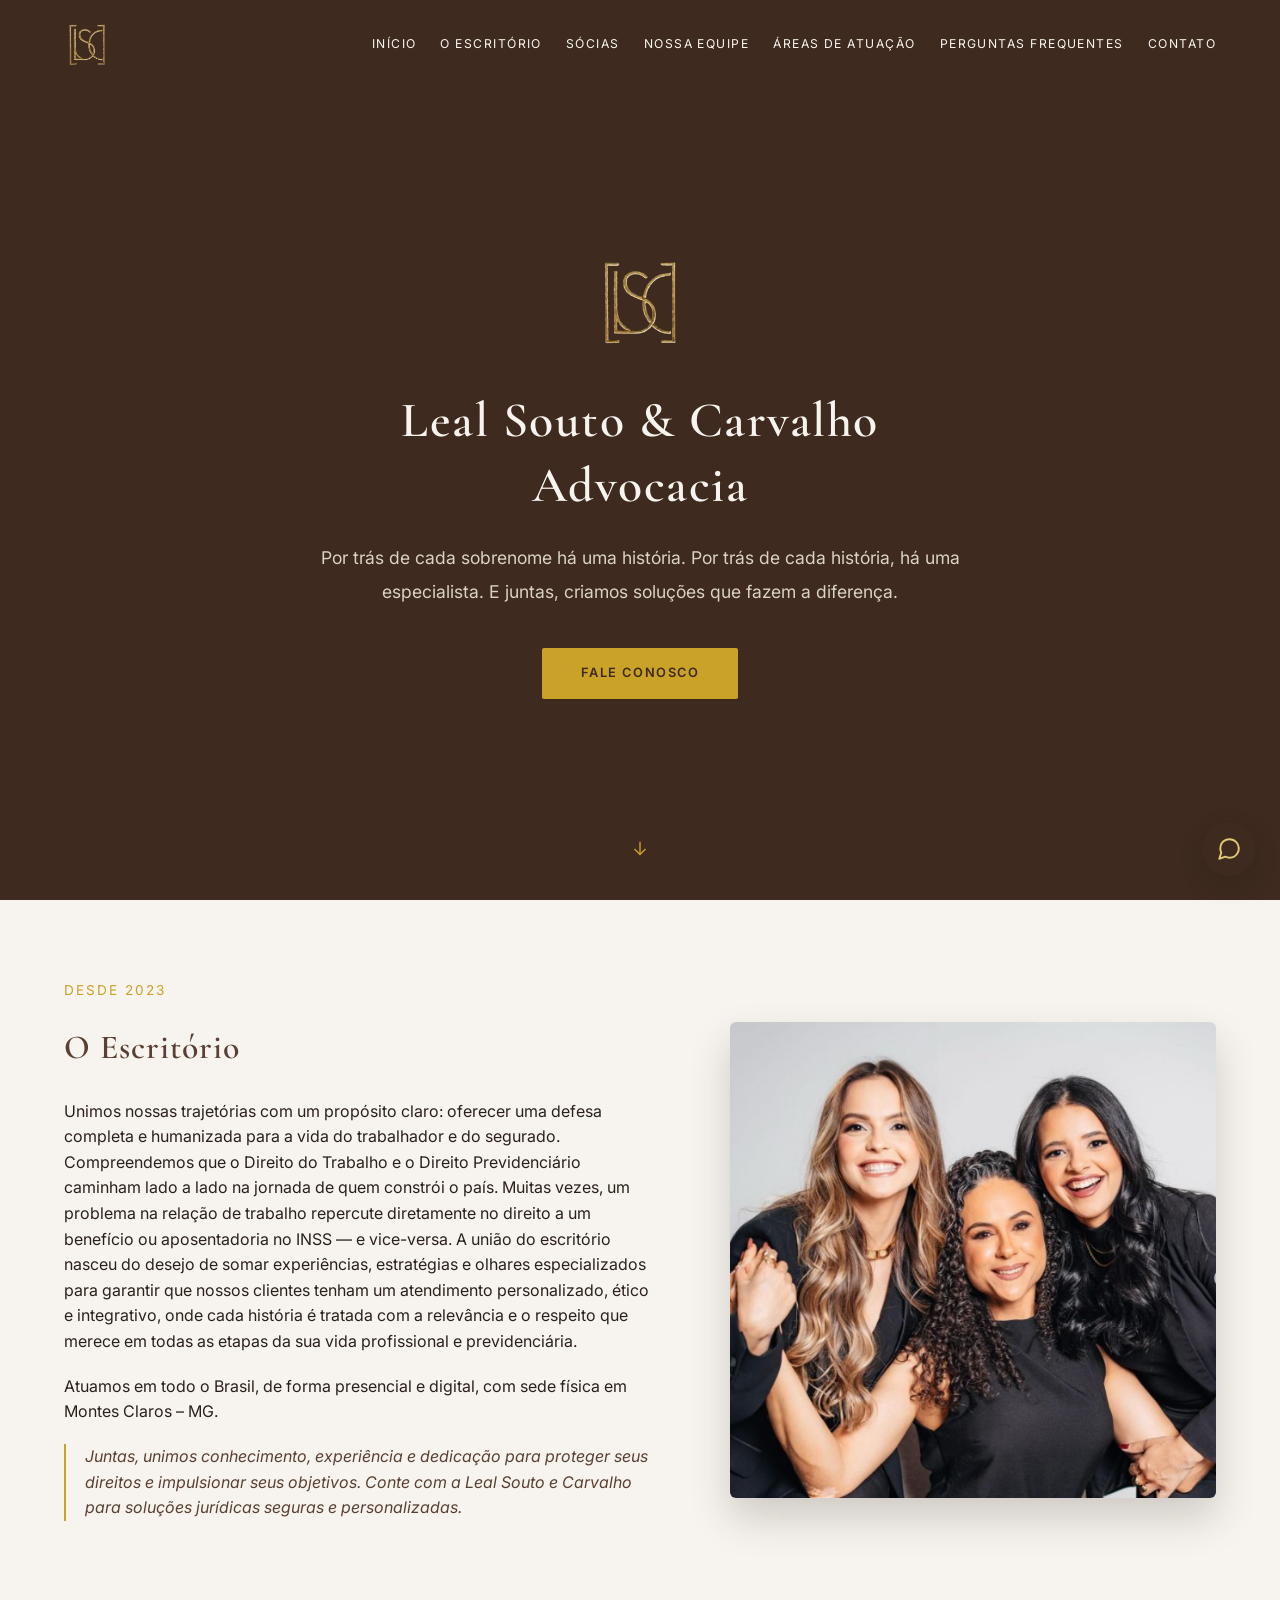
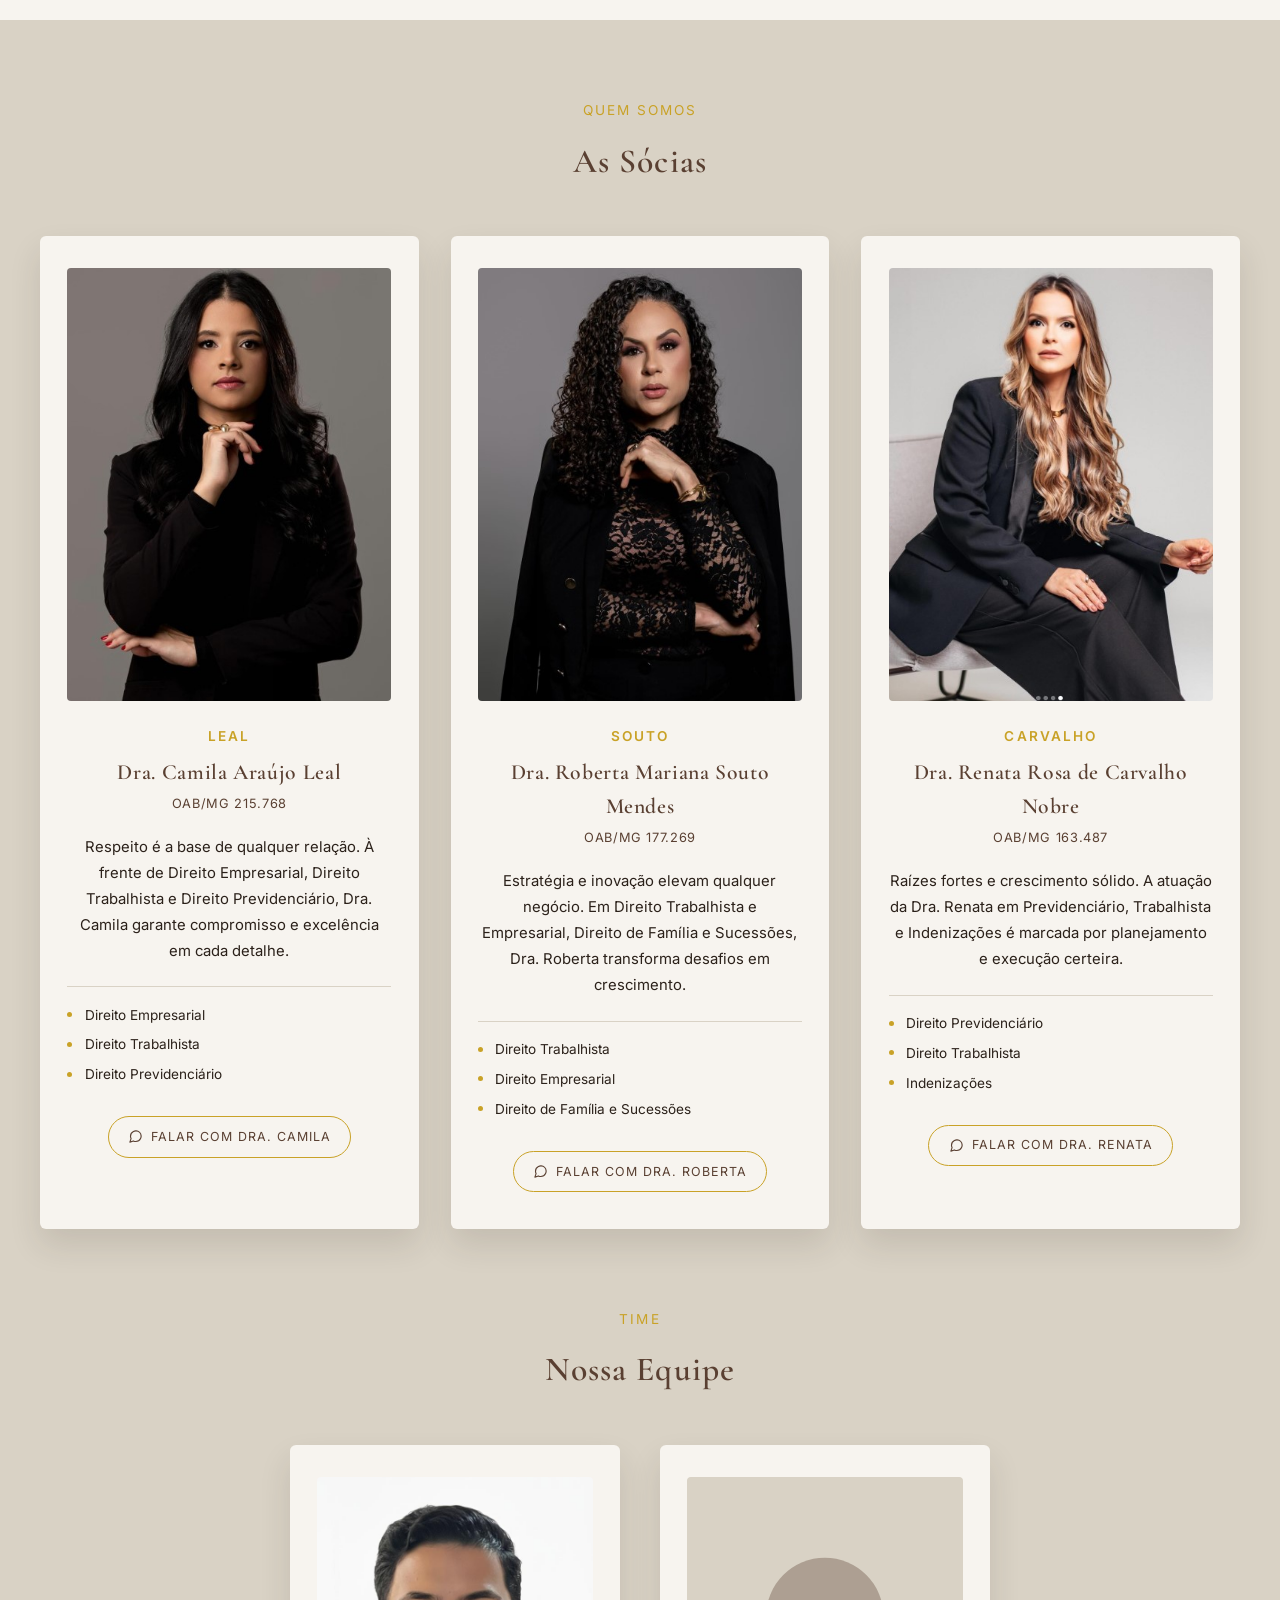
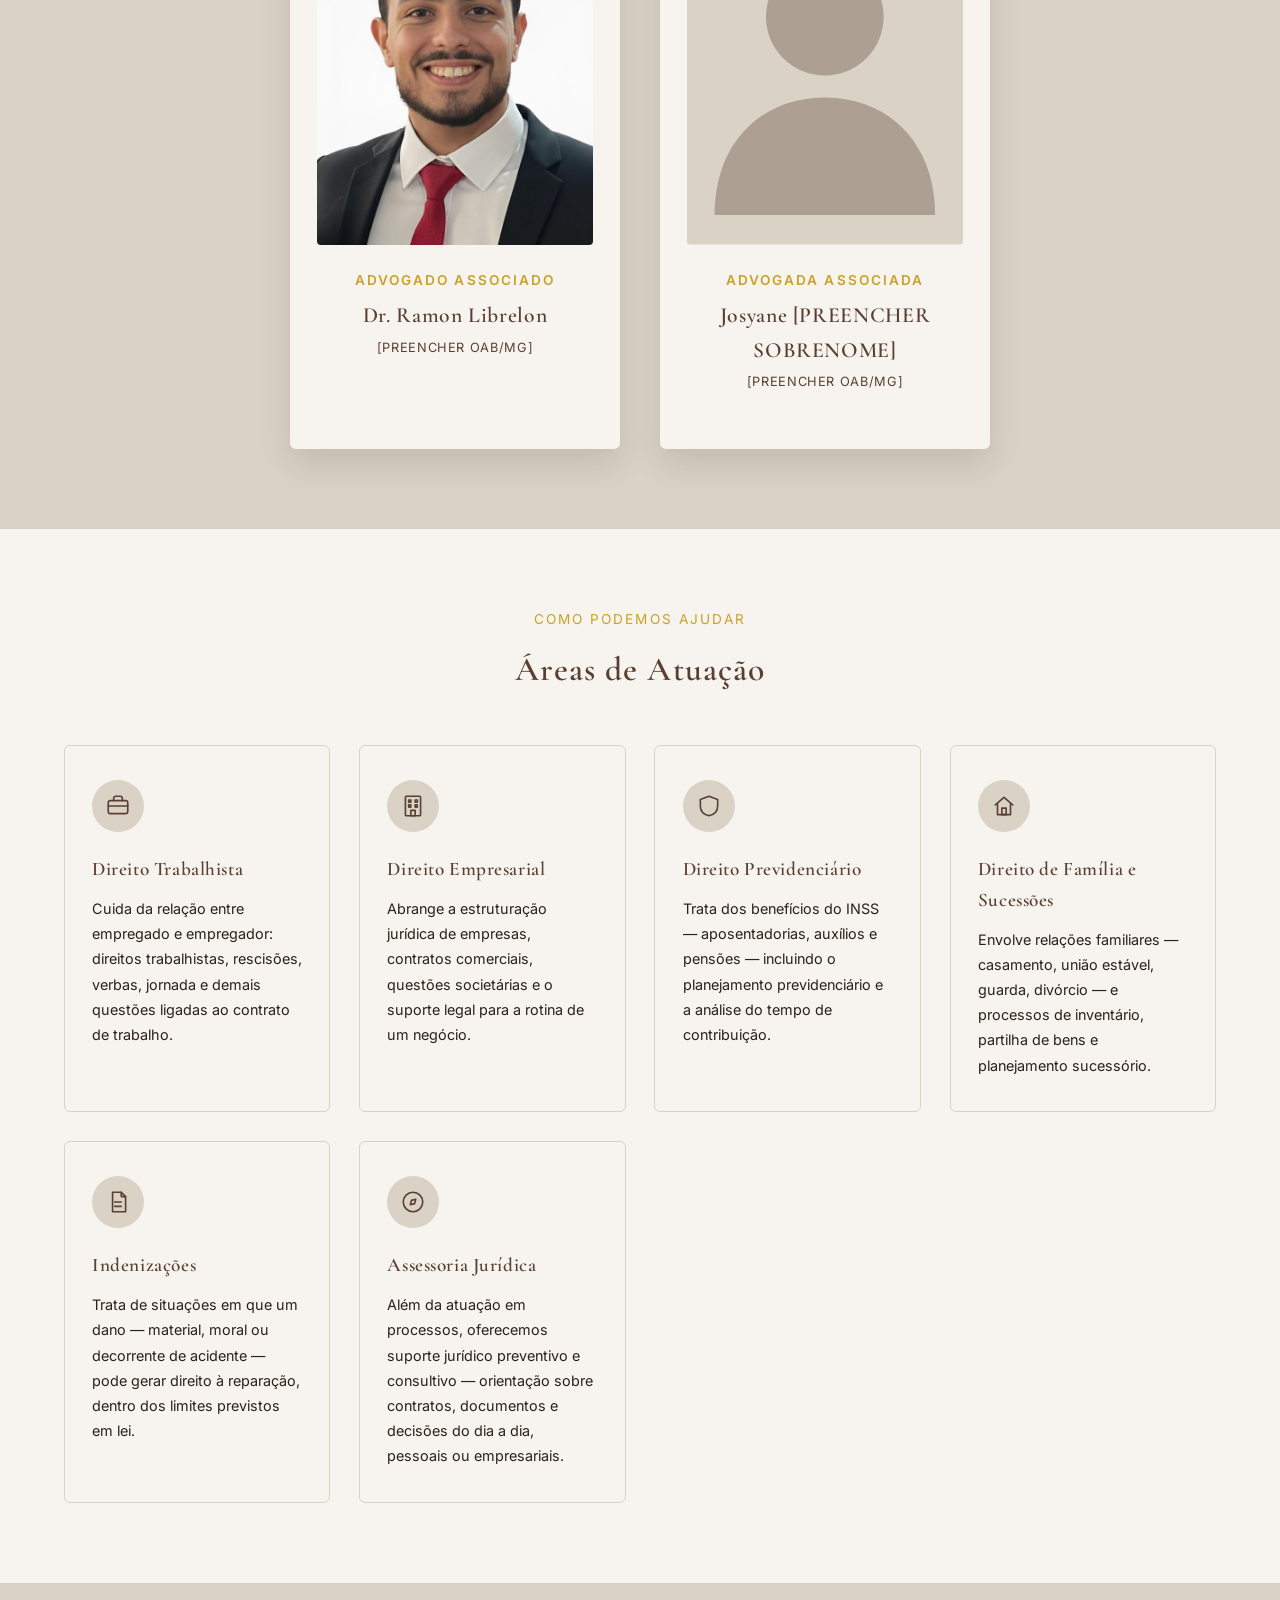
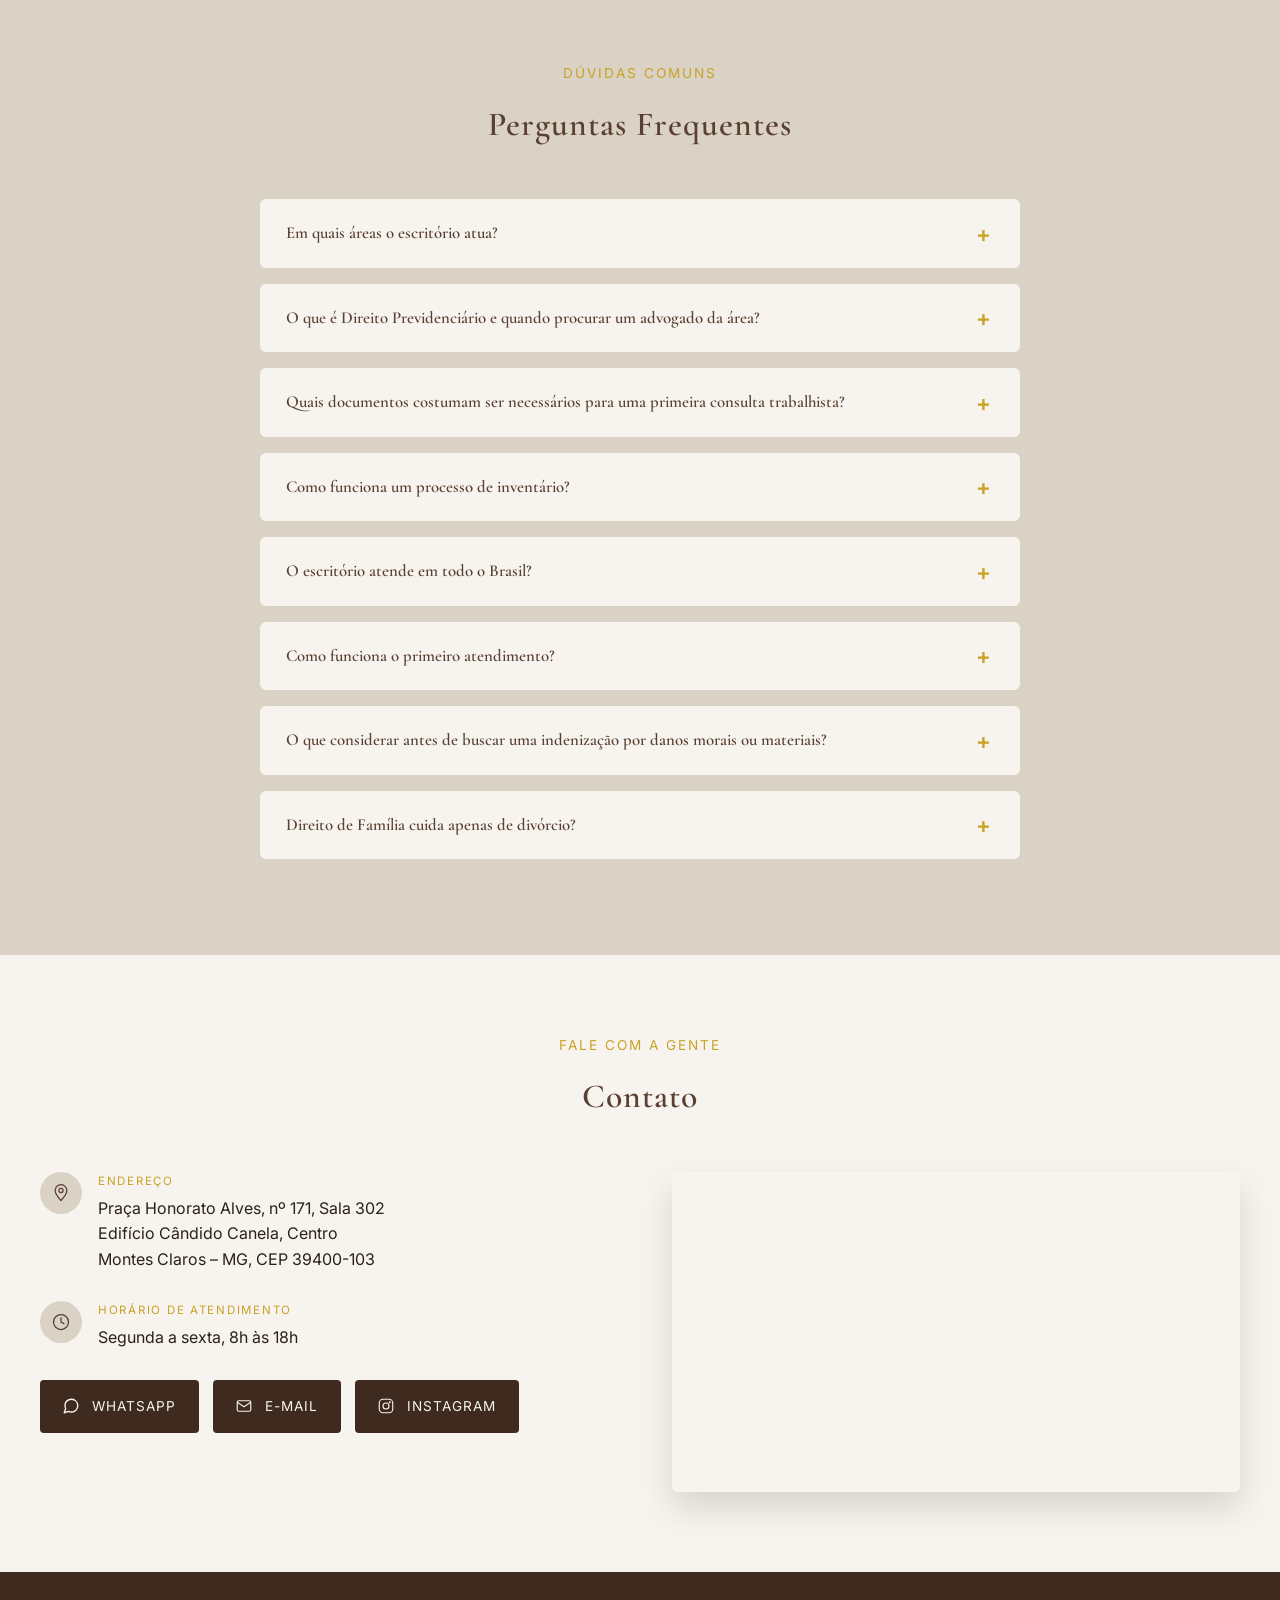
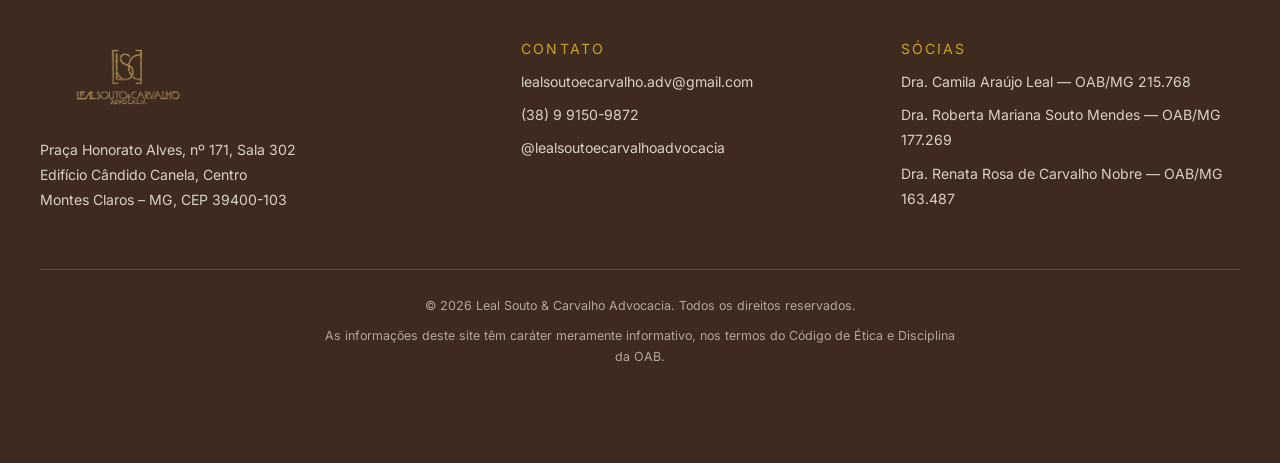
==== index.html @ b95ed962 "Primeira versão do site Primeira versão do site" ====
<!DOCTYPE html>
<html lang="pt-BR">
<head>
<meta charset="UTF-8">
<meta name="viewport" content="width=device-width, initial-scale=1.0">

<!-- ======= EDITÁVEL: título da aba do navegador e descrição para o Google ======= -->
<title>Leal Souto & Carvalho Advocacia | Montes Claros - MG</title>
<meta name="description" content="Leal Souto & Carvalho Advocacia. Escritório em Montes Claros - MG com atuação em Direito Empresarial, Trabalhista, Previdenciário, Família e Sucessões e Indenizações.">

<!-- ======= EDITÁVEL: como o link aparece quando compartilhado no WhatsApp/Instagram (Open Graph) =======
     "og:image" precisa ser um endereço completo (https://...) de uma imagem, não um caminho local.
     Quando o site estiver publicado no GitHub Pages, troque pela URL da imagem publicada (ex: logo ou foto das sócias). -->
<meta property="og:title" content="Leal Souto & Carvalho Advocacia">
<meta property="og:description" content="Por trás de cada sobrenome há uma história. Por trás de cada história, há uma especialista.">
<meta property="og:image" content="img/socias.jpg">
<meta property="og:type" content="website">
<meta property="og:locale" content="pt_BR">

<!-- ======= EDITÁVEL: ícone da aba do navegador (favicon) =======
     Usa o monograma dourado de verdade (img/logo-icone-dourado.png). Esse arquivo é um recorte
     que eu fiz a partir do seu "logo sem fundo.png", pegando só o símbolo entre colchetes, sem o
     nome por baixo (pra caber direitinho no quadradinho pequeno da aba do navegador).
     Se um dia vocês tiverem um ícone quadrado feito sob medida, é só trocar o caminho abaixo. -->
<link rel="icon" type="image/png" href="img/logo-icone-dourado.png">

<!-- Fontes do Google Fonts: Cormorant Garamond para títulos, Inter para textos -->
<link rel="preconnect" href="https://fonts.googleapis.com">
<link rel="preconnect" href="https://fonts.gstatic.com" crossorigin>
<link href="https://fonts.googleapis.com/css2?family=Cormorant+Garamond:wght@400;500;600&family=Inter:wght@400;500;600&display=swap" rel="stylesheet">

<style>
  /* ==========================================================================
     PALETA DE CORES DA MARCA
     "--nome" é uma variável CSS: um apelido para uma cor, que a gente define
     uma vez aqui e reaproveita no resto do arquivo (ex.: var(--dourado)).
     Se quiser mudar um tom no futuro, troca só aqui embaixo e o site inteiro
     é atualizado sozinho.
     ======= EDITÁVEL: cores da marca ======= */
  :root {
    --marrom-escuro: #3E2A1E; /* fundo de blocos, rodapé */
    --marrom:        #5A4032; /* textos de destaque, títulos */
    --dourado:       #C9A227; /* detalhes, linhas, hover */
    --dourado-claro: #E0C877; /* realces sobre fundo escuro */
    --bege:          #D9D2C5; /* fundos alternados */
    --off-white:     #F7F4EF; /* fundo principal */
    --texto:         #2B211A;

    /* Fontes: título (serifada) e corpo (sans-serif) */
    --fonte-titulo: 'Cormorant Garamond', serif;
    --fonte-corpo: 'Inter', sans-serif;
  }

  /* Reset básico: navegadores aplicam margens/paddings diferentes por padrão
     para cada elemento. Isso zera tudo para começarmos do mesmo ponto. */
  * {
    margin: 0;
    padding: 0;
    box-sizing: border-box;
  }

  html {
    scroll-behavior: smooth; /* faz os links do menu rolarem suavemente até a seção */
  }

  body {
    font-family: var(--fonte-corpo);
    color: var(--texto);
    background-color: var(--off-white);
    line-height: 1.6;
  }

  h1, h2, h3 {
    font-family: var(--fonte-titulo);
    font-weight: 600;
    color: var(--marrom);
    letter-spacing: 0.03em;
  }

  /* Textos de apoio em caixa alta com espaçamento generoso entre letras,
     como pedido para combinar com a estética do logotipo. */
  .caixa-alta {
    text-transform: uppercase;
    letter-spacing: 0.15em;
    font-size: 0.85rem;
  }

  a {
    color: inherit;
    text-decoration: none;
  }

  img {
    max-width: 100%;
    display: block;
  }

  /* Acessibilidade: quando alguém navega pelo teclado (tecla Tab), o item
     em foco precisa de um contorno visível — nunca remova isso. */
  a:focus-visible,
  button:focus-visible {
    outline: 2px solid var(--dourado);
    outline-offset: 3px;
  }

  /* ==========================================================================
     MENU (cabeçalho fixo)
     "position: fixed" faz o menu grudar no topo da tela e ficar ali mesmo
     quando a página rola. Começa transparente (para combinar com a capa
     escura) e vira sólido quando o JavaScript detecta que a página rolou
     (classe .rolado, adicionada lá embaixo no <script>).
     ======= EDITÁVEL: ajustes visuais do menu ======= */
  #cabecalho {
    position: fixed;
    top: 0;
    left: 0;
    width: 100%;
    z-index: 1000;
    background-color: transparent;
    transition: background-color 0.3s ease, box-shadow 0.3s ease;
  }

  #cabecalho.rolado {
    background-color: var(--marrom-escuro);
    box-shadow: 0 2px 12px rgba(0, 0, 0, 0.2);
  }

  .cabecalho-conteudo {
    max-width: 1200px;
    margin: 0 auto;
    display: flex;
    align-items: center;
    justify-content: space-between;
    padding: 1.1rem 1.5rem;
  }

  .logo-link {
    color: var(--dourado-claro);
    line-height: 0; /* evita espaço extra embaixo do SVG */
  }

  .logo-img {
    width: 46px;
    height: auto;
  }

  .nav-lista {
    display: flex;
    gap: 1.5rem;
    list-style: none;
  }

  .nav-lista a {
    display: inline-block;
    white-space: nowrap;
    color: var(--off-white);
    font-size: 0.76rem;
    text-transform: uppercase;
    letter-spacing: 0.12em;
    padding: 0.3rem 0;
    border-bottom: 1px solid transparent;
    transition: border-color 0.2s ease, color 0.2s ease;
  }

  .nav-lista a:hover,
  .nav-lista a:focus-visible {
    border-color: var(--dourado);
    color: var(--dourado-claro);
  }

  /* O botão hambúrguer fica escondido no desktop por padrão */
  #botao-menu {
    display: none;
    background: none;
    border: none;
    color: var(--off-white);
    cursor: pointer;
    padding: 0.3rem;
  }

  /* ======= Celular / telas médias: menu vira hambúrguer =======
     O menu agora tem 7 itens, então precisamos de uma tela mais larga (1100px)
     pra caber tudo numa linha só sem quebrar — por isso esse número é maior
     que os 860px usados como "corte" nas outras seções do site. */
  @media (max-width: 1100px) {
    #botao-menu {
      display: block;
      z-index: 1001;
    }

    .nav-lista {
      position: fixed;
      top: 0;
      right: 0;
      height: 100vh;
      width: min(75vw, 320px);
      flex-direction: column;
      justify-content: center;
      gap: 2.2rem;
      background-color: var(--marrom-escuro);
      padding: 2rem;
      transform: translateX(100%);
      transition: transform 0.35s ease;
      box-shadow: -4px 0 20px rgba(0, 0, 0, 0.25);
    }

    /* Classe adicionada pelo JavaScript quando o botão é clicado */
    .nav-lista.aberto {
      transform: translateX(0);
    }

    .nav-lista a {
      font-size: 0.95rem;
    }
  }

  /* ==========================================================================
     CAPA (seção "Início")
     100vh = 100% da altura da tela do visitante, ou seja, a capa preenche
     a tela toda ao abrir o site, antes de rolar.
     ======= EDITÁVEL: ajustes visuais da capa ======= */
  .secao-capa {
    min-height: 100vh;
    display: flex;
    align-items: center;
    justify-content: center;
    text-align: center;
    background-color: var(--marrom-escuro);
    color: var(--off-white);
    padding: 7rem 1.5rem 4rem;
    position: relative;
  }

  .capa-conteudo {
    max-width: 640px;
  }

  .capa-logo-img {
    width: 92px;
    margin: 0 auto 2rem;
  }

  .secao-capa h1 {
    color: var(--off-white);
    font-size: 2rem;
    line-height: 1.3;
    margin-bottom: 1.5rem;
  }

  .capa-frase {
    font-size: 1rem;
    color: var(--bege);
    line-height: 1.9;
    margin-bottom: 2.5rem;
  }

  .botao-cta {
    display: inline-block;
    background-color: var(--dourado);
    color: var(--marrom-escuro);
    font-weight: 600;
    font-size: 0.8rem;
    text-transform: uppercase;
    letter-spacing: 0.12em;
    padding: 0.95rem 2.4rem;
    border-radius: 2px;
    transition: background-color 0.25s ease, transform 0.25s ease;
  }

  .botao-cta:hover,
  .botao-cta:focus-visible {
    background-color: var(--dourado-claro);
    transform: translateY(-2px);
  }

  .indicador-rolagem {
    position: absolute;
    bottom: 2rem;
    left: 50%;
    transform: translateX(-50%);
    color: var(--dourado);
    animation: flutuar 2s ease-in-out infinite;
  }

  @keyframes flutuar {
    0%, 100% { transform: translate(-50%, 0); }
    50%      { transform: translate(-50%, 8px); }
  }

  /* A partir de telas maiores (tablet/desktop), aumenta o título da capa */
  @media (min-width: 700px) {
    .secao-capa h1 {
      font-size: 3.1rem;
    }
    .capa-frase {
      font-size: 1.1rem;
    }
  }

  /* ==========================================================================
     ANIMAÇÃO DE "FADE-IN" AO ROLAR A PÁGINA
     Qualquer elemento com a classe "reveal" começa invisível e levemente
     deslocado para baixo. Quando ele aparece na tela (o JavaScript detecta
     isso), ganha a classe "visivel" e some suavemente para o lugar certo.
     Vamos usar essa classe "reveal" nas próximas seções que criarmos. */
  .reveal {
    opacity: 0;
    transform: translateY(24px);
    transition: opacity 0.8s ease, transform 0.8s ease;
  }

  .reveal.visivel {
    opacity: 1;
    transform: translateY(0);
  }

  /* ==========================================================================
     SEÇÃO "O ESCRITÓRIO"
     "grid" é outro jeito de organizar elementos lado a lado (como o flex do
     menu, mas melhor pra layouts em colunas). No celular fica 1 coluna só
     (texto em cima, foto embaixo); a partir de 860px vira 2 colunas.
     ======= EDITÁVEL: ajustes visuais da seção ======= */
  .secao-escritorio {
    max-width: 1200px;
    margin: 0 auto;
    padding: 5rem 1.5rem;
  }

  .escritorio-grid {
    display: grid;
    grid-template-columns: 1fr;
    gap: 3rem;
    align-items: center;
  }

  .destaque-dourado {
    color: var(--dourado);
    margin-bottom: 0.8rem;
  }

  .secao-escritorio h2 {
    font-size: 2.1rem;
    margin-bottom: 1.5rem;
  }

  .escritorio-texto p {
    margin-bottom: 1.2rem;
  }

  .escritorio-fechamento {
    font-style: italic;
    color: var(--marrom);
    border-left: 2px solid var(--dourado);
    padding-left: 1.2rem;
  }

  .escritorio-imagem img {
    border-radius: 6px;
    box-shadow: 0 20px 40px rgba(43, 33, 26, 0.2);
  }

  @media (min-width: 860px) {
    .escritorio-grid {
      grid-template-columns: 1.1fr 0.9fr;
      gap: 4.5rem;
    }
  }

  /* ==========================================================================
     SEÇÃO "AS SÓCIAS"
     Fundo bege para alternar com o off-white das seções vizinhas, como
     pedido na identidade visual (fundos alternados dão ritmo à página).
     ======= EDITÁVEL: ajustes visuais da seção ======= */
  .secao-socias {
    background-color: var(--bege);
    padding: 5rem 1.5rem;
  }

  .socias-cabecalho {
    text-align: center;
    max-width: 640px;
    margin: 0 auto 3rem;
  }

  .socias-cabecalho h2 {
    font-size: 2.1rem;
  }

  .socias-grid {
    display: grid;
    grid-template-columns: 1fr;
    gap: 2.5rem;
    max-width: 1200px;
    margin: 0 auto;
  }

  .socia-card {
    background-color: var(--off-white);
    border-radius: 6px;
    padding: 2rem 1.7rem 2.3rem;
    text-align: center;
    box-shadow: 0 16px 32px rgba(43, 33, 26, 0.12);
  }

  /* aspect-ratio força a proporção 3:4 (retrato) mesmo antes da imagem carregar,
     evitando que o layout "pule" quando a foto aparece. */
  .socia-foto {
    width: 100%;
    aspect-ratio: 3 / 4;
    overflow: hidden;
    border-radius: 4px;
    margin-bottom: 1.6rem;
  }

  .socia-foto img {
    width: 100%;
    height: 100%;
    object-fit: cover;
  }

  .socia-sobrenome {
    color: var(--dourado);
    font-weight: 600;
    margin-bottom: 0.4rem;
  }

  .socia-card h3 {
    font-size: 1.35rem;
    margin-bottom: 0.3rem;
  }

  .socia-oab {
    font-size: 0.8rem;
    letter-spacing: 0.05em;
    color: var(--marrom);
    margin-bottom: 1.2rem;
  }

  .socia-frase {
    font-size: 0.93rem;
    line-height: 1.75;
    margin-bottom: 1.4rem;
  }

  .socia-areas {
    list-style: none;
    text-align: left;
    border-top: 1px solid var(--bege);
    padding-top: 1.1rem;
  }

  .socia-areas li {
    position: relative;
    font-size: 0.85rem;
    padding-left: 1.1rem;
    margin-bottom: 0.5rem;
  }

  /* Um pontinho dourado no lugar de marcador de lista padrão */
  .socia-areas li::before {
    content: '';
    position: absolute;
    left: 0;
    top: 0.55em;
    width: 5px;
    height: 5px;
    border-radius: 50%;
    background-color: var(--dourado);
  }

  @media (min-width: 860px) {
    .socias-grid {
      grid-template-columns: repeat(3, 1fr);
      gap: 2rem;
    }
  }

  /* ==========================================================================
     SEÇÃO "NOSSA EQUIPE"
     Mesmo fundo bege da seção "As Sócias" (dá a sensação de que as duas
     seções fazem parte do mesmo bloco "quem somos"), mas um grid menor,
     de só 2 colunas, porque tem menos pessoas aqui.
     ======= EDITÁVEL: ajustes visuais da seção ======= */
  .secao-equipe {
    background-color: var(--bege);
    padding: 0 1.5rem 5rem;
  }

  .equipe-grid {
    display: grid;
    grid-template-columns: 1fr;
    gap: 2.5rem;
    max-width: 700px;
    margin: 0 auto;
  }

  @media (min-width: 640px) {
    .equipe-grid {
      grid-template-columns: repeat(2, 1fr);
    }
  }

  /* Placeholder de foto (usado enquanto não temos a foto real de alguém):
     um ícone simples de pessoa, nas cores da marca, no lugar da imagem. */
  .socia-foto-placeholder svg {
    width: 100%;
    height: 100%;
  }

  /* Botão "Falar com Dra. X" dentro de cada card */
  .socia-whatsapp {
    display: inline-flex;
    align-items: center;
    gap: 0.5rem;
    margin-top: 1.4rem;
    padding: 0.6rem 1.2rem;
    border: 1px solid var(--dourado);
    border-radius: 30px;
    font-size: 0.78rem;
    text-transform: uppercase;
    letter-spacing: 0.08em;
    color: var(--marrom);
    transition: background-color 0.25s ease, color 0.25s ease;
  }

  .socia-whatsapp svg {
    width: 15px;
    height: 15px;
    flex-shrink: 0;
  }

  .socia-whatsapp:hover,
  .socia-whatsapp:focus-visible {
    background-color: var(--dourado);
    color: var(--off-white);
  }

  /* ==========================================================================
     SEÇÃO "ÁREAS DE ATUAÇÃO"
     "repeat(auto-fit, minmax(240px, 1fr))" é um truque do CSS Grid: ele
     calcula sozinho quantas colunas cabem lado a lado (cada uma com no
     mínimo 240px), sem precisarmos escrever uma media query pra cada
     tamanho de tela.
     ======= EDITÁVEL: ajustes visuais da seção ======= */
  .secao-areas {
    max-width: 1200px;
    margin: 0 auto;
    padding: 5rem 1.5rem;
  }

  .areas-cabecalho {
    text-align: center;
    max-width: 640px;
    margin: 0 auto 3rem;
  }

  .areas-cabecalho h2 {
    font-size: 2.1rem;
  }

  .areas-grid {
    display: grid;
    grid-template-columns: repeat(auto-fit, minmax(240px, 1fr));
    gap: 1.8rem;
  }

  .area-card {
    border: 1px solid var(--bege);
    border-radius: 6px;
    padding: 2.1rem 1.7rem;
    transition: border-color 0.25s ease, transform 0.25s ease;
  }

  .area-card:hover {
    border-color: var(--dourado);
    transform: translateY(-4px);
  }

  .area-icone {
    width: 52px;
    height: 52px;
    border-radius: 50%;
    background-color: var(--bege);
    color: var(--marrom);
    display: flex;
    align-items: center;
    justify-content: center;
    margin-bottom: 1.4rem;
  }

  .area-icone svg {
    width: 26px;
    height: 26px;
  }

  .area-card h3 {
    font-size: 1.2rem;
    margin-bottom: 0.7rem;
  }

  .area-card p {
    font-size: 0.9rem;
    line-height: 1.75;
  }

  /* ==========================================================================
     SEÇÃO "PERGUNTAS FREQUENTES"
     <details> já vem com uma setinha padrão do navegador. As duas regras
     abaixo escondem essa setinha (em navegadores diferentes) para
     colocarmos nosso próprio "+" / "–" dourado no lugar.
     ======= EDITÁVEL: ajustes visuais da seção ======= */
  .secao-faq {
    background-color: var(--bege);
    padding: 5rem 1.5rem;
  }

  .faq-cabecalho {
    text-align: center;
    max-width: 640px;
    margin: 0 auto 3rem;
  }

  .faq-cabecalho h2 {
    font-size: 2.1rem;
  }

  .faq-lista {
    max-width: 760px;
    margin: 0 auto;
  }

  .faq-item {
    background-color: var(--off-white);
    border-radius: 6px;
    margin-bottom: 1rem;
    padding: 0 1.6rem;
  }

  .faq-item summary {
    cursor: pointer;
    list-style: none; /* esconde a setinha padrão (Firefox) */
    padding: 1.3rem 2.2rem 1.3rem 0;
    position: relative;
    font-family: var(--fonte-titulo);
    font-size: 1.05rem;
    font-weight: 600;
    color: var(--marrom);
  }

  .faq-item summary::-webkit-details-marker {
    display: none; /* esconde a setinha padrão (Chrome/Safari) */
  }

  .faq-item summary::after {
    content: '+';
    position: absolute;
    right: 0.2rem;
    top: 50%;
    transform: translateY(-50%);
    font-family: var(--fonte-corpo);
    font-size: 1.4rem;
    color: var(--dourado);
  }

  .faq-item[open] summary::after {
    content: '–';
  }

  .faq-item summary:focus-visible {
    outline: 2px solid var(--dourado);
    outline-offset: 4px;
    border-radius: 4px;
  }

  .faq-item p {
    padding-bottom: 1.5rem;
    font-size: 0.93rem;
    line-height: 1.8;
  }

  /* ==========================================================================
     BOTÃO FLUTUANTE DE WHATSAPP
     ======= EDITÁVEL: ajustes visuais do botão ======= */
  .whatsapp-flutuante {
    position: fixed;
    right: 1.5rem;
    bottom: 1.5rem;
    width: 54px;
    height: 54px;
    display: flex;
    align-items: center;
    justify-content: center;
    background-color: var(--marrom-escuro);
    color: var(--dourado-claro);
    border-radius: 50%;
    box-shadow: 0 8px 20px rgba(43, 33, 26, 0.35);
    z-index: 900;
    transition: background-color 0.25s ease, transform 0.25s ease;
  }

  .whatsapp-flutuante:hover,
  .whatsapp-flutuante:focus-visible {
    background-color: var(--dourado);
    color: var(--marrom-escuro);
    transform: translateY(-3px);
  }

  /* ==========================================================================
     SEÇÃO "CONTATO"
     ======= EDITÁVEL: ajustes visuais da seção ======= */
  .secao-contato {
    background-color: var(--off-white);
    padding: 5rem 1.5rem;
  }

  .contato-cabecalho {
    text-align: center;
    max-width: 640px;
    margin: 0 auto 3rem;
  }

  .contato-cabecalho h2 {
    font-size: 2.1rem;
  }

  .contato-grid {
    display: grid;
    grid-template-columns: 1fr;
    gap: 3rem;
    max-width: 1200px;
    margin: 0 auto;
  }

  .contato-item {
    display: flex;
    align-items: flex-start;
    gap: 1rem;
    margin-bottom: 1.8rem;
  }

  .contato-icone {
    flex-shrink: 0;
    width: 42px;
    height: 42px;
    border-radius: 50%;
    background-color: var(--bege);
    color: var(--marrom);
    display: flex;
    align-items: center;
    justify-content: center;
  }

  .contato-icone svg {
    width: 20px;
    height: 20px;
  }

  .contato-rotulo {
    color: var(--dourado);
    font-size: 0.72rem;
    margin-bottom: 0.35rem;
  }

  /* Botões grandes o bastante pro dedo no celular (recomendação de acessibilidade
     é pelo menos ~44px de altura de toque). */
  .contato-botoes {
    display: flex;
    flex-direction: column;
    gap: 0.9rem;
    margin-top: 1.5rem;
  }

  .botao-contato {
    display: flex;
    align-items: center;
    justify-content: center;
    gap: 0.7rem;
    padding: 1rem 1.4rem;
    border-radius: 4px;
    background-color: var(--marrom-escuro);
    color: var(--off-white);
    font-size: 0.85rem;
    text-transform: uppercase;
    letter-spacing: 0.08em;
    white-space: nowrap;
    transition: background-color 0.25s ease;
  }

  .botao-contato:hover,
  .botao-contato:focus-visible {
    background-color: var(--dourado);
    color: var(--marrom-escuro);
  }

  .contato-mapa {
    min-height: 320px;
    border-radius: 6px;
    overflow: hidden;
    box-shadow: 0 16px 32px rgba(43, 33, 26, 0.15);
  }

  .contato-mapa iframe {
    width: 100%;
    height: 100%;
    min-height: 320px;
    display: block;
  }

  @media (min-width: 860px) {
    .contato-grid {
      grid-template-columns: 1fr 1fr;
      gap: 4rem;
      align-items: stretch;
    }

    .contato-botoes {
      flex-direction: row;
    }
  }

  /* ==========================================================================
     RODAPÉ
     ======= EDITÁVEL: ajustes visuais do rodapé ======= */
  .rodape {
    background-color: var(--marrom-escuro);
    color: var(--bege);
    padding: 4rem 1.5rem 0;
  }

  .rodape-conteudo {
    max-width: 1200px;
    margin: 0 auto;
    display: grid;
    grid-template-columns: 1fr;
    gap: 2.5rem;
    padding-bottom: 3rem;
  }

  .rodape-logo {
    width: 170px;
    margin-bottom: 1.2rem;
  }

  .rodape-coluna p {
    font-size: 0.88rem;
    line-height: 1.8;
    margin-bottom: 0.5rem;
  }

  .rodape-coluna a:hover,
  .rodape-coluna a:focus-visible {
    color: var(--dourado-claro);
  }

  .rodape-titulo {
    color: var(--dourado);
    margin-bottom: 1rem;
  }

  .rodape-base {
    max-width: 1200px;
    margin: 0 auto;
    border-top: 1px solid rgba(217, 210, 197, 0.2);
    /* O respiro extra embaixo (5.5rem) evita que o botão flutuante de
       WhatsApp, que fica sempre fixo no canto, tampe esse texto quando
       a página rolar até o fim — principalmente no celular. */
    padding: 1.6rem 0 5.5rem;
    text-align: center;
  }

  .rodape-base p {
    font-size: 0.78rem;
    line-height: 1.7;
    color: rgba(217, 210, 197, 0.75);
    margin-bottom: 0.5rem;
  }

  .rodape-aviso {
    max-width: 640px;
    margin: 0 auto;
  }

  @media (min-width: 700px) {
    .rodape-conteudo {
      grid-template-columns: 1.3fr 1fr 1fr;
    }
  }
</style>
</head>
<body>

<!-- ======= EDITÁVEL: MENU (cabeçalho fixo no topo) ======= -->
<header id="cabecalho">
  <div class="cabecalho-conteudo">

    <a href="#inicio" class="logo-link" aria-label="Leal Souto & Carvalho Advocacia - voltar ao início">
      <!-- ======= EDITÁVEL: LOGO (versão pequena, do menu) =======
           Logo real da marca (recorte só do símbolo, sem o nome por baixo).
           alt="" porque o link ao redor já tem aria-label explicando o que é
           (evita o leitor de tela falar o nome do escritório duas vezes seguidas). -->
      <img src="img/logo-icone-dourado.png" alt="" class="logo-img">
    </a>

    <nav id="nav-principal" aria-label="Menu principal">
      <ul class="nav-lista">
        <li><a href="#inicio">Início</a></li>
        <li><a href="#escritorio">O Escritório</a></li>
        <li><a href="#socias">Sócias</a></li>
        <li><a href="#equipe">Nossa Equipe</a></li>
        <li><a href="#areas">Áreas de Atuação</a></li>
        <li><a href="#faq">Perguntas Frequentes</a></li>
        <li><a href="#contato">Contato</a></li>
      </ul>
    </nav>

    <!-- Botão do menu hambúrguer: só aparece no celular (ver CSS e JS mais abaixo) -->
    <button id="botao-menu" aria-label="Abrir menu" aria-expanded="false" aria-controls="nav-principal">
      <svg viewBox="0 0 24 24" width="26" height="26" aria-hidden="true">
        <line x1="3" y1="6" x2="21" y2="6" stroke="currentColor" stroke-width="2" stroke-linecap="round"/>
        <line x1="3" y1="12" x2="21" y2="12" stroke="currentColor" stroke-width="2" stroke-linecap="round"/>
        <line x1="3" y1="18" x2="21" y2="18" stroke="currentColor" stroke-width="2" stroke-linecap="round"/>
      </svg>
    </button>

  </div>
</header>

<main>

  <!-- ======= EDITÁVEL: seção INÍCIO (capa) ======= -->
  <section id="inicio" class="secao-capa">
    <div class="capa-conteudo">

      <!-- ======= EDITÁVEL: monograma grande da capa (mesmo logo do menu, em tamanho maior) =======
           alt="" porque o <h1> logo abaixo já escreve o nome do escritório por extenso. -->
      <img src="img/logo-icone-dourado.png" alt="" class="capa-logo-img">

      <!-- ======= EDITÁVEL: nome do escritório (capa) ======= -->
      <h1>Leal Souto &amp; Carvalho<br>Advocacia</h1>

      <!-- ======= EDITÁVEL: frase-conceito da marca ======= -->
      <p class="capa-frase">Por trás de cada sobrenome há uma história. Por trás de cada história, há uma especialista. E juntas, criamos soluções que fazem a diferença.</p>

      <!-- ======= EDITÁVEL: botão de contato da capa (link direto do WhatsApp geral do escritório) ======= -->
      <a href="https://wa.me/5538991509872" target="_blank" rel="noopener" class="botao-cta">Fale conosco</a>

    </div>

    <!-- Indicador discreto de "role para baixo" -->
    <a href="#escritorio" class="indicador-rolagem" aria-label="Rolar para a próxima seção">
      <svg viewBox="0 0 24 24" width="22" height="22" aria-hidden="true">
        <line x1="12" y1="4" x2="12" y2="18" stroke="currentColor" stroke-width="1.5"/>
        <polyline points="6,12 12,18 18,12" fill="none" stroke="currentColor" stroke-width="1.5"/>
      </svg>
    </a>
  </section>

  <!-- ======= EDITÁVEL: seção O ESCRITÓRIO ======= -->
  <section id="escritorio" class="secao-escritorio">
    <div class="escritorio-grid">

      <div class="escritorio-texto reveal">
        <p class="caixa-alta destaque-dourado">Desde 2023</p>
        <h2>O Escritório</h2>

        <!-- ======= EDITÁVEL: texto institucional (história e missão) ======= -->
        <p>Unimos nossas trajetórias com um propósito claro: oferecer uma defesa completa e humanizada para a vida do trabalhador e do segurado. Compreendemos que o Direito do Trabalho e o Direito Previdenciário caminham lado a lado na jornada de quem constrói o país. Muitas vezes, um problema na relação de trabalho repercute diretamente no direito a um benefício ou aposentadoria no INSS — e vice-versa. A união do escritório nasceu do desejo de somar experiências, estratégias e olhares especializados para garantir que nossos clientes tenham um atendimento personalizado, ético e integrativo, onde cada história é tratada com a relevância e o respeito que merece em todas as etapas da sua vida profissional e previdenciária.</p>

        <p>Atuamos em todo o Brasil, de forma presencial e digital, com sede física em Montes Claros – MG.</p>

        <!-- ======= EDITÁVEL: frase de fechamento oficial ======= -->
        <p class="escritorio-fechamento">Juntas, unimos conhecimento, experiência e dedicação para proteger seus direitos e impulsionar seus objetivos. Conte com a Leal Souto e Carvalho para soluções jurídicas seguras e personalizadas.</p>
      </div>

      <div class="escritorio-imagem reveal">
        <!-- ======= EDITÁVEL: foto das três sócias =======
             Se um dia vocês tiverem uma foto de grupo mais nova, é só trocar o arquivo em img/socias.jpg
             (mantendo o mesmo nome) ou trocar o caminho abaixo. -->
        <img src="img/socias.jpg" alt="Dra. Camila Araújo Leal, Dra. Roberta Mariana Souto Mendes e Dra. Renata Rosa de Carvalho Nobre, sócias do escritório, sorrindo juntas">
      </div>

    </div>
  </section>

  <!-- ======= EDITÁVEL: seção AS SÓCIAS ======= -->
  <section id="socias" class="secao-socias">

    <div class="socias-cabecalho reveal">
      <p class="caixa-alta destaque-dourado">Quem somos</p>
      <h2>As Sócias</h2>
    </div>

    <div class="socias-grid">

      <!-- ======= EDITÁVEL: card da Dra. Camila ======= -->
      <div class="socia-card reveal">
        <div class="socia-foto">
          <!-- Para trocar a foto: substitua img/camila.jpg mantendo o mesmo nome de arquivo,
               ou troque o caminho aqui embaixo. -->
          <img src="img/camila.jpg" alt="Retrato de Dra. Camila Araújo Leal" loading="lazy">
        </div>
        <p class="socia-sobrenome caixa-alta">Leal</p>
        <h3>Dra. Camila Araújo Leal</h3>
        <p class="socia-oab">OAB/MG 215.768</p>
        <p class="socia-frase">Respeito é a base de qualquer relação. À frente de Direito Empresarial, Direito Trabalhista e Direito Previdenciário, Dra. Camila garante compromisso e excelência em cada detalhe.</p>
        <ul class="socia-areas">
          <li>Direito Empresarial</li>
          <li>Direito Trabalhista</li>
          <li>Direito Previdenciário</li>
        </ul>
        <!-- ======= EDITÁVEL: WhatsApp direto da Dra. Camila (contato geral do escritório) ======= -->
        <a href="https://wa.me/5538991509872" target="_blank" rel="noopener" class="socia-whatsapp">
          <svg viewBox="0 0 24 24" fill="none" stroke="currentColor" stroke-width="1.8" stroke-linecap="round" stroke-linejoin="round" aria-hidden="true"><path d="M21 11.5a8.38 8.38 0 0 1-.9 3.8 8.5 8.5 0 0 1-7.6 4.7 8.38 8.38 0 0 1-3.8-.9L3 21l1.9-5.7a8.38 8.38 0 0 1-.9-3.8 8.5 8.5 0 0 1 4.7-7.6 8.38 8.38 0 0 1 3.8-.9h.5a8.48 8.48 0 0 1 8 8v.5z"></path></svg>
          Falar com Dra. Camila
        </a>
        <!-- ======= EDITÁVEL: minicurrículo (formação, pós-graduação) =======
             Quando vocês tiverem esse texto, adicione um parágrafo aqui dentro do card, por exemplo:
             <p class="socia-formacao">Graduada em Direito pela ... | Pós-graduada em ...</p> -->
      </div>

      <!-- ======= EDITÁVEL: card da Dra. Roberta ======= -->
      <div class="socia-card reveal">
        <div class="socia-foto">
          <img src="img/roberta.jpg" alt="Retrato de Dra. Roberta Mariana Souto Mendes" loading="lazy">
        </div>
        <p class="socia-sobrenome caixa-alta">Souto</p>
        <h3>Dra. Roberta Mariana Souto Mendes</h3>
        <p class="socia-oab">OAB/MG 177.269</p>
        <p class="socia-frase">Estratégia e inovação elevam qualquer negócio. Em Direito Trabalhista e Empresarial, Direito de Família e Sucessões, Dra. Roberta transforma desafios em crescimento.</p>
        <ul class="socia-areas">
          <li>Direito Trabalhista</li>
          <li>Direito Empresarial</li>
          <li>Direito de Família e Sucessões</li>
        </ul>
        <!-- ======= EDITÁVEL: WhatsApp direto da Dra. Roberta ======= -->
        <a href="https://wa.me/5538998470265" target="_blank" rel="noopener" class="socia-whatsapp">
          <svg viewBox="0 0 24 24" fill="none" stroke="currentColor" stroke-width="1.8" stroke-linecap="round" stroke-linejoin="round" aria-hidden="true"><path d="M21 11.5a8.38 8.38 0 0 1-.9 3.8 8.5 8.5 0 0 1-7.6 4.7 8.38 8.38 0 0 1-3.8-.9L3 21l1.9-5.7a8.38 8.38 0 0 1-.9-3.8 8.5 8.5 0 0 1 4.7-7.6 8.38 8.38 0 0 1 3.8-.9h.5a8.48 8.48 0 0 1 8 8v.5z"></path></svg>
          Falar com Dra. Roberta
        </a>
        <!-- ======= EDITÁVEL: minicurrículo (formação, pós-graduação) ======= -->
      </div>

      <!-- ======= EDITÁVEL: card da Dra. Renata ======= -->
      <div class="socia-card reveal">
        <div class="socia-foto">
          <img src="img/renata.jpg" alt="Retrato de Dra. Renata Rosa de Carvalho Nobre" loading="lazy">
        </div>
        <p class="socia-sobrenome caixa-alta">Carvalho</p>
        <h3>Dra. Renata Rosa de Carvalho Nobre</h3>
        <p class="socia-oab">OAB/MG 163.487</p>
        <p class="socia-frase">Raízes fortes e crescimento sólido. A atuação da Dra. Renata em Previdenciário, Trabalhista e Indenizações é marcada por planejamento e execução certeira.</p>
        <ul class="socia-areas">
          <li>Direito Previdenciário</li>
          <li>Direito Trabalhista</li>
          <li>Indenizações</li>
        </ul>
        <!-- ======= EDITÁVEL: WhatsApp direto da Dra. Renata ======= -->
        <a href="https://wa.me/5538998019266" target="_blank" rel="noopener" class="socia-whatsapp">
          <svg viewBox="0 0 24 24" fill="none" stroke="currentColor" stroke-width="1.8" stroke-linecap="round" stroke-linejoin="round" aria-hidden="true"><path d="M21 11.5a8.38 8.38 0 0 1-.9 3.8 8.5 8.5 0 0 1-7.6 4.7 8.38 8.38 0 0 1-3.8-.9L3 21l1.9-5.7a8.38 8.38 0 0 1-.9-3.8 8.5 8.5 0 0 1 4.7-7.6 8.38 8.38 0 0 1 3.8-.9h.5a8.48 8.48 0 0 1 8 8v.5z"></path></svg>
          Falar com Dra. Renata
        </a>
        <!-- ======= EDITÁVEL: minicurrículo (formação, pós-graduação) ======= -->
      </div>

    </div>
  </section>

  <!-- ======= EDITÁVEL: seção NOSSA EQUIPE (advogados(as) associados(as), não sócios) =======
       Reaproveita o mesmo estilo de card das sócias (.socia-card, .socia-foto etc.),
       só que num grid menor (2 colunas), sem o "sobrenome de marca" e sem frase-conceito
       (esse conceito é só das três sócias, pelo nome do escritório).
       ATENÇÃO: os campos com [PREENCHER OAB/MG] precisam ser substituídos pelo número real
       assim que vocês tiverem — procure por essa marca pra encontrar rapidinho. -->
  <section id="equipe" class="secao-equipe">

    <div class="socias-cabecalho reveal">
      <p class="caixa-alta destaque-dourado">Time</p>
      <h2>Nossa Equipe</h2>
    </div>

    <div class="equipe-grid">

      <!-- ======= EDITÁVEL: card do Ramon Librelon ======= -->
      <div class="socia-card reveal">
        <div class="socia-foto">
          <img src="img/ramon2.jpeg" alt="Retrato de Dr. Ramon Librelon" loading="lazy">
        </div>
        <p class="socia-sobrenome caixa-alta">Advogado Associado</p>
        <h3>Dr. Ramon Librelon</h3>
        <!-- ======= PREENCHER: número da OAB/MG do Ramon ======= -->
        <p class="socia-oab">[PREENCHER OAB/MG]</p>
      </div>

      <!-- ======= EDITÁVEL: card da Josyane ======= -->
      <div class="socia-card reveal">
        <div class="socia-foto socia-foto-placeholder">
          <!-- ======= EDITÁVEL: foto da Josyane =======
               Quando tiver a foto, apague o <svg> abaixo e troque por:
               <img src="img/josyane.jpg" alt="Retrato de Josyane [SOBRENOME]" loading="lazy"> -->
          <svg viewBox="0 0 100 100" preserveAspectRatio="xMidYMid slice" aria-hidden="true">
            <rect width="100" height="100" fill="var(--bege)"></rect>
            <circle cx="50" cy="38" r="16" fill="var(--marrom)" opacity="0.35"></circle>
            <path d="M20 92c0-20 13-32 30-32s30 12 30 32" fill="var(--marrom)" opacity="0.35"></path>
          </svg>
        </div>
        <p class="socia-sobrenome caixa-alta">Advogada Associada</p>
        <!-- ======= PREENCHER: sobrenome completo da Josyane ======= -->
        <h3>Josyane [PREENCHER SOBRENOME]</h3>
        <!-- ======= PREENCHER: número da OAB/MG da Josyane ======= -->
        <p class="socia-oab">[PREENCHER OAB/MG]</p>
      </div>

    </div>
  </section>

  <!-- ======= EDITÁVEL: seção ÁREAS DE ATUAÇÃO =======
       Os textos abaixo são informativos (o que a área abrange), sem prometer resultado —
       assim seguimos o Código de Ética da OAB. Se quiser ajustar alguma descrição, pode
       editar o texto dentro de cada <p>, sem se preocupar com o <svg> do ícone. -->
  <section id="areas" class="secao-areas">

    <div class="areas-cabecalho reveal">
      <p class="caixa-alta destaque-dourado">Como podemos ajudar</p>
      <h2>Áreas de Atuação</h2>
    </div>

    <div class="areas-grid">

      <div class="area-card reveal">
        <div class="area-icone" aria-hidden="true">
          <svg viewBox="0 0 24 24" fill="none" stroke="currentColor" stroke-width="1.5" stroke-linecap="round" stroke-linejoin="round">
            <rect x="3" y="7" width="18" height="12" rx="2"></rect>
            <path d="M8 7V5a2 2 0 0 1 2-2h4a2 2 0 0 1 2 2v2"></path>
            <line x1="3" y1="12" x2="21" y2="12"></line>
          </svg>
        </div>
        <h3>Direito Trabalhista</h3>
        <p>Cuida da relação entre empregado e empregador: direitos trabalhistas, rescisões, verbas, jornada e demais questões ligadas ao contrato de trabalho.</p>
      </div>

      <div class="area-card reveal">
        <div class="area-icone" aria-hidden="true">
          <svg viewBox="0 0 24 24" fill="none" stroke="currentColor" stroke-width="1.5" stroke-linecap="round" stroke-linejoin="round">
            <rect x="5" y="3" width="14" height="18" rx="1"></rect>
            <rect x="8" y="6.5" width="2" height="2"></rect>
            <rect x="14" y="6.5" width="2" height="2"></rect>
            <rect x="8" y="11" width="2" height="2"></rect>
            <rect x="14" y="11" width="2" height="2"></rect>
            <rect x="10" y="16" width="4" height="5"></rect>
          </svg>
        </div>
        <h3>Direito Empresarial</h3>
        <p>Abrange a estruturação jurídica de empresas, contratos comerciais, questões societárias e o suporte legal para a rotina de um negócio.</p>
      </div>

      <div class="area-card reveal">
        <div class="area-icone" aria-hidden="true">
          <svg viewBox="0 0 24 24" fill="none" stroke="currentColor" stroke-width="1.5" stroke-linecap="round" stroke-linejoin="round">
            <path d="M12 3 4 6v6c0 5 3.5 8 8 9 4.5-1 8-4 8-9V6l-8-3z"></path>
          </svg>
        </div>
        <h3>Direito Previdenciário</h3>
        <p>Trata dos benefícios do INSS — aposentadorias, auxílios e pensões — incluindo o planejamento previdenciário e a análise do tempo de contribuição.</p>
      </div>

      <div class="area-card reveal">
        <div class="area-icone" aria-hidden="true">
          <svg viewBox="0 0 24 24" fill="none" stroke="currentColor" stroke-width="1.5" stroke-linecap="round" stroke-linejoin="round">
            <path d="M4 11 12 4l8 7"></path>
            <path d="M6 10v10h12V10"></path>
            <rect x="10" y="14" width="4" height="6"></rect>
          </svg>
        </div>
        <h3>Direito de Família e Sucessões</h3>
        <p>Envolve relações familiares — casamento, união estável, guarda, divórcio — e processos de inventário, partilha de bens e planejamento sucessório.</p>
      </div>

      <div class="area-card reveal">
        <div class="area-icone" aria-hidden="true">
          <svg viewBox="0 0 24 24" fill="none" stroke="currentColor" stroke-width="1.5" stroke-linecap="round" stroke-linejoin="round">
            <path d="M7 3h8l4 4v14H7z"></path>
            <path d="M15 3v4h4"></path>
            <line x1="9" y1="12" x2="15" y2="12"></line>
            <line x1="9" y1="16" x2="15" y2="16"></line>
          </svg>
        </div>
        <h3>Indenizações</h3>
        <p>Trata de situações em que um dano — material, moral ou decorrente de acidente — pode gerar direito à reparação, dentro dos limites previstos em lei.</p>
      </div>

      <div class="area-card reveal">
        <div class="area-icone" aria-hidden="true">
          <svg viewBox="0 0 24 24" fill="none" stroke="currentColor" stroke-width="1.5" stroke-linecap="round" stroke-linejoin="round">
            <circle cx="12" cy="12" r="9"></circle>
            <polygon points="14.5,9.5 10.5,10.5 9.5,14.5 13.5,13.5"></polygon>
          </svg>
        </div>
        <h3>Assessoria Jurídica</h3>
        <p>Além da atuação em processos, oferecemos suporte jurídico preventivo e consultivo — orientação sobre contratos, documentos e decisões do dia a dia, pessoais ou empresariais.</p>
      </div>

    </div>
  </section>

  <!-- ======= EDITÁVEL: seção PERGUNTAS FREQUENTES =======
       Cada pergunta usa a tag <details>, que já abre/fecha sozinha ao clicar
       (o navegador cuida disso, sem precisar de JavaScript). O texto dentro do
       <summary> é a pergunta (sempre visível); o <p> logo depois é a resposta
       (some/aparece). Pra adicionar uma pergunta nova, copie um bloco <details>
       inteiro e cole antes do </div> final. Este conteúdo já foi revisado e
       aprovado por você em 2026-07-25. -->
  <section id="faq" class="secao-faq">

    <div class="faq-cabecalho reveal">
      <p class="caixa-alta destaque-dourado">Dúvidas comuns</p>
      <h2>Perguntas Frequentes</h2>
    </div>

    <div class="faq-lista reveal">

      <details class="faq-item">
        <summary>Em quais áreas o escritório atua?</summary>
        <p>Atuamos principalmente em Direito Trabalhista, Direito Empresarial, Direito Previdenciário, Direito de Família e Sucessões e Indenizações, além de assessoria jurídica preventiva.</p>
      </details>

      <details class="faq-item">
        <summary>O que é Direito Previdenciário e quando procurar um advogado da área?</summary>
        <p>É o ramo do Direito que trata dos benefícios do INSS, como aposentadorias, auxílios e pensões. Vale buscar orientação sempre que houver dúvida sobre tempo de contribuição, negativa de benefício ou planejamento para a aposentadoria.</p>
      </details>

      <details class="faq-item">
        <summary>Quais documentos costumam ser necessários para uma primeira consulta trabalhista?</summary>
        <p>Em geral, carteira de trabalho (física ou digital), contracheques, eventual carta de demissão ou comunicados da empresa, e qualquer documento relacionado ao contrato de trabalho. A lista exata depende do caso.</p>
      </details>

      <details class="faq-item">
        <summary>Como funciona um processo de inventário?</summary>
        <p>O inventário organiza a partilha dos bens de uma pessoa falecida entre os herdeiros. Pode ser feito em cartório (extrajudicial) quando há consenso entre as partes, ou judicialmente quando há conflito ou outras particularidades.</p>
      </details>

      <details class="faq-item">
        <summary>O escritório atende em todo o Brasil?</summary>
        <p>Sim. Além do atendimento presencial em Montes Claros – MG, atendemos clientes de outras localidades de forma digital.</p>
      </details>

      <details class="faq-item">
        <summary>Como funciona o primeiro atendimento?</summary>
        <p>O primeiro contato pode ser feito pelo WhatsApp ou e-mail. A partir dele, entendemos o caso e explicamos os próximos passos.</p>
      </details>

      <details class="faq-item">
        <summary>O que considerar antes de buscar uma indenização por danos morais ou materiais?</summary>
        <p>É importante reunir provas do ocorrido (documentos, boletins, laudos, mensagens, testemunhas) e observar o prazo legal para buscar a reparação, que varia conforme o tipo de caso.</p>
      </details>

      <details class="faq-item">
        <summary>Direito de Família cuida apenas de divórcio?</summary>
        <p>Não. Além de divórcio e guarda, a área também trata de união estável, pensão alimentícia, reconhecimento de paternidade e planejamento sucessório, entre outros temas.</p>
      </details>

    </div>
  </section>

  <!-- ======= EDITÁVEL: seção CONTATO ======= -->
  <section id="contato" class="secao-contato">

    <div class="contato-cabecalho reveal">
      <p class="caixa-alta destaque-dourado">Fale com a gente</p>
      <h2>Contato</h2>
    </div>

    <div class="contato-grid">

      <div class="contato-info reveal">

        <div class="contato-item">
          <div class="contato-icone" aria-hidden="true">
            <svg viewBox="0 0 24 24" fill="none" stroke="currentColor" stroke-width="1.5" stroke-linecap="round" stroke-linejoin="round"><path d="M12 21s7-7.5 7-12a7 7 0 0 0-14 0c0 4.5 7 12 7 12z"></path><circle cx="12" cy="9" r="2.5"></circle></svg>
          </div>
          <div>
            <p class="contato-rotulo caixa-alta">Endereço</p>
            <!-- ======= EDITÁVEL: endereço ======= -->
            <p>Praça Honorato Alves, nº 171, Sala 302<br>Edifício Cândido Canela, Centro<br>Montes Claros – MG, CEP 39400-103</p>
          </div>
        </div>

        <div class="contato-item">
          <div class="contato-icone" aria-hidden="true">
            <svg viewBox="0 0 24 24" fill="none" stroke="currentColor" stroke-width="1.5" stroke-linecap="round" stroke-linejoin="round"><circle cx="12" cy="12" r="9"></circle><path d="M12 7v5l3.5 2"></path></svg>
          </div>
          <div>
            <p class="contato-rotulo caixa-alta">Horário de atendimento</p>
            <!-- ======= EDITÁVEL: horário ======= -->
            <p>Segunda a sexta, 8h às 18h</p>
          </div>
        </div>

        <!-- ======= EDITÁVEL: botões de contato (WhatsApp geral, e-mail, Instagram) ======= -->
        <div class="contato-botoes">
          <a href="https://wa.me/5538991509872" target="_blank" rel="noopener" class="botao-contato">
            <svg viewBox="0 0 24 24" width="18" height="18" fill="none" stroke="currentColor" stroke-width="1.8" stroke-linecap="round" stroke-linejoin="round" aria-hidden="true"><path d="M21 11.5a8.38 8.38 0 0 1-.9 3.8 8.5 8.5 0 0 1-7.6 4.7 8.38 8.38 0 0 1-3.8-.9L3 21l1.9-5.7a8.38 8.38 0 0 1-.9-3.8 8.5 8.5 0 0 1 4.7-7.6 8.38 8.38 0 0 1 3.8-.9h.5a8.48 8.48 0 0 1 8 8v.5z"></path></svg>
            WhatsApp
          </a>
          <a href="mailto:lealsoutoecarvalho.adv@gmail.com" class="botao-contato">
            <svg viewBox="0 0 24 24" width="18" height="18" fill="none" stroke="currentColor" stroke-width="1.5" stroke-linecap="round" stroke-linejoin="round" aria-hidden="true"><rect x="3" y="5" width="18" height="14" rx="2"></rect><path d="m3 7 9 6 9-6"></path></svg>
            E-mail
          </a>
          <a href="https://www.instagram.com/lealsoutoecarvalhoadvocacia/" target="_blank" rel="noopener" class="botao-contato">
            <svg viewBox="0 0 24 24" width="18" height="18" fill="none" stroke="currentColor" stroke-width="1.5" stroke-linecap="round" stroke-linejoin="round" aria-hidden="true"><rect x="3" y="3" width="18" height="18" rx="5"></rect><circle cx="12" cy="12" r="4"></circle><circle cx="17" cy="7" r="0.6" fill="currentColor"></circle></svg>
            Instagram
          </a>
        </div>

      </div>

      <!-- ======= EDITÁVEL: mapa do Google Maps =======
           Esse endereço já está preenchido a partir do endereço oficial. Se um dia o
           escritório mudar de endereço, é só trocar o texto depois de "q=" no link abaixo. -->
      <div class="contato-mapa reveal">
        <iframe
          src="https://www.google.com/maps?q=Pra%C3%A7a+Honorato+Alves%2C+171%2C+Centro%2C+Montes+Claros+-+MG%2C+39400-103&output=embed"
          width="100%"
          height="100%"
          style="border:0"
          loading="lazy"
          referrerpolicy="no-referrer-when-downgrade"
          title="Localização do escritório Leal Souto & Carvalho Advocacia">
        </iframe>
      </div>

    </div>
  </section>

</main>

<!-- ======= EDITÁVEL: RODAPÉ ======= -->
<footer class="rodape">
  <div class="rodape-conteudo">

    <div class="rodape-coluna rodape-marca reveal">
      <!-- ======= EDITÁVEL: logo do rodapé (versão completa, com o nome escrito) ======= -->
      <img src="img/logo-dourado-completo.png" alt="Leal Souto & Carvalho Advocacia" class="rodape-logo">
      <p>Praça Honorato Alves, nº 171, Sala 302<br>Edifício Cândido Canela, Centro<br>Montes Claros – MG, CEP 39400-103</p>
    </div>

    <div class="rodape-coluna reveal">
      <p class="caixa-alta rodape-titulo">Contato</p>
      <!-- ======= EDITÁVEL: contatos do rodapé ======= -->
      <p><a href="mailto:lealsoutoecarvalho.adv@gmail.com">lealsoutoecarvalho.adv@gmail.com</a></p>
      <p><a href="https://wa.me/5538991509872" target="_blank" rel="noopener">(38) 9 9150-9872</a></p>
      <p><a href="https://www.instagram.com/lealsoutoecarvalhoadvocacia/" target="_blank" rel="noopener">@lealsoutoecarvalhoadvocacia</a></p>
    </div>

    <div class="rodape-coluna reveal">
      <p class="caixa-alta rodape-titulo">Sócias</p>
      <!-- ======= EDITÁVEL: nomes e OABs das sócias no rodapé ======= -->
      <p>Dra. Camila Araújo Leal — OAB/MG 215.768</p>
      <p>Dra. Roberta Mariana Souto Mendes — OAB/MG 177.269</p>
      <p>Dra. Renata Rosa de Carvalho Nobre — OAB/MG 163.487</p>
    </div>

  </div>

  <div class="rodape-base">
    <!-- O <span id="ano-atual"> é preenchido sozinho pelo JavaScript lá embaixo,
         com o ano de hoje — assim vocês nunca precisam lembrar de atualizar isso à mão. -->
    <p>© <span id="ano-atual"></span> Leal Souto & Carvalho Advocacia. Todos os direitos reservados.</p>
    <!-- ======= EDITÁVEL: aviso obrigatório da OAB (não remover) ======= -->
    <p class="rodape-aviso">As informações deste site têm caráter meramente informativo, nos termos do Código de Ética e Disciplina da OAB.</p>
  </div>
</footer>

<!-- ======= EDITÁVEL: botão flutuante do WhatsApp =======
     Fica sempre visível no canto da tela, mesmo rolando a página, porque também usa
     "position: fixed" (o mesmo truque do cabeçalho). Usa o WhatsApp geral (Dra. Camila). -->
<a href="https://wa.me/5538991509872" target="_blank" rel="noopener" class="whatsapp-flutuante" aria-label="Fale conosco pelo WhatsApp">
  <svg viewBox="0 0 24 24" width="26" height="26" fill="none" stroke="currentColor" stroke-width="1.8" stroke-linecap="round" stroke-linejoin="round" aria-hidden="true"><path d="M21 11.5a8.38 8.38 0 0 1-.9 3.8 8.5 8.5 0 0 1-7.6 4.7 8.38 8.38 0 0 1-3.8-.9L3 21l1.9-5.7a8.38 8.38 0 0 1-.9-3.8 8.5 8.5 0 0 1 4.7-7.6 8.38 8.38 0 0 1 3.8-.9h.5a8.48 8.48 0 0 1 8 8v.5z"></path></svg>
</a>

<script>
  // O JavaScript (o "comportamento" do site: menu hambúrguer, accordion do FAQ etc.)
  // vai entrar aqui dentro conforme formos construindo cada seção.

  // ======= MENU HAMBÚRGUER (celular) =======
  // "getElementById" pega o elemento HTML pelo id definido lá em cima.
  const botaoMenu = document.getElementById('botao-menu');
  // É a lista <ul class="nav-lista"> que desliza na tela (é nela que o CSS
  // procura a classe "aberto"), não a tag <nav> que a envolve.
  const navLista = document.querySelector('.nav-lista');

  botaoMenu.addEventListener('click', () => {
    // "toggle" liga se estava desligado, e desliga se estava ligado.
    // Ele também devolve true/false, que usamos para atualizar o aria-expanded
    // (isso avisa leitores de tela se o menu está aberto ou fechado).
    const aberto = navLista.classList.toggle('aberto');
    botaoMenu.setAttribute('aria-expanded', aberto);
    botaoMenu.setAttribute('aria-label', aberto ? 'Fechar menu' : 'Abrir menu');
  });

  // Fecha o menu do celular automaticamente ao clicar em algum link dele
  document.querySelectorAll('.nav-lista a').forEach((link) => {
    link.addEventListener('click', () => {
      navLista.classList.remove('aberto');
      botaoMenu.setAttribute('aria-expanded', 'false');
      botaoMenu.setAttribute('aria-label', 'Abrir menu');
    });
  });

  // ======= CABEÇALHO FICA OPACO AO ROLAR =======
  const cabecalho = document.getElementById('cabecalho');
  window.addEventListener('scroll', () => {
    cabecalho.classList.toggle('rolado', window.scrollY > 40);
  });

  // ======= ANIMAÇÃO DE FADE-IN AO ROLAR =======
  // O IntersectionObserver "vigia" os elementos com classe .reveal e avisa
  // assim que cada um entra na tela, para adicionarmos a classe .visivel.
  const observadorDeRolagem = new IntersectionObserver(
    (elementosObservados) => {
      elementosObservados.forEach((item) => {
        if (item.isIntersecting) {
          item.target.classList.add('visivel');
          observadorDeRolagem.unobserve(item.target); // já apareceu, não precisa mais vigiar
        }
      });
    },
    { threshold: 0.15 }
  );

  document.querySelectorAll('.reveal').forEach((elemento) => {
    observadorDeRolagem.observe(elemento);
  });

  // ======= ANO ATUAL NO RODAPÉ =======
  // "new Date()" pega a data de hoje no computador de quem está vendo o site,
  // e ".getFullYear()" pega só o ano (ex: 2026). Assim o rodapé nunca fica desatualizado.
  document.getElementById('ano-atual').textContent = new Date().getFullYear();
</script>

</body>
</html>
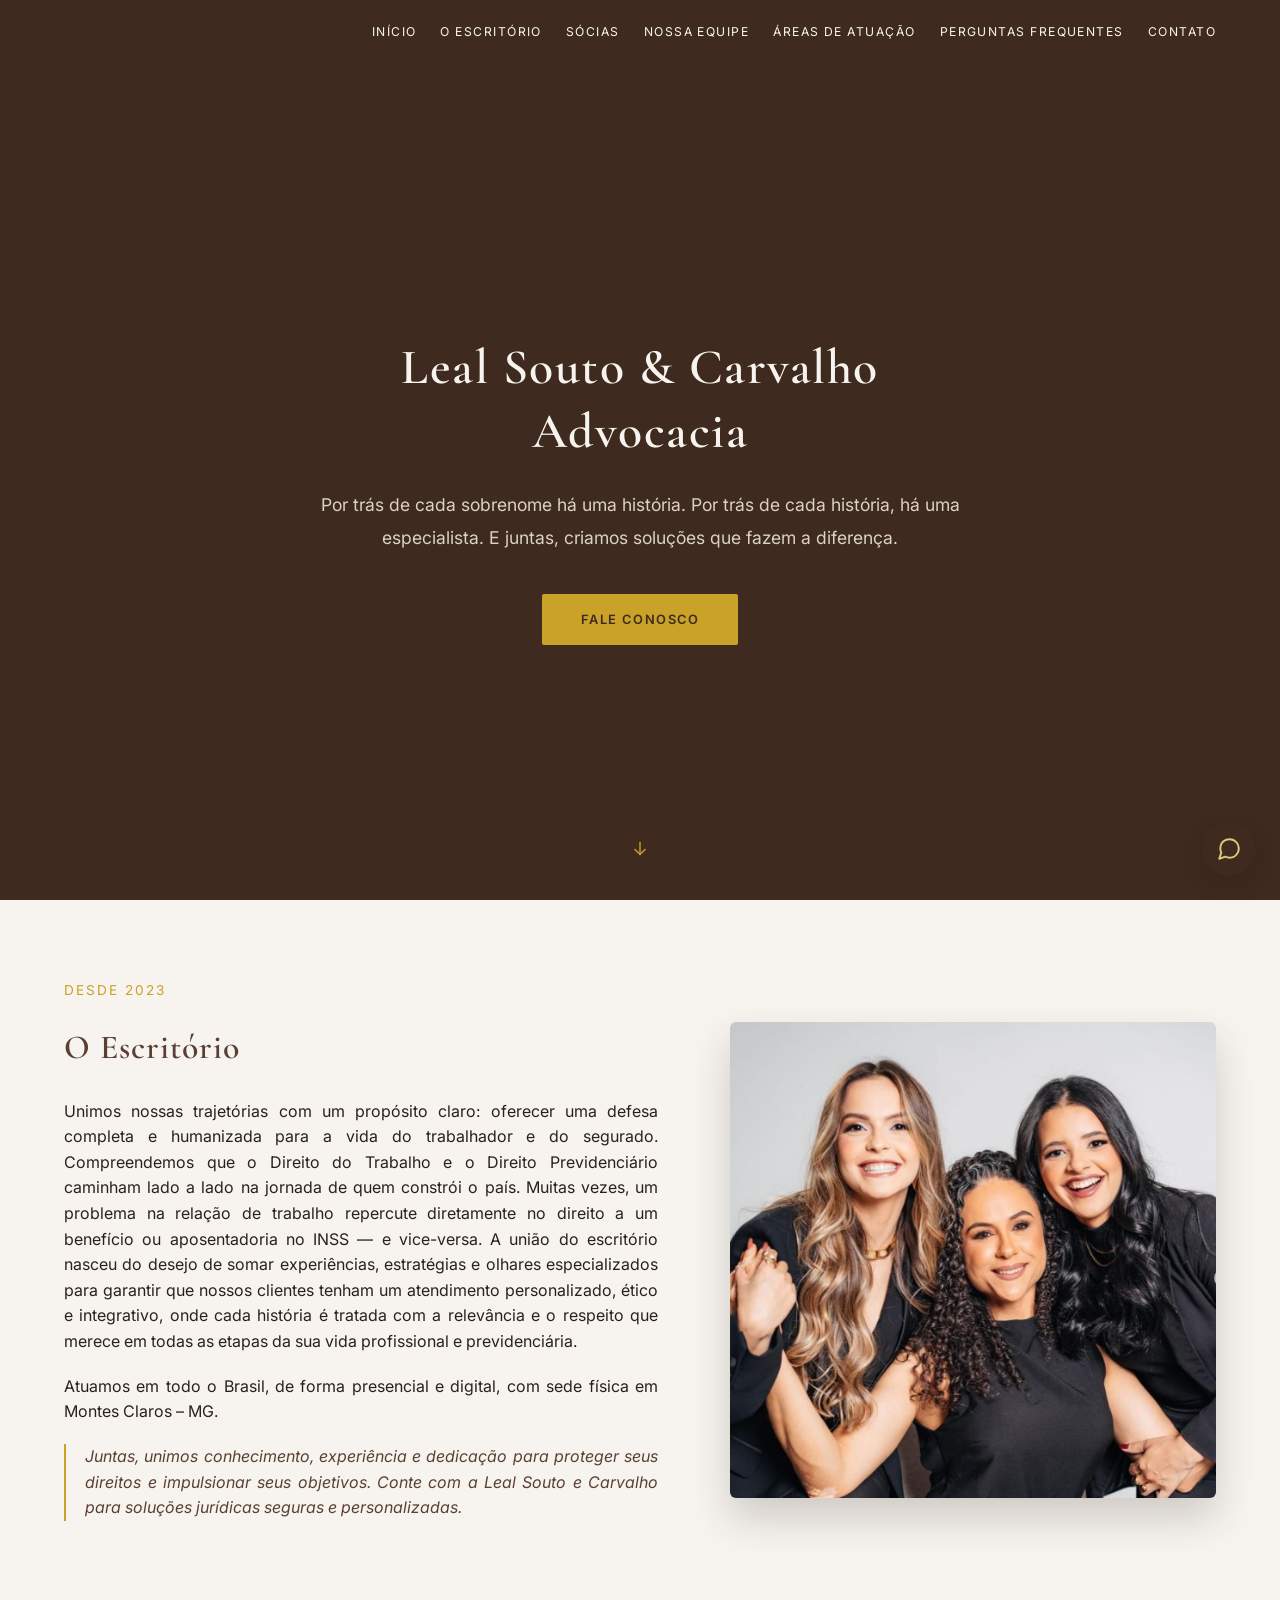
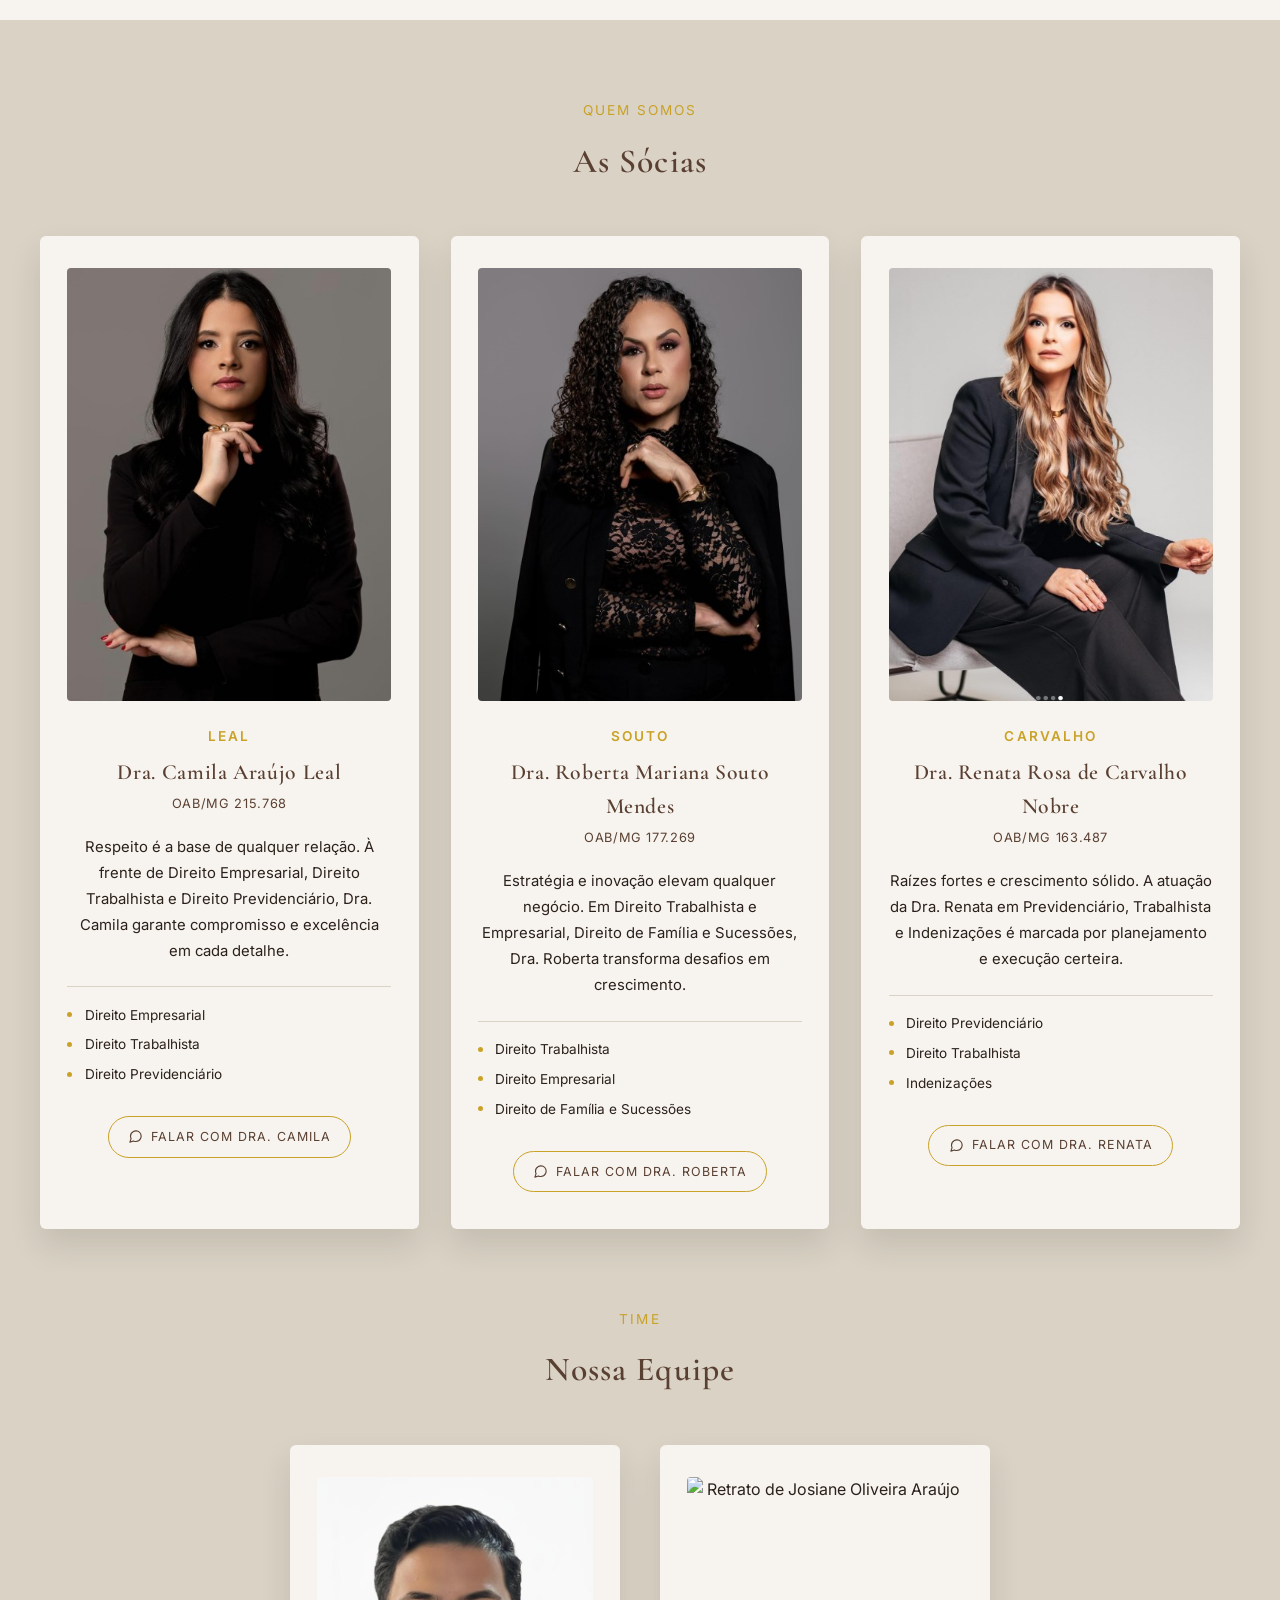
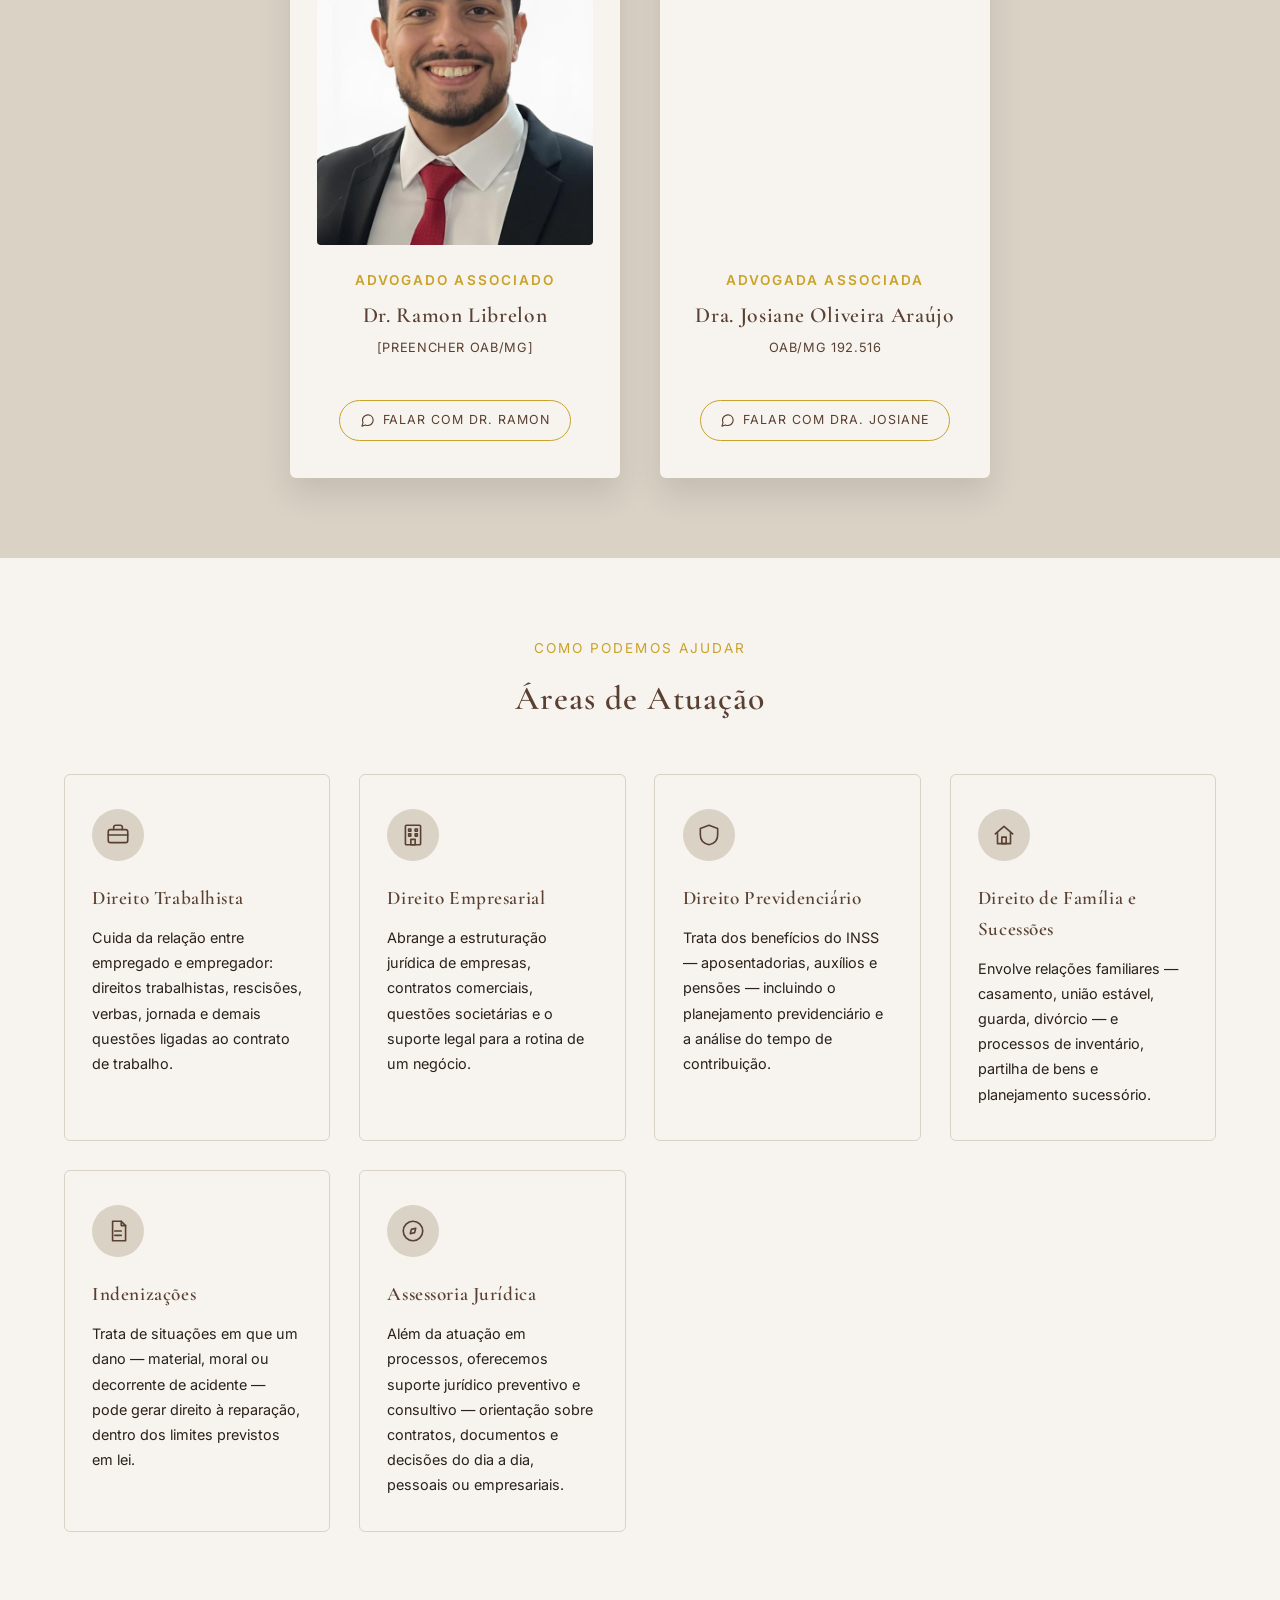
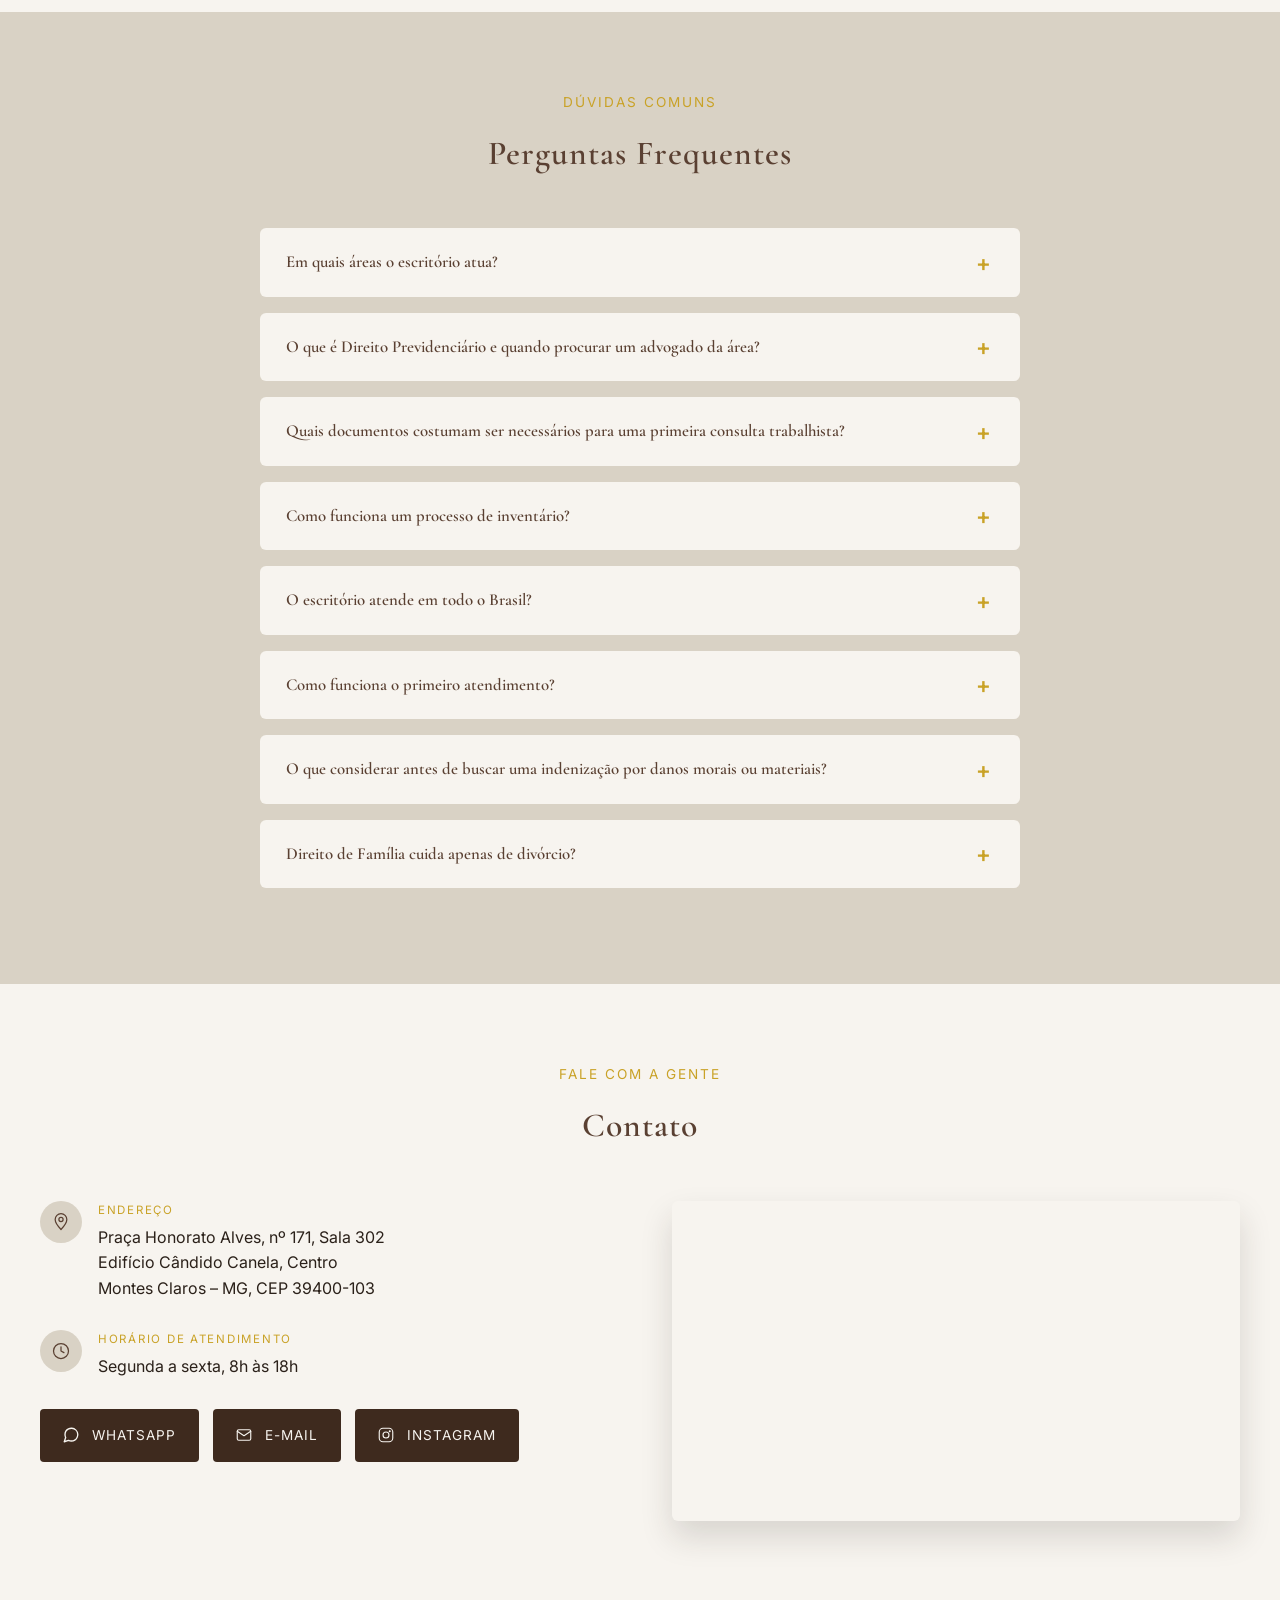
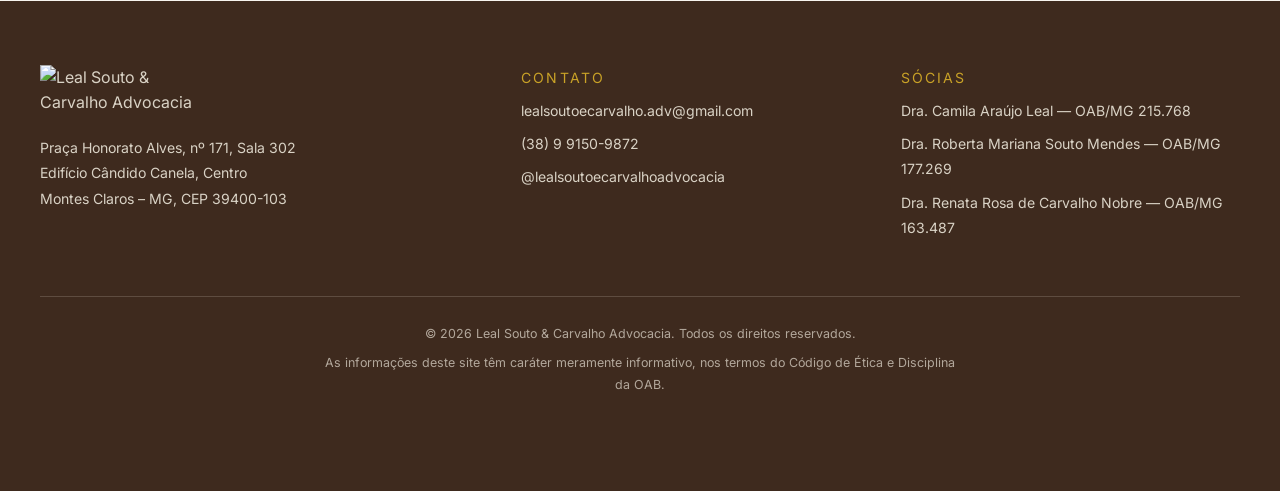
==== commit 91751b40: "Add files via upload" ====
--- a/index.html
+++ b/index.html
@@ -18,11 +18,11 @@
 <meta property="og:locale" content="pt_BR">
 
 <!-- ======= EDITÁVEL: ícone da aba do navegador (favicon) =======
-     Usa o monograma dourado de verdade (img/logo-icone-dourado.png). Esse arquivo é um recorte
-     que eu fiz a partir do seu "logo sem fundo.png", pegando só o símbolo entre colchetes, sem o
+     Usa o monograma de verdade (img/logo-icone-novo.png). Esse arquivo é um recorte
+     que eu fiz a partir do seu "logonova.png", pegando só o símbolo entre colchetes, sem o
      nome por baixo (pra caber direitinho no quadradinho pequeno da aba do navegador).
      Se um dia vocês tiverem um ícone quadrado feito sob medida, é só trocar o caminho abaixo. -->
-<link rel="icon" type="image/png" href="img/logo-icone-dourado.png">
+<link rel="icon" type="image/png" href="img/logo-icone-novo.png">
 
 <!-- Fontes do Google Fonts: Cormorant Garamond para títulos, Inter para textos -->
 <link rel="preconnect" href="https://fonts.googleapis.com">
@@ -236,7 +236,7 @@
   }
 
   .capa-logo-img {
-    width: 92px;
+    width: 140px;
     margin: 0 auto 2rem;
   }
 
@@ -345,6 +345,7 @@
 
   .escritorio-texto p {
     margin-bottom: 1.2rem;
+    text-align: justify;
   }
 
   .escritorio-fechamento {
@@ -498,13 +499,6 @@
     .equipe-grid {
       grid-template-columns: repeat(2, 1fr);
     }
-  }
-
-  /* Placeholder de foto (usado enquanto não temos a foto real de alguém):
-     um ícone simples de pessoa, nas cores da marca, no lugar da imagem. */
-  .socia-foto-placeholder svg {
-    width: 100%;
-    height: 100%;
   }
 
   /* Botão "Falar com Dra. X" dentro de cada card */
@@ -898,7 +892,7 @@
            Logo real da marca (recorte só do símbolo, sem o nome por baixo).
            alt="" porque o link ao redor já tem aria-label explicando o que é
            (evita o leitor de tela falar o nome do escritório duas vezes seguidas). -->
-      <img src="img/logo-icone-dourado.png" alt="" class="logo-img">
+      <img src="img/logo-icone-novo.png" alt="" class="logo-img">
     </a>
 
     <nav id="nav-principal" aria-label="Menu principal">
@@ -933,7 +927,7 @@
 
       <!-- ======= EDITÁVEL: monograma grande da capa (mesmo logo do menu, em tamanho maior) =======
            alt="" porque o <h1> logo abaixo já escreve o nome do escritório por extenso. -->
-      <img src="img/logo-icone-dourado.png" alt="" class="capa-logo-img">
+      <img src="img/logo-icone-novo.png" alt="" class="capa-logo-img">
 
       <!-- ======= EDITÁVEL: nome do escritório (capa) ======= -->
       <h1>Leal Souto &amp; Carvalho<br>Advocacia</h1>
@@ -1089,25 +1083,24 @@
         <h3>Dr. Ramon Librelon</h3>
         <!-- ======= PREENCHER: número da OAB/MG do Ramon ======= -->
         <p class="socia-oab">[PREENCHER OAB/MG]</p>
+        <a href="https://wa.me/5538988072039" target="_blank" rel="noopener" class="socia-whatsapp">
+          <svg viewBox="0 0 24 24" fill="none" stroke="currentColor" stroke-width="1.8" stroke-linecap="round" stroke-linejoin="round" aria-hidden="true"><path d="M21 11.5a8.38 8.38 0 0 1-.9 3.8 8.5 8.5 0 0 1-7.6 4.7 8.38 8.38 0 0 1-3.8-.9L3 21l1.9-5.7a8.38 8.38 0 0 1-.9-3.8 8.5 8.5 0 0 1 4.7-7.6 8.38 8.38 0 0 1 3.8-.9h.5a8.48 8.48 0 0 1 8 8v.5z"></path></svg>
+          Falar com Dr. Ramon
+        </a>
       </div>
 
       <!-- ======= EDITÁVEL: card da Josyane ======= -->
       <div class="socia-card reveal">
-        <div class="socia-foto socia-foto-placeholder">
-          <!-- ======= EDITÁVEL: foto da Josyane =======
-               Quando tiver a foto, apague o <svg> abaixo e troque por:
-               <img src="img/josyane.jpg" alt="Retrato de Josyane [SOBRENOME]" loading="lazy"> -->
-          <svg viewBox="0 0 100 100" preserveAspectRatio="xMidYMid slice" aria-hidden="true">
-            <rect width="100" height="100" fill="var(--bege)"></rect>
-            <circle cx="50" cy="38" r="16" fill="var(--marrom)" opacity="0.35"></circle>
-            <path d="M20 92c0-20 13-32 30-32s30 12 30 32" fill="var(--marrom)" opacity="0.35"></path>
-          </svg>
+        <div class="socia-foto">
+          <img src="img/josiane.png" alt="Retrato de Josiane Oliveira Araújo" loading="lazy">
         </div>
         <p class="socia-sobrenome caixa-alta">Advogada Associada</p>
-        <!-- ======= PREENCHER: sobrenome completo da Josyane ======= -->
-        <h3>Josyane [PREENCHER SOBRENOME]</h3>
-        <!-- ======= PREENCHER: número da OAB/MG da Josyane ======= -->
-        <p class="socia-oab">[PREENCHER OAB/MG]</p>
+        <h3>Dra. Josiane Oliveira Araújo</h3>
+        <p class="socia-oab">OAB/MG 192.516</p>
+        <a href="https://wa.me/5538992465592" target="_blank" rel="noopener" class="socia-whatsapp">
+          <svg viewBox="0 0 24 24" fill="none" stroke="currentColor" stroke-width="1.8" stroke-linecap="round" stroke-linejoin="round" aria-hidden="true"><path d="M21 11.5a8.38 8.38 0 0 1-.9 3.8 8.5 8.5 0 0 1-7.6 4.7 8.38 8.38 0 0 1-3.8-.9L3 21l1.9-5.7a8.38 8.38 0 0 1-.9-3.8 8.5 8.5 0 0 1 4.7-7.6 8.38 8.38 0 0 1 3.8-.9h.5a8.48 8.48 0 0 1 8 8v.5z"></path></svg>
+          Falar com Dra. Josiane
+        </a>
       </div>
 
     </div>
@@ -1339,7 +1332,7 @@
 
     <div class="rodape-coluna rodape-marca reveal">
       <!-- ======= EDITÁVEL: logo do rodapé (versão completa, com o nome escrito) ======= -->
-      <img src="img/logo-dourado-completo.png" alt="Leal Souto & Carvalho Advocacia" class="rodape-logo">
+      <img src="img/logonova.png" alt="Leal Souto & Carvalho Advocacia" class="rodape-logo">
       <p>Praça Honorato Alves, nº 171, Sala 302<br>Edifício Cândido Canela, Centro<br>Montes Claros – MG, CEP 39400-103</p>
     </div>
 
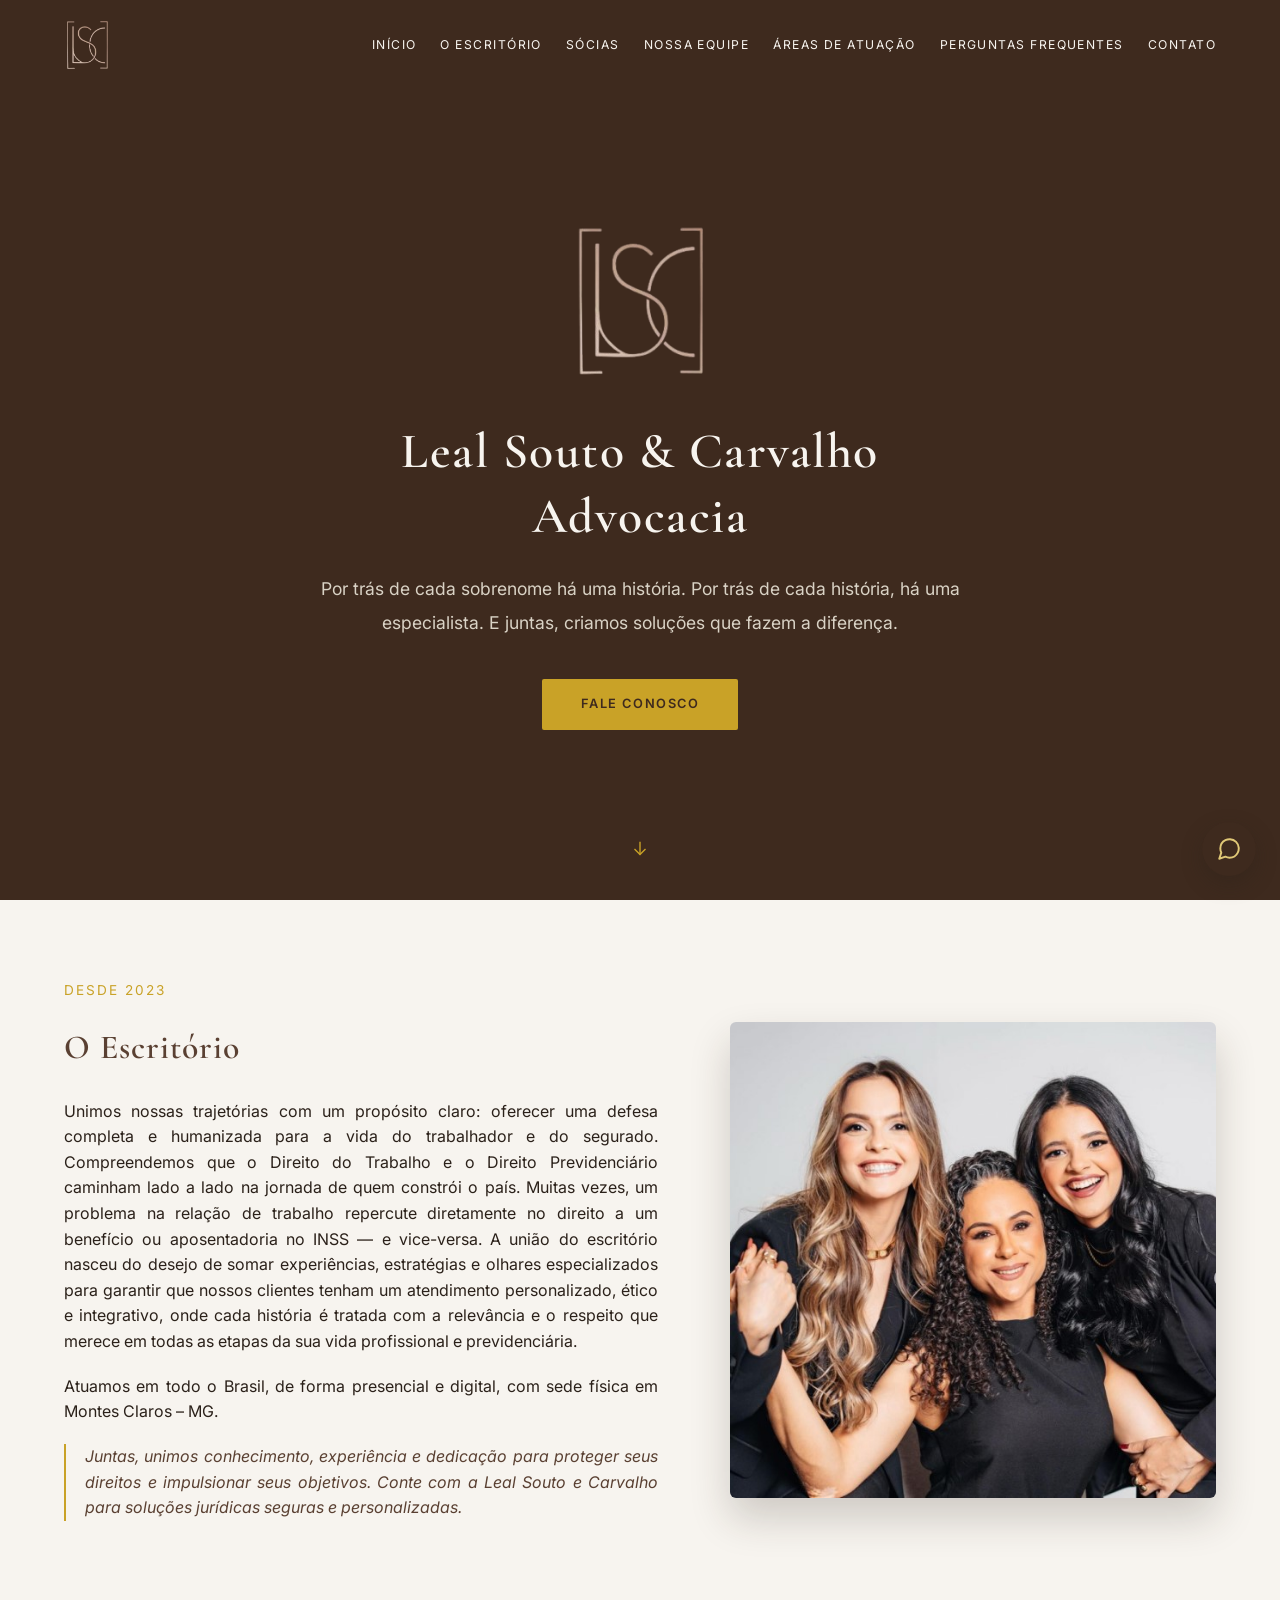
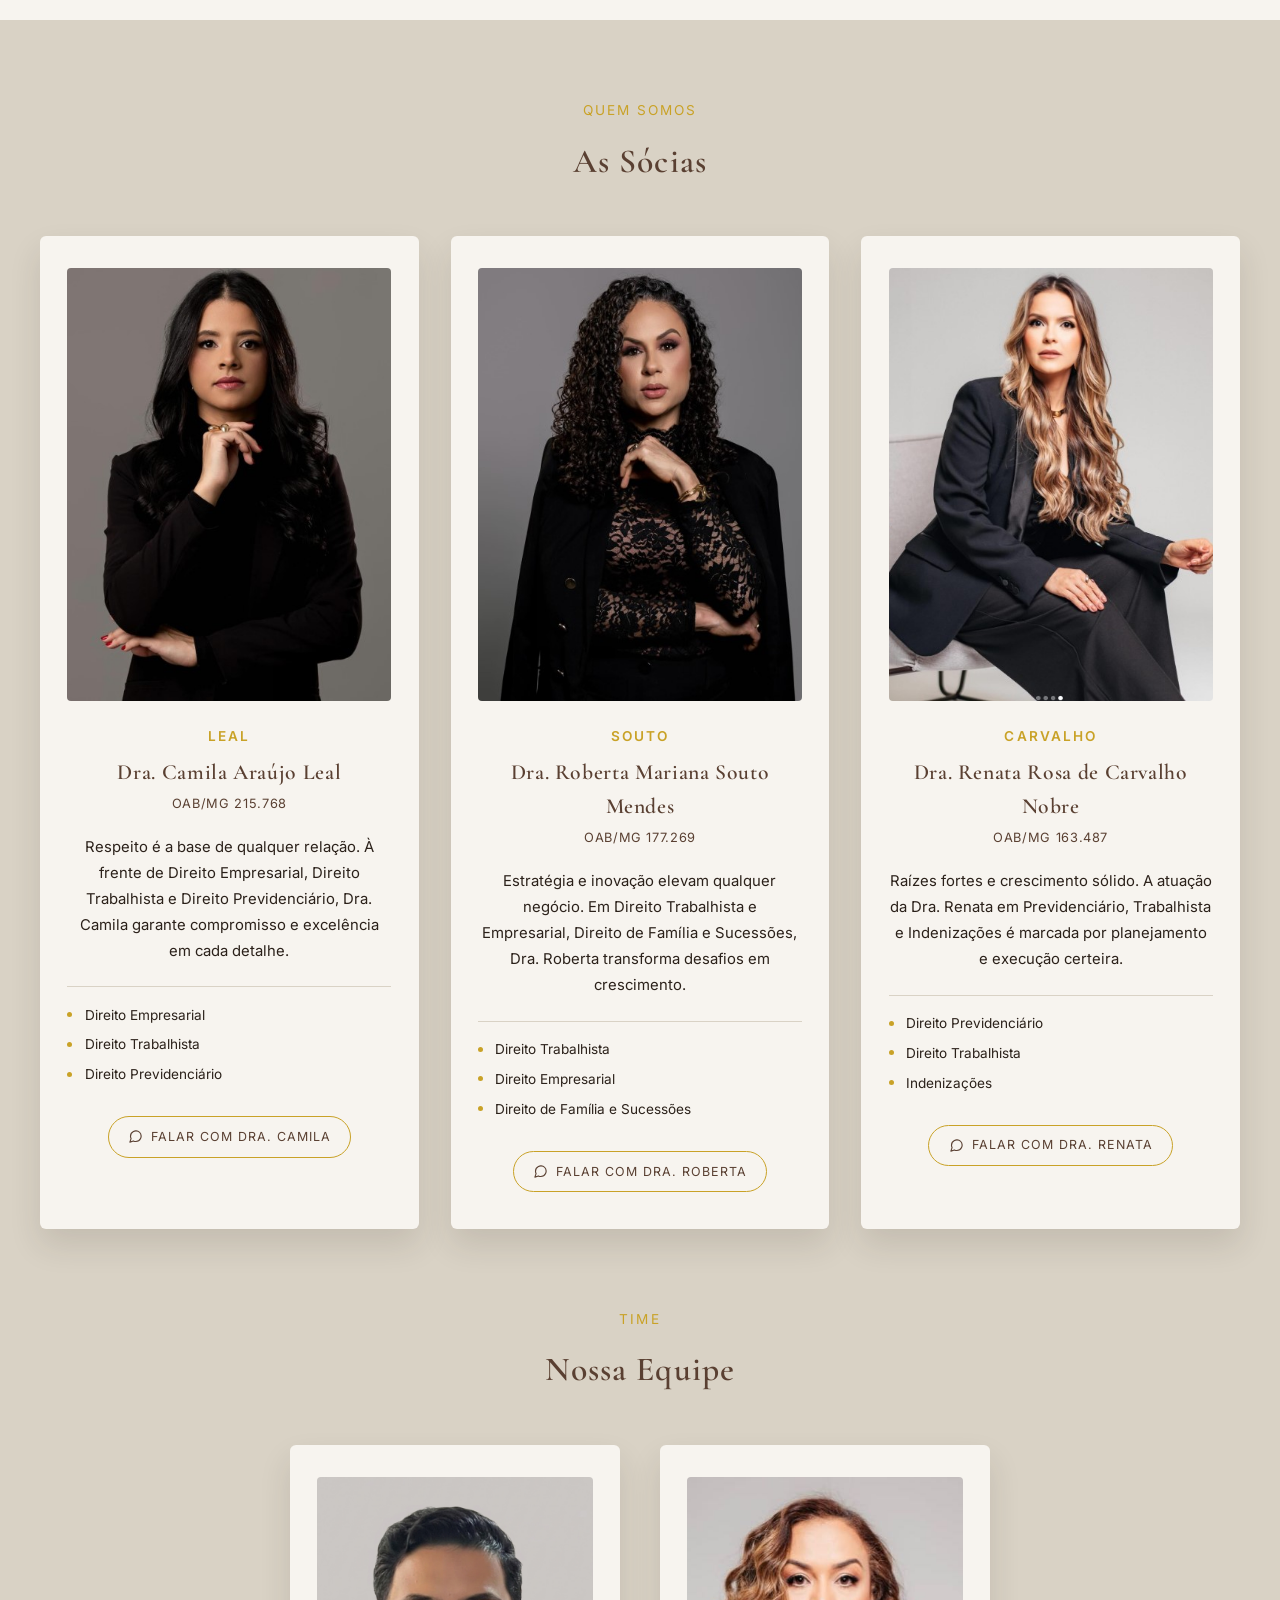
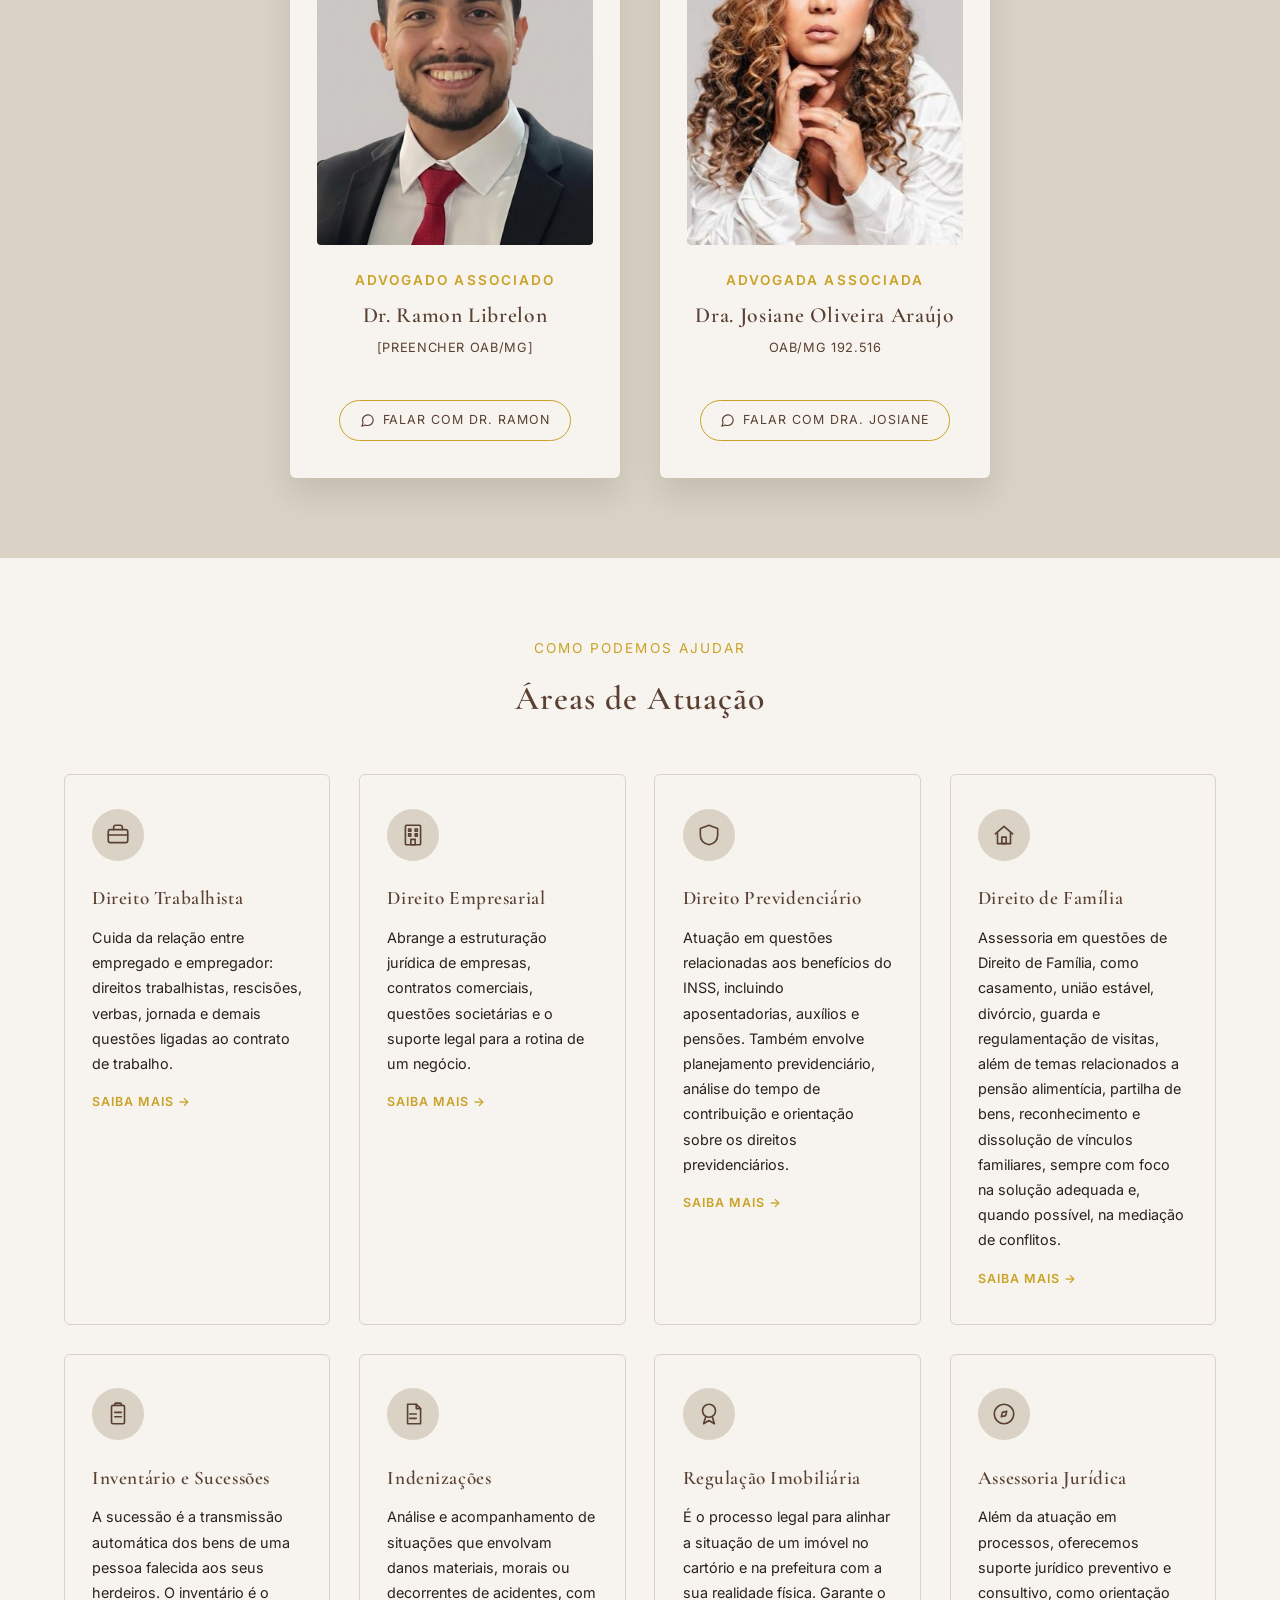
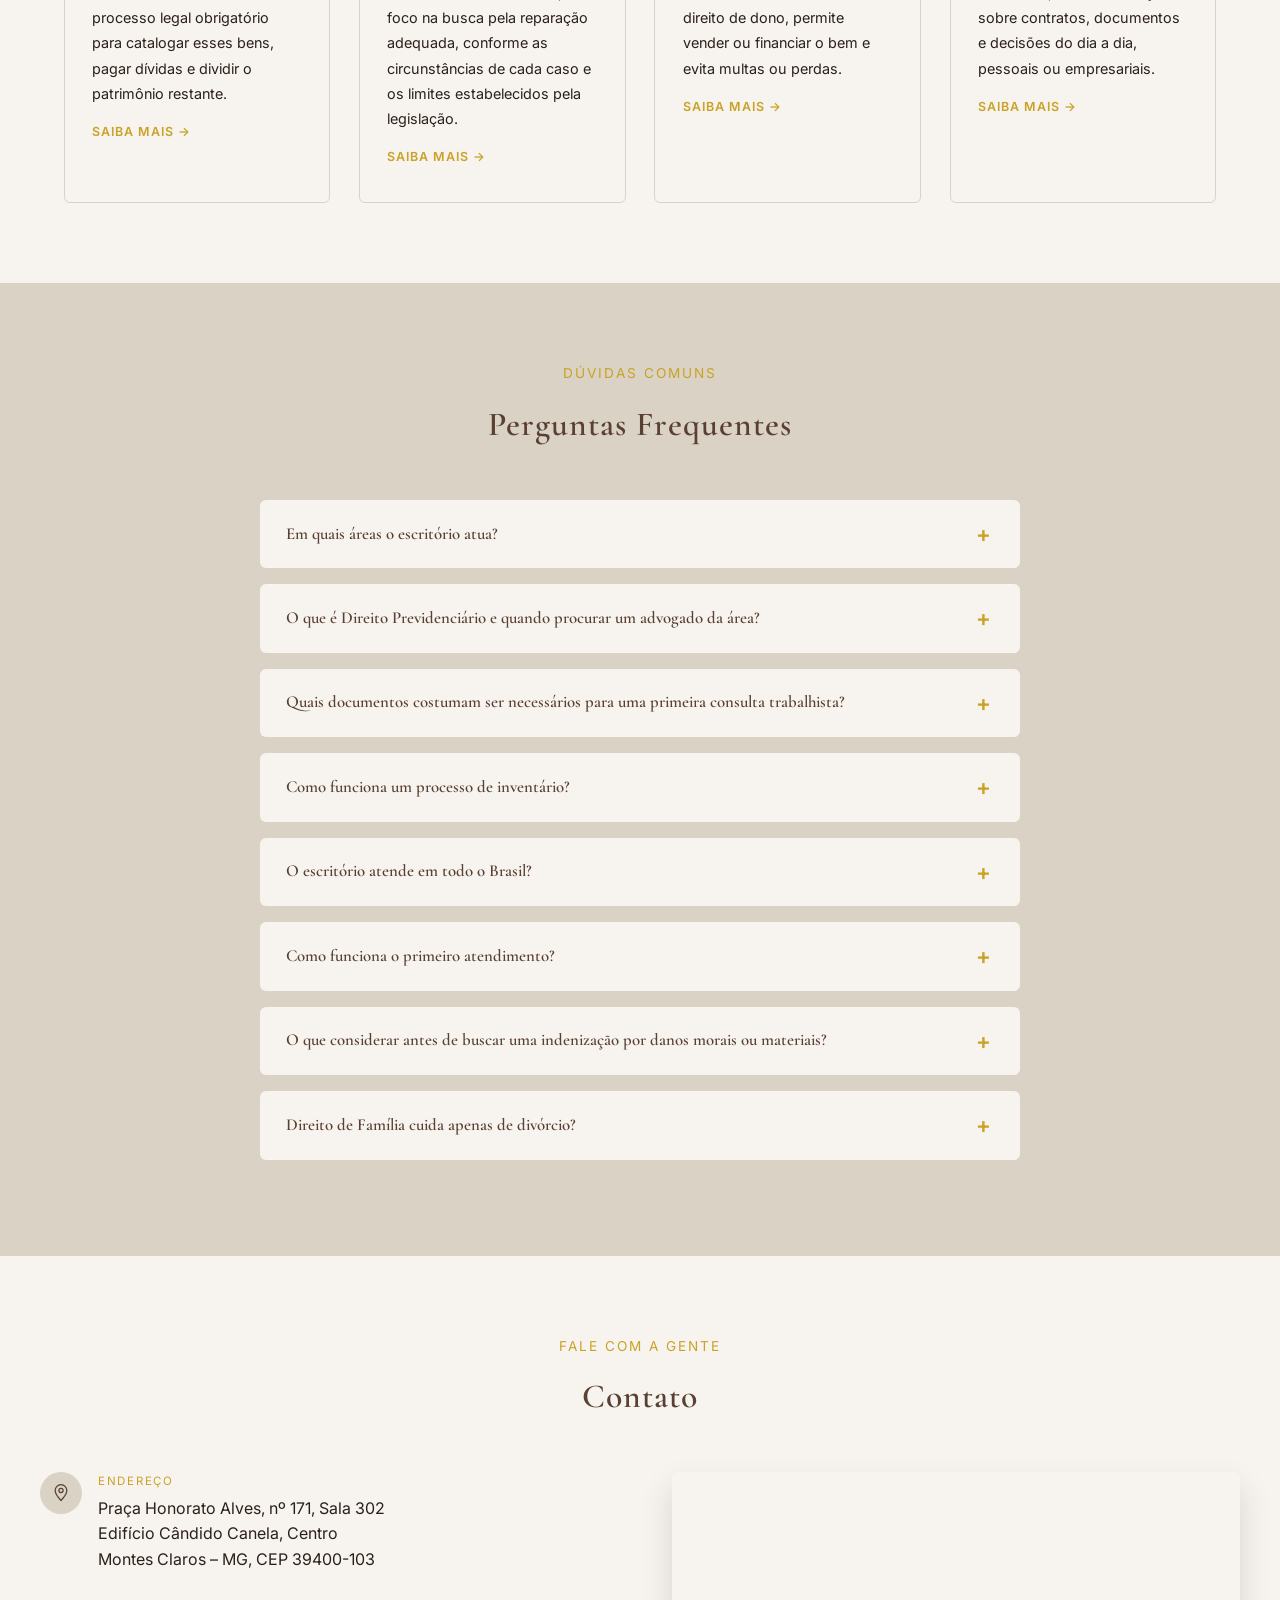
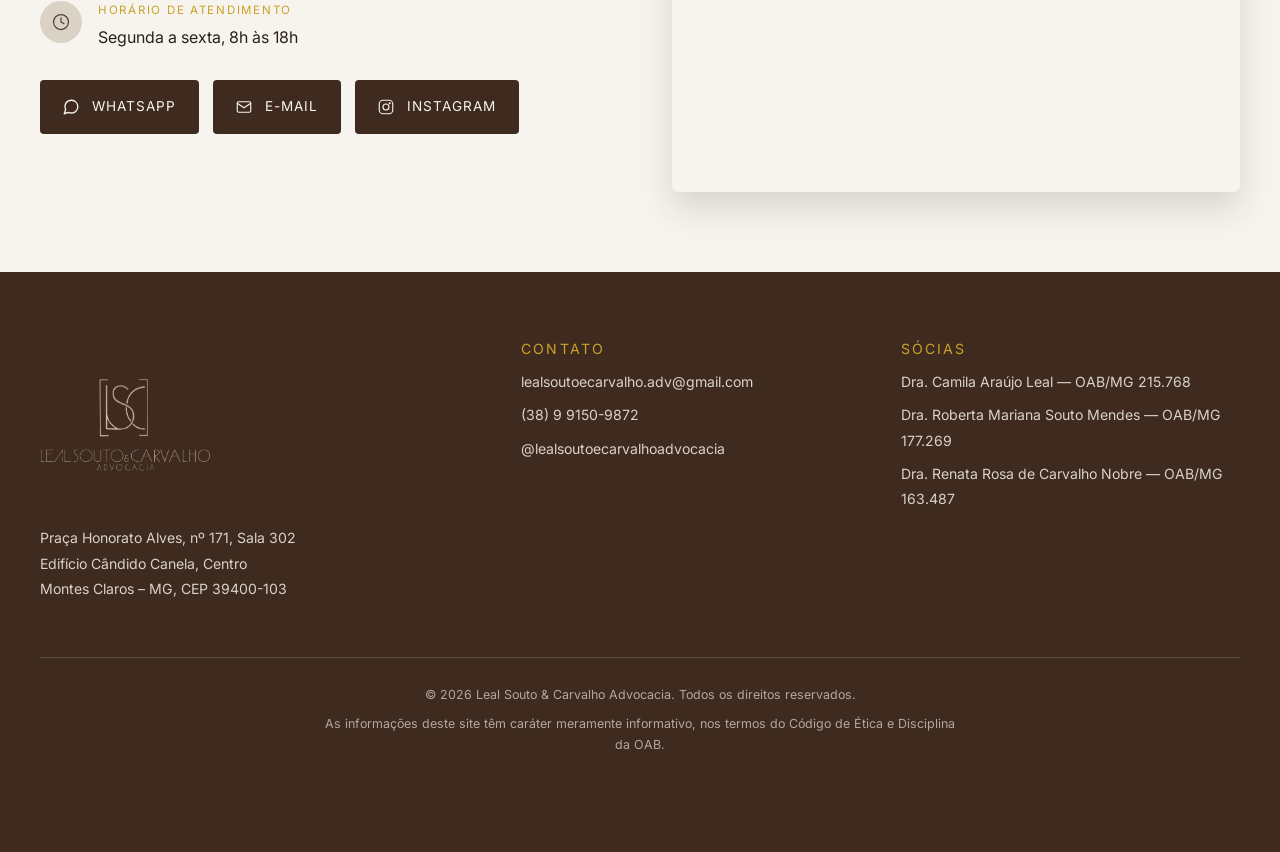
==== commit 7c30d76b: "Atualização 3 -  site com páginas de área" ====
--- a/index.html
+++ b/index.html
@@ -29,857 +29,7 @@
 <link rel="preconnect" href="https://fonts.gstatic.com" crossorigin>
 <link href="https://fonts.googleapis.com/css2?family=Cormorant+Garamond:wght@400;500;600&family=Inter:wght@400;500;600&display=swap" rel="stylesheet">
 
-<style>
-  /* ==========================================================================
-     PALETA DE CORES DA MARCA
-     "--nome" é uma variável CSS: um apelido para uma cor, que a gente define
-     uma vez aqui e reaproveita no resto do arquivo (ex.: var(--dourado)).
-     Se quiser mudar um tom no futuro, troca só aqui embaixo e o site inteiro
-     é atualizado sozinho.
-     ======= EDITÁVEL: cores da marca ======= */
-  :root {
-    --marrom-escuro: #3E2A1E; /* fundo de blocos, rodapé */
-    --marrom:        #5A4032; /* textos de destaque, títulos */
-    --dourado:       #C9A227; /* detalhes, linhas, hover */
-    --dourado-claro: #E0C877; /* realces sobre fundo escuro */
-    --bege:          #D9D2C5; /* fundos alternados */
-    --off-white:     #F7F4EF; /* fundo principal */
-    --texto:         #2B211A;
-
-    /* Fontes: título (serifada) e corpo (sans-serif) */
-    --fonte-titulo: 'Cormorant Garamond', serif;
-    --fonte-corpo: 'Inter', sans-serif;
-  }
-
-  /* Reset básico: navegadores aplicam margens/paddings diferentes por padrão
-     para cada elemento. Isso zera tudo para começarmos do mesmo ponto. */
-  * {
-    margin: 0;
-    padding: 0;
-    box-sizing: border-box;
-  }
-
-  html {
-    scroll-behavior: smooth; /* faz os links do menu rolarem suavemente até a seção */
-  }
-
-  body {
-    font-family: var(--fonte-corpo);
-    color: var(--texto);
-    background-color: var(--off-white);
-    line-height: 1.6;
-  }
-
-  h1, h2, h3 {
-    font-family: var(--fonte-titulo);
-    font-weight: 600;
-    color: var(--marrom);
-    letter-spacing: 0.03em;
-  }
-
-  /* Textos de apoio em caixa alta com espaçamento generoso entre letras,
-     como pedido para combinar com a estética do logotipo. */
-  .caixa-alta {
-    text-transform: uppercase;
-    letter-spacing: 0.15em;
-    font-size: 0.85rem;
-  }
-
-  a {
-    color: inherit;
-    text-decoration: none;
-  }
-
-  img {
-    max-width: 100%;
-    display: block;
-  }
-
-  /* Acessibilidade: quando alguém navega pelo teclado (tecla Tab), o item
-     em foco precisa de um contorno visível — nunca remova isso. */
-  a:focus-visible,
-  button:focus-visible {
-    outline: 2px solid var(--dourado);
-    outline-offset: 3px;
-  }
-
-  /* ==========================================================================
-     MENU (cabeçalho fixo)
-     "position: fixed" faz o menu grudar no topo da tela e ficar ali mesmo
-     quando a página rola. Começa transparente (para combinar com a capa
-     escura) e vira sólido quando o JavaScript detecta que a página rolou
-     (classe .rolado, adicionada lá embaixo no <script>).
-     ======= EDITÁVEL: ajustes visuais do menu ======= */
-  #cabecalho {
-    position: fixed;
-    top: 0;
-    left: 0;
-    width: 100%;
-    z-index: 1000;
-    background-color: transparent;
-    transition: background-color 0.3s ease, box-shadow 0.3s ease;
-  }
-
-  #cabecalho.rolado {
-    background-color: var(--marrom-escuro);
-    box-shadow: 0 2px 12px rgba(0, 0, 0, 0.2);
-  }
-
-  .cabecalho-conteudo {
-    max-width: 1200px;
-    margin: 0 auto;
-    display: flex;
-    align-items: center;
-    justify-content: space-between;
-    padding: 1.1rem 1.5rem;
-  }
-
-  .logo-link {
-    color: var(--dourado-claro);
-    line-height: 0; /* evita espaço extra embaixo do SVG */
-  }
-
-  .logo-img {
-    width: 46px;
-    height: auto;
-  }
-
-  .nav-lista {
-    display: flex;
-    gap: 1.5rem;
-    list-style: none;
-  }
-
-  .nav-lista a {
-    display: inline-block;
-    white-space: nowrap;
-    color: var(--off-white);
-    font-size: 0.76rem;
-    text-transform: uppercase;
-    letter-spacing: 0.12em;
-    padding: 0.3rem 0;
-    border-bottom: 1px solid transparent;
-    transition: border-color 0.2s ease, color 0.2s ease;
-  }
-
-  .nav-lista a:hover,
-  .nav-lista a:focus-visible {
-    border-color: var(--dourado);
-    color: var(--dourado-claro);
-  }
-
-  /* O botão hambúrguer fica escondido no desktop por padrão */
-  #botao-menu {
-    display: none;
-    background: none;
-    border: none;
-    color: var(--off-white);
-    cursor: pointer;
-    padding: 0.3rem;
-  }
-
-  /* ======= Celular / telas médias: menu vira hambúrguer =======
-     O menu agora tem 7 itens, então precisamos de uma tela mais larga (1100px)
-     pra caber tudo numa linha só sem quebrar — por isso esse número é maior
-     que os 860px usados como "corte" nas outras seções do site. */
-  @media (max-width: 1100px) {
-    #botao-menu {
-      display: block;
-      z-index: 1001;
-    }
-
-    .nav-lista {
-      position: fixed;
-      top: 0;
-      right: 0;
-      height: 100vh;
-      width: min(75vw, 320px);
-      flex-direction: column;
-      justify-content: center;
-      gap: 2.2rem;
-      background-color: var(--marrom-escuro);
-      padding: 2rem;
-      transform: translateX(100%);
-      transition: transform 0.35s ease;
-      box-shadow: -4px 0 20px rgba(0, 0, 0, 0.25);
-    }
-
-    /* Classe adicionada pelo JavaScript quando o botão é clicado */
-    .nav-lista.aberto {
-      transform: translateX(0);
-    }
-
-    .nav-lista a {
-      font-size: 0.95rem;
-    }
-  }
-
-  /* ==========================================================================
-     CAPA (seção "Início")
-     100vh = 100% da altura da tela do visitante, ou seja, a capa preenche
-     a tela toda ao abrir o site, antes de rolar.
-     ======= EDITÁVEL: ajustes visuais da capa ======= */
-  .secao-capa {
-    min-height: 100vh;
-    display: flex;
-    align-items: center;
-    justify-content: center;
-    text-align: center;
-    background-color: var(--marrom-escuro);
-    color: var(--off-white);
-    padding: 7rem 1.5rem 4rem;
-    position: relative;
-  }
-
-  .capa-conteudo {
-    max-width: 640px;
-  }
-
-  .capa-logo-img {
-    width: 140px;
-    margin: 0 auto 2rem;
-  }
-
-  .secao-capa h1 {
-    color: var(--off-white);
-    font-size: 2rem;
-    line-height: 1.3;
-    margin-bottom: 1.5rem;
-  }
-
-  .capa-frase {
-    font-size: 1rem;
-    color: var(--bege);
-    line-height: 1.9;
-    margin-bottom: 2.5rem;
-  }
-
-  .botao-cta {
-    display: inline-block;
-    background-color: var(--dourado);
-    color: var(--marrom-escuro);
-    font-weight: 600;
-    font-size: 0.8rem;
-    text-transform: uppercase;
-    letter-spacing: 0.12em;
-    padding: 0.95rem 2.4rem;
-    border-radius: 2px;
-    transition: background-color 0.25s ease, transform 0.25s ease;
-  }
-
-  .botao-cta:hover,
-  .botao-cta:focus-visible {
-    background-color: var(--dourado-claro);
-    transform: translateY(-2px);
-  }
-
-  .indicador-rolagem {
-    position: absolute;
-    bottom: 2rem;
-    left: 50%;
-    transform: translateX(-50%);
-    color: var(--dourado);
-    animation: flutuar 2s ease-in-out infinite;
-  }
-
-  @keyframes flutuar {
-    0%, 100% { transform: translate(-50%, 0); }
-    50%      { transform: translate(-50%, 8px); }
-  }
-
-  /* A partir de telas maiores (tablet/desktop), aumenta o título da capa */
-  @media (min-width: 700px) {
-    .secao-capa h1 {
-      font-size: 3.1rem;
-    }
-    .capa-frase {
-      font-size: 1.1rem;
-    }
-  }
-
-  /* ==========================================================================
-     ANIMAÇÃO DE "FADE-IN" AO ROLAR A PÁGINA
-     Qualquer elemento com a classe "reveal" começa invisível e levemente
-     deslocado para baixo. Quando ele aparece na tela (o JavaScript detecta
-     isso), ganha a classe "visivel" e some suavemente para o lugar certo.
-     Vamos usar essa classe "reveal" nas próximas seções que criarmos. */
-  .reveal {
-    opacity: 0;
-    transform: translateY(24px);
-    transition: opacity 0.8s ease, transform 0.8s ease;
-  }
-
-  .reveal.visivel {
-    opacity: 1;
-    transform: translateY(0);
-  }
-
-  /* ==========================================================================
-     SEÇÃO "O ESCRITÓRIO"
-     "grid" é outro jeito de organizar elementos lado a lado (como o flex do
-     menu, mas melhor pra layouts em colunas). No celular fica 1 coluna só
-     (texto em cima, foto embaixo); a partir de 860px vira 2 colunas.
-     ======= EDITÁVEL: ajustes visuais da seção ======= */
-  .secao-escritorio {
-    max-width: 1200px;
-    margin: 0 auto;
-    padding: 5rem 1.5rem;
-  }
-
-  .escritorio-grid {
-    display: grid;
-    grid-template-columns: 1fr;
-    gap: 3rem;
-    align-items: center;
-  }
-
-  .destaque-dourado {
-    color: var(--dourado);
-    margin-bottom: 0.8rem;
-  }
-
-  .secao-escritorio h2 {
-    font-size: 2.1rem;
-    margin-bottom: 1.5rem;
-  }
-
-  .escritorio-texto p {
-    margin-bottom: 1.2rem;
-    text-align: justify;
-  }
-
-  .escritorio-fechamento {
-    font-style: italic;
-    color: var(--marrom);
-    border-left: 2px solid var(--dourado);
-    padding-left: 1.2rem;
-  }
-
-  .escritorio-imagem img {
-    border-radius: 6px;
-    box-shadow: 0 20px 40px rgba(43, 33, 26, 0.2);
-  }
-
-  @media (min-width: 860px) {
-    .escritorio-grid {
-      grid-template-columns: 1.1fr 0.9fr;
-      gap: 4.5rem;
-    }
-  }
-
-  /* ==========================================================================
-     SEÇÃO "AS SÓCIAS"
-     Fundo bege para alternar com o off-white das seções vizinhas, como
-     pedido na identidade visual (fundos alternados dão ritmo à página).
-     ======= EDITÁVEL: ajustes visuais da seção ======= */
-  .secao-socias {
-    background-color: var(--bege);
-    padding: 5rem 1.5rem;
-  }
-
-  .socias-cabecalho {
-    text-align: center;
-    max-width: 640px;
-    margin: 0 auto 3rem;
-  }
-
-  .socias-cabecalho h2 {
-    font-size: 2.1rem;
-  }
-
-  .socias-grid {
-    display: grid;
-    grid-template-columns: 1fr;
-    gap: 2.5rem;
-    max-width: 1200px;
-    margin: 0 auto;
-  }
-
-  .socia-card {
-    background-color: var(--off-white);
-    border-radius: 6px;
-    padding: 2rem 1.7rem 2.3rem;
-    text-align: center;
-    box-shadow: 0 16px 32px rgba(43, 33, 26, 0.12);
-  }
-
-  /* aspect-ratio força a proporção 3:4 (retrato) mesmo antes da imagem carregar,
-     evitando que o layout "pule" quando a foto aparece. */
-  .socia-foto {
-    width: 100%;
-    aspect-ratio: 3 / 4;
-    overflow: hidden;
-    border-radius: 4px;
-    margin-bottom: 1.6rem;
-  }
-
-  .socia-foto img {
-    width: 100%;
-    height: 100%;
-    object-fit: cover;
-  }
-
-  .socia-sobrenome {
-    color: var(--dourado);
-    font-weight: 600;
-    margin-bottom: 0.4rem;
-  }
-
-  .socia-card h3 {
-    font-size: 1.35rem;
-    margin-bottom: 0.3rem;
-  }
-
-  .socia-oab {
-    font-size: 0.8rem;
-    letter-spacing: 0.05em;
-    color: var(--marrom);
-    margin-bottom: 1.2rem;
-  }
-
-  .socia-frase {
-    font-size: 0.93rem;
-    line-height: 1.75;
-    margin-bottom: 1.4rem;
-  }
-
-  .socia-areas {
-    list-style: none;
-    text-align: left;
-    border-top: 1px solid var(--bege);
-    padding-top: 1.1rem;
-  }
-
-  .socia-areas li {
-    position: relative;
-    font-size: 0.85rem;
-    padding-left: 1.1rem;
-    margin-bottom: 0.5rem;
-  }
-
-  /* Um pontinho dourado no lugar de marcador de lista padrão */
-  .socia-areas li::before {
-    content: '';
-    position: absolute;
-    left: 0;
-    top: 0.55em;
-    width: 5px;
-    height: 5px;
-    border-radius: 50%;
-    background-color: var(--dourado);
-  }
-
-  @media (min-width: 860px) {
-    .socias-grid {
-      grid-template-columns: repeat(3, 1fr);
-      gap: 2rem;
-    }
-  }
-
-  /* ==========================================================================
-     SEÇÃO "NOSSA EQUIPE"
-     Mesmo fundo bege da seção "As Sócias" (dá a sensação de que as duas
-     seções fazem parte do mesmo bloco "quem somos"), mas um grid menor,
-     de só 2 colunas, porque tem menos pessoas aqui.
-     ======= EDITÁVEL: ajustes visuais da seção ======= */
-  .secao-equipe {
-    background-color: var(--bege);
-    padding: 0 1.5rem 5rem;
-  }
-
-  .equipe-grid {
-    display: grid;
-    grid-template-columns: 1fr;
-    gap: 2.5rem;
-    max-width: 700px;
-    margin: 0 auto;
-  }
-
-  @media (min-width: 640px) {
-    .equipe-grid {
-      grid-template-columns: repeat(2, 1fr);
-    }
-  }
-
-  /* Botão "Falar com Dra. X" dentro de cada card */
-  .socia-whatsapp {
-    display: inline-flex;
-    align-items: center;
-    gap: 0.5rem;
-    margin-top: 1.4rem;
-    padding: 0.6rem 1.2rem;
-    border: 1px solid var(--dourado);
-    border-radius: 30px;
-    font-size: 0.78rem;
-    text-transform: uppercase;
-    letter-spacing: 0.08em;
-    color: var(--marrom);
-    transition: background-color 0.25s ease, color 0.25s ease;
-  }
-
-  .socia-whatsapp svg {
-    width: 15px;
-    height: 15px;
-    flex-shrink: 0;
-  }
-
-  .socia-whatsapp:hover,
-  .socia-whatsapp:focus-visible {
-    background-color: var(--dourado);
-    color: var(--off-white);
-  }
-
-  /* ==========================================================================
-     SEÇÃO "ÁREAS DE ATUAÇÃO"
-     "repeat(auto-fit, minmax(240px, 1fr))" é um truque do CSS Grid: ele
-     calcula sozinho quantas colunas cabem lado a lado (cada uma com no
-     mínimo 240px), sem precisarmos escrever uma media query pra cada
-     tamanho de tela.
-     ======= EDITÁVEL: ajustes visuais da seção ======= */
-  .secao-areas {
-    max-width: 1200px;
-    margin: 0 auto;
-    padding: 5rem 1.5rem;
-  }
-
-  .areas-cabecalho {
-    text-align: center;
-    max-width: 640px;
-    margin: 0 auto 3rem;
-  }
-
-  .areas-cabecalho h2 {
-    font-size: 2.1rem;
-  }
-
-  .areas-grid {
-    display: grid;
-    grid-template-columns: repeat(auto-fit, minmax(240px, 1fr));
-    gap: 1.8rem;
-  }
-
-  .area-card {
-    border: 1px solid var(--bege);
-    border-radius: 6px;
-    padding: 2.1rem 1.7rem;
-    transition: border-color 0.25s ease, transform 0.25s ease;
-  }
-
-  .area-card:hover {
-    border-color: var(--dourado);
-    transform: translateY(-4px);
-  }
-
-  .area-icone {
-    width: 52px;
-    height: 52px;
-    border-radius: 50%;
-    background-color: var(--bege);
-    color: var(--marrom);
-    display: flex;
-    align-items: center;
-    justify-content: center;
-    margin-bottom: 1.4rem;
-  }
-
-  .area-icone svg {
-    width: 26px;
-    height: 26px;
-  }
-
-  .area-card h3 {
-    font-size: 1.2rem;
-    margin-bottom: 0.7rem;
-  }
-
-  .area-card p {
-    font-size: 0.9rem;
-    line-height: 1.75;
-  }
-
-  /* ==========================================================================
-     SEÇÃO "PERGUNTAS FREQUENTES"
-     <details> já vem com uma setinha padrão do navegador. As duas regras
-     abaixo escondem essa setinha (em navegadores diferentes) para
-     colocarmos nosso próprio "+" / "–" dourado no lugar.
-     ======= EDITÁVEL: ajustes visuais da seção ======= */
-  .secao-faq {
-    background-color: var(--bege);
-    padding: 5rem 1.5rem;
-  }
-
-  .faq-cabecalho {
-    text-align: center;
-    max-width: 640px;
-    margin: 0 auto 3rem;
-  }
-
-  .faq-cabecalho h2 {
-    font-size: 2.1rem;
-  }
-
-  .faq-lista {
-    max-width: 760px;
-    margin: 0 auto;
-  }
-
-  .faq-item {
-    background-color: var(--off-white);
-    border-radius: 6px;
-    margin-bottom: 1rem;
-    padding: 0 1.6rem;
-  }
-
-  .faq-item summary {
-    cursor: pointer;
-    list-style: none; /* esconde a setinha padrão (Firefox) */
-    padding: 1.3rem 2.2rem 1.3rem 0;
-    position: relative;
-    font-family: var(--fonte-titulo);
-    font-size: 1.05rem;
-    font-weight: 600;
-    color: var(--marrom);
-  }
-
-  .faq-item summary::-webkit-details-marker {
-    display: none; /* esconde a setinha padrão (Chrome/Safari) */
-  }
-
-  .faq-item summary::after {
-    content: '+';
-    position: absolute;
-    right: 0.2rem;
-    top: 50%;
-    transform: translateY(-50%);
-    font-family: var(--fonte-corpo);
-    font-size: 1.4rem;
-    color: var(--dourado);
-  }
-
-  .faq-item[open] summary::after {
-    content: '–';
-  }
-
-  .faq-item summary:focus-visible {
-    outline: 2px solid var(--dourado);
-    outline-offset: 4px;
-    border-radius: 4px;
-  }
-
-  .faq-item p {
-    padding-bottom: 1.5rem;
-    font-size: 0.93rem;
-    line-height: 1.8;
-  }
-
-  /* ==========================================================================
-     BOTÃO FLUTUANTE DE WHATSAPP
-     ======= EDITÁVEL: ajustes visuais do botão ======= */
-  .whatsapp-flutuante {
-    position: fixed;
-    right: 1.5rem;
-    bottom: 1.5rem;
-    width: 54px;
-    height: 54px;
-    display: flex;
-    align-items: center;
-    justify-content: center;
-    background-color: var(--marrom-escuro);
-    color: var(--dourado-claro);
-    border-radius: 50%;
-    box-shadow: 0 8px 20px rgba(43, 33, 26, 0.35);
-    z-index: 900;
-    transition: background-color 0.25s ease, transform 0.25s ease;
-  }
-
-  .whatsapp-flutuante:hover,
-  .whatsapp-flutuante:focus-visible {
-    background-color: var(--dourado);
-    color: var(--marrom-escuro);
-    transform: translateY(-3px);
-  }
-
-  /* ==========================================================================
-     SEÇÃO "CONTATO"
-     ======= EDITÁVEL: ajustes visuais da seção ======= */
-  .secao-contato {
-    background-color: var(--off-white);
-    padding: 5rem 1.5rem;
-  }
-
-  .contato-cabecalho {
-    text-align: center;
-    max-width: 640px;
-    margin: 0 auto 3rem;
-  }
-
-  .contato-cabecalho h2 {
-    font-size: 2.1rem;
-  }
-
-  .contato-grid {
-    display: grid;
-    grid-template-columns: 1fr;
-    gap: 3rem;
-    max-width: 1200px;
-    margin: 0 auto;
-  }
-
-  .contato-item {
-    display: flex;
-    align-items: flex-start;
-    gap: 1rem;
-    margin-bottom: 1.8rem;
-  }
-
-  .contato-icone {
-    flex-shrink: 0;
-    width: 42px;
-    height: 42px;
-    border-radius: 50%;
-    background-color: var(--bege);
-    color: var(--marrom);
-    display: flex;
-    align-items: center;
-    justify-content: center;
-  }
-
-  .contato-icone svg {
-    width: 20px;
-    height: 20px;
-  }
-
-  .contato-rotulo {
-    color: var(--dourado);
-    font-size: 0.72rem;
-    margin-bottom: 0.35rem;
-  }
-
-  /* Botões grandes o bastante pro dedo no celular (recomendação de acessibilidade
-     é pelo menos ~44px de altura de toque). */
-  .contato-botoes {
-    display: flex;
-    flex-direction: column;
-    gap: 0.9rem;
-    margin-top: 1.5rem;
-  }
-
-  .botao-contato {
-    display: flex;
-    align-items: center;
-    justify-content: center;
-    gap: 0.7rem;
-    padding: 1rem 1.4rem;
-    border-radius: 4px;
-    background-color: var(--marrom-escuro);
-    color: var(--off-white);
-    font-size: 0.85rem;
-    text-transform: uppercase;
-    letter-spacing: 0.08em;
-    white-space: nowrap;
-    transition: background-color 0.25s ease;
-  }
-
-  .botao-contato:hover,
-  .botao-contato:focus-visible {
-    background-color: var(--dourado);
-    color: var(--marrom-escuro);
-  }
-
-  .contato-mapa {
-    min-height: 320px;
-    border-radius: 6px;
-    overflow: hidden;
-    box-shadow: 0 16px 32px rgba(43, 33, 26, 0.15);
-  }
-
-  .contato-mapa iframe {
-    width: 100%;
-    height: 100%;
-    min-height: 320px;
-    display: block;
-  }
-
-  @media (min-width: 860px) {
-    .contato-grid {
-      grid-template-columns: 1fr 1fr;
-      gap: 4rem;
-      align-items: stretch;
-    }
-
-    .contato-botoes {
-      flex-direction: row;
-    }
-  }
-
-  /* ==========================================================================
-     RODAPÉ
-     ======= EDITÁVEL: ajustes visuais do rodapé ======= */
-  .rodape {
-    background-color: var(--marrom-escuro);
-    color: var(--bege);
-    padding: 4rem 1.5rem 0;
-  }
-
-  .rodape-conteudo {
-    max-width: 1200px;
-    margin: 0 auto;
-    display: grid;
-    grid-template-columns: 1fr;
-    gap: 2.5rem;
-    padding-bottom: 3rem;
-  }
-
-  .rodape-logo {
-    width: 170px;
-    margin-bottom: 1.2rem;
-  }
-
-  .rodape-coluna p {
-    font-size: 0.88rem;
-    line-height: 1.8;
-    margin-bottom: 0.5rem;
-  }
-
-  .rodape-coluna a:hover,
-  .rodape-coluna a:focus-visible {
-    color: var(--dourado-claro);
-  }
-
-  .rodape-titulo {
-    color: var(--dourado);
-    margin-bottom: 1rem;
-  }
-
-  .rodape-base {
-    max-width: 1200px;
-    margin: 0 auto;
-    border-top: 1px solid rgba(217, 210, 197, 0.2);
-    /* O respiro extra embaixo (5.5rem) evita que o botão flutuante de
-       WhatsApp, que fica sempre fixo no canto, tampe esse texto quando
-       a página rolar até o fim — principalmente no celular. */
-    padding: 1.6rem 0 5.5rem;
-    text-align: center;
-  }
-
-  .rodape-base p {
-    font-size: 0.78rem;
-    line-height: 1.7;
-    color: rgba(217, 210, 197, 0.75);
-    margin-bottom: 0.5rem;
-  }
-
-  .rodape-aviso {
-    max-width: 640px;
-    margin: 0 auto;
-  }
-
-  @media (min-width: 700px) {
-    .rodape-conteudo {
-      grid-template-columns: 1.3fr 1fr 1fr;
-    }
-  }
-</style>
+<link rel="stylesheet" href="estilo.css">
 </head>
 <body>
 
@@ -1077,7 +227,7 @@
       <!-- ======= EDITÁVEL: card do Ramon Librelon ======= -->
       <div class="socia-card reveal">
         <div class="socia-foto">
-          <img src="img/ramon2.jpeg" alt="Retrato de Dr. Ramon Librelon" loading="lazy">
+          <img src="img/RamonFundoCinza.png" alt="Retrato de Dr. Ramon Librelon" loading="lazy">
         </div>
         <p class="socia-sobrenome caixa-alta">Advogado Associado</p>
         <h3>Dr. Ramon Librelon</h3>
@@ -1119,7 +269,10 @@
 
     <div class="areas-grid">
 
-      <div class="area-card reveal">
+      <!-- ======= EDITÁVEL: este card é clicável (é um link <a>) e leva até
+           direito-trabalhista.html, uma página própria com mais detalhes
+           sobre essa área — no mesmo estilo visual do restante do site. ======= -->
+      <a href="direito-trabalhista.html" class="area-card reveal">
         <div class="area-icone" aria-hidden="true">
           <svg viewBox="0 0 24 24" fill="none" stroke="currentColor" stroke-width="1.5" stroke-linecap="round" stroke-linejoin="round">
             <rect x="3" y="7" width="18" height="12" rx="2"></rect>
@@ -1129,9 +282,10 @@
         </div>
         <h3>Direito Trabalhista</h3>
         <p>Cuida da relação entre empregado e empregador: direitos trabalhistas, rescisões, verbas, jornada e demais questões ligadas ao contrato de trabalho.</p>
-      </div>
-
-      <div class="area-card reveal">
+        <span class="area-saiba-mais">Saiba mais →</span>
+      </a>
+
+      <a href="direito-empresarial.html" class="area-card reveal">
         <div class="area-icone" aria-hidden="true">
           <svg viewBox="0 0 24 24" fill="none" stroke="currentColor" stroke-width="1.5" stroke-linecap="round" stroke-linejoin="round">
             <rect x="5" y="3" width="14" height="18" rx="1"></rect>
@@ -1144,19 +298,21 @@
         </div>
         <h3>Direito Empresarial</h3>
         <p>Abrange a estruturação jurídica de empresas, contratos comerciais, questões societárias e o suporte legal para a rotina de um negócio.</p>
-      </div>
-
-      <div class="area-card reveal">
+        <span class="area-saiba-mais">Saiba mais →</span>
+      </a>
+
+      <a href="direito-previdenciario.html" class="area-card reveal">
         <div class="area-icone" aria-hidden="true">
           <svg viewBox="0 0 24 24" fill="none" stroke="currentColor" stroke-width="1.5" stroke-linecap="round" stroke-linejoin="round">
             <path d="M12 3 4 6v6c0 5 3.5 8 8 9 4.5-1 8-4 8-9V6l-8-3z"></path>
           </svg>
         </div>
         <h3>Direito Previdenciário</h3>
-        <p>Trata dos benefícios do INSS — aposentadorias, auxílios e pensões — incluindo o planejamento previdenciário e a análise do tempo de contribuição.</p>
-      </div>
-
-      <div class="area-card reveal">
+        <p>Atuação em questões relacionadas aos benefícios do INSS, incluindo aposentadorias, auxílios e pensões. Também envolve planejamento previdenciário, análise do tempo de contribuição e orientação sobre os direitos previdenciários.</p>
+        <span class="area-saiba-mais">Saiba mais →</span>
+      </a>
+
+      <a href="direito-familia.html" class="area-card reveal">
         <div class="area-icone" aria-hidden="true">
           <svg viewBox="0 0 24 24" fill="none" stroke="currentColor" stroke-width="1.5" stroke-linecap="round" stroke-linejoin="round">
             <path d="M4 11 12 4l8 7"></path>
@@ -1164,11 +320,26 @@
             <rect x="10" y="14" width="4" height="6"></rect>
           </svg>
         </div>
-        <h3>Direito de Família e Sucessões</h3>
-        <p>Envolve relações familiares — casamento, união estável, guarda, divórcio — e processos de inventário, partilha de bens e planejamento sucessório.</p>
-      </div>
-
-      <div class="area-card reveal">
+        <h3>Direito de Família</h3>
+        <p>Assessoria em questões de Direito de Família, como casamento, união estável, divórcio, guarda e regulamentação de visitas, além de temas relacionados a pensão alimentícia, partilha de bens, reconhecimento e dissolução de vínculos familiares, sempre com foco na solução adequada e, quando possível, na mediação de conflitos.</p>
+        <span class="area-saiba-mais">Saiba mais →</span>
+      </a>
+
+      <a href="inventario-e-sucessoes.html" class="area-card reveal">
+        <div class="area-icone" aria-hidden="true">
+          <svg viewBox="0 0 24 24" fill="none" stroke="currentColor" stroke-width="1.5" stroke-linecap="round" stroke-linejoin="round">
+            <rect x="6" y="4" width="12" height="17" rx="1.5"></rect>
+            <path d="M9 4V3a1 1 0 0 1 1-1h4a1 1 0 0 1 1 1v1"></path>
+            <line x1="9" y1="10.5" x2="15" y2="10.5"></line>
+            <line x1="9" y1="14.5" x2="15" y2="14.5"></line>
+          </svg>
+        </div>
+        <h3>Inventário e Sucessões</h3>
+        <p>A sucessão é a transmissão automática dos bens de uma pessoa falecida aos seus herdeiros. O inventário é o processo legal obrigatório para catalogar esses bens, pagar dívidas e dividir o patrimônio restante.</p>
+        <span class="area-saiba-mais">Saiba mais →</span>
+      </a>
+
+      <a href="indenizacoes.html" class="area-card reveal">
         <div class="area-icone" aria-hidden="true">
           <svg viewBox="0 0 24 24" fill="none" stroke="currentColor" stroke-width="1.5" stroke-linecap="round" stroke-linejoin="round">
             <path d="M7 3h8l4 4v14H7z"></path>
@@ -1178,10 +349,23 @@
           </svg>
         </div>
         <h3>Indenizações</h3>
-        <p>Trata de situações em que um dano — material, moral ou decorrente de acidente — pode gerar direito à reparação, dentro dos limites previstos em lei.</p>
-      </div>
-
-      <div class="area-card reveal">
+        <p>Análise e acompanhamento de situações que envolvam danos materiais, morais ou decorrentes de acidentes, com foco na busca pela reparação adequada, conforme as circunstâncias de cada caso e os limites estabelecidos pela legislação.</p>
+        <span class="area-saiba-mais">Saiba mais →</span>
+      </a>
+
+      <a href="regulacao-imobiliaria.html" class="area-card reveal">
+        <div class="area-icone" aria-hidden="true">
+          <svg viewBox="0 0 24 24" fill="none" stroke="currentColor" stroke-width="1.5" stroke-linecap="round" stroke-linejoin="round">
+            <circle cx="12" cy="9" r="6"></circle>
+            <path d="M9 14.5 7 21l5-3 5 3-2-6.5"></path>
+          </svg>
+        </div>
+        <h3>Regulação Imobiliária</h3>
+        <p>É o processo legal para alinhar a situação de um imóvel no cartório e na prefeitura com a sua realidade física. Garante o direito de dono, permite vender ou financiar o bem e evita multas ou perdas.</p>
+        <span class="area-saiba-mais">Saiba mais →</span>
+      </a>
+
+      <a href="assessoria-juridica.html" class="area-card reveal">
         <div class="area-icone" aria-hidden="true">
           <svg viewBox="0 0 24 24" fill="none" stroke="currentColor" stroke-width="1.5" stroke-linecap="round" stroke-linejoin="round">
             <circle cx="12" cy="12" r="9"></circle>
@@ -1189,8 +373,9 @@
           </svg>
         </div>
         <h3>Assessoria Jurídica</h3>
-        <p>Além da atuação em processos, oferecemos suporte jurídico preventivo e consultivo — orientação sobre contratos, documentos e decisões do dia a dia, pessoais ou empresariais.</p>
-      </div>
+        <p>Além da atuação em processos, oferecemos suporte jurídico preventivo e consultivo, como orientação sobre contratos, documentos e decisões do dia a dia, pessoais ou empresariais.</p>
+        <span class="area-saiba-mais">Saiba mais →</span>
+      </a>
 
     </div>
   </section>
@@ -1213,7 +398,7 @@
 
       <details class="faq-item">
         <summary>Em quais áreas o escritório atua?</summary>
-        <p>Atuamos principalmente em Direito Trabalhista, Direito Empresarial, Direito Previdenciário, Direito de Família e Sucessões e Indenizações, além de assessoria jurídica preventiva.</p>
+        <p>Atuamos principalmente em Direito Trabalhista, Direito Empresarial, Direito Previdenciário, Direito de Família, Inventário e Sucessões, Indenizações e Regulação Imobiliária, além de assessoria jurídica preventiva.</p>
       </details>
 
       <details class="faq-item">
@@ -1370,65 +555,7 @@
   <svg viewBox="0 0 24 24" width="26" height="26" fill="none" stroke="currentColor" stroke-width="1.8" stroke-linecap="round" stroke-linejoin="round" aria-hidden="true"><path d="M21 11.5a8.38 8.38 0 0 1-.9 3.8 8.5 8.5 0 0 1-7.6 4.7 8.38 8.38 0 0 1-3.8-.9L3 21l1.9-5.7a8.38 8.38 0 0 1-.9-3.8 8.5 8.5 0 0 1 4.7-7.6 8.38 8.38 0 0 1 3.8-.9h.5a8.48 8.48 0 0 1 8 8v.5z"></path></svg>
 </a>
 
-<script>
-  // O JavaScript (o "comportamento" do site: menu hambúrguer, accordion do FAQ etc.)
-  // vai entrar aqui dentro conforme formos construindo cada seção.
-
-  // ======= MENU HAMBÚRGUER (celular) =======
-  // "getElementById" pega o elemento HTML pelo id definido lá em cima.
-  const botaoMenu = document.getElementById('botao-menu');
-  // É a lista <ul class="nav-lista"> que desliza na tela (é nela que o CSS
-  // procura a classe "aberto"), não a tag <nav> que a envolve.
-  const navLista = document.querySelector('.nav-lista');
-
-  botaoMenu.addEventListener('click', () => {
-    // "toggle" liga se estava desligado, e desliga se estava ligado.
-    // Ele também devolve true/false, que usamos para atualizar o aria-expanded
-    // (isso avisa leitores de tela se o menu está aberto ou fechado).
-    const aberto = navLista.classList.toggle('aberto');
-    botaoMenu.setAttribute('aria-expanded', aberto);
-    botaoMenu.setAttribute('aria-label', aberto ? 'Fechar menu' : 'Abrir menu');
-  });
-
-  // Fecha o menu do celular automaticamente ao clicar em algum link dele
-  document.querySelectorAll('.nav-lista a').forEach((link) => {
-    link.addEventListener('click', () => {
-      navLista.classList.remove('aberto');
-      botaoMenu.setAttribute('aria-expanded', 'false');
-      botaoMenu.setAttribute('aria-label', 'Abrir menu');
-    });
-  });
-
-  // ======= CABEÇALHO FICA OPACO AO ROLAR =======
-  const cabecalho = document.getElementById('cabecalho');
-  window.addEventListener('scroll', () => {
-    cabecalho.classList.toggle('rolado', window.scrollY > 40);
-  });
-
-  // ======= ANIMAÇÃO DE FADE-IN AO ROLAR =======
-  // O IntersectionObserver "vigia" os elementos com classe .reveal e avisa
-  // assim que cada um entra na tela, para adicionarmos a classe .visivel.
-  const observadorDeRolagem = new IntersectionObserver(
-    (elementosObservados) => {
-      elementosObservados.forEach((item) => {
-        if (item.isIntersecting) {
-          item.target.classList.add('visivel');
-          observadorDeRolagem.unobserve(item.target); // já apareceu, não precisa mais vigiar
-        }
-      });
-    },
-    { threshold: 0.15 }
-  );
-
-  document.querySelectorAll('.reveal').forEach((elemento) => {
-    observadorDeRolagem.observe(elemento);
-  });
-
-  // ======= ANO ATUAL NO RODAPÉ =======
-  // "new Date()" pega a data de hoje no computador de quem está vendo o site,
-  // e ".getFullYear()" pega só o ano (ex: 2026). Assim o rodapé nunca fica desatualizado.
-  document.getElementById('ano-atual').textContent = new Date().getFullYear();
-</script>
+<script src="script.js"></script>
 
 </body>
 </html>
--- a/estilo.css
+++ b/estilo.css
@@ -0,0 +1,1070 @@
+/* ==========================================================================
+   ESTILO.CSS — visual compartilhado por TODAS as páginas do site
+   (index.html e as páginas de cada área de atuação).
+   Se você mudar uma cor ou espaçamento aqui, o site inteiro atualiza
+   sozinho — não precisa editar página por página.
+   ========================================================================== */
+
+/* ==========================================================================
+   PALETA DE CORES DA MARCA
+   "--nome" é uma variável CSS: um apelido para uma cor, que a gente define
+   uma vez aqui e reaproveita no resto do arquivo (ex.: var(--dourado)).
+   Se quiser mudar um tom no futuro, troca só aqui embaixo e o site inteiro
+   é atualizado sozinho.
+   ======= EDITÁVEL: cores da marca ======= */
+:root {
+  --marrom-escuro: #3E2A1E; /* fundo de blocos, rodapé */
+  --marrom:        #5A4032; /* textos de destaque, títulos */
+  --dourado:       #C9A227; /* detalhes, linhas, hover */
+  --dourado-claro: #E0C877; /* realces sobre fundo escuro */
+  --bege:          #D9D2C5; /* fundos alternados */
+  --off-white:     #F7F4EF; /* fundo principal */
+  --texto:         #2B211A;
+
+  /* Fontes: título (serifada) e corpo (sans-serif) */
+  --fonte-titulo: 'Cormorant Garamond', serif;
+  --fonte-corpo: 'Inter', sans-serif;
+}
+
+/* Reset básico: navegadores aplicam margens/paddings diferentes por padrão
+   para cada elemento. Isso zera tudo para começarmos do mesmo ponto. */
+* {
+  margin: 0;
+  padding: 0;
+  box-sizing: border-box;
+}
+
+html {
+  scroll-behavior: smooth; /* faz os links do menu rolarem suavemente até a seção */
+}
+
+body {
+  font-family: var(--fonte-corpo);
+  color: var(--texto);
+  background-color: var(--off-white);
+  line-height: 1.6;
+}
+
+h1, h2, h3 {
+  font-family: var(--fonte-titulo);
+  font-weight: 600;
+  color: var(--marrom);
+  letter-spacing: 0.03em;
+}
+
+/* Textos de apoio em caixa alta com espaçamento generoso entre letras,
+   como pedido para combinar com a estética do logotipo. */
+.caixa-alta {
+  text-transform: uppercase;
+  letter-spacing: 0.15em;
+  font-size: 0.85rem;
+}
+
+a {
+  color: inherit;
+  text-decoration: none;
+}
+
+img {
+  max-width: 100%;
+  display: block;
+}
+
+/* Acessibilidade: quando alguém navega pelo teclado (tecla Tab), o item
+   em foco precisa de um contorno visível — nunca remova isso. */
+a:focus-visible,
+button:focus-visible {
+  outline: 2px solid var(--dourado);
+  outline-offset: 3px;
+}
+
+/* ==========================================================================
+   MENU (cabeçalho fixo)
+   "position: fixed" faz o menu grudar no topo da tela e ficar ali mesmo
+   quando a página rola. Começa transparente (para combinar com a capa
+   escura) e vira sólido quando o JavaScript detecta que a página rolou
+   (classe .rolado, adicionada no script.js).
+   ======= EDITÁVEL: ajustes visuais do menu ======= */
+#cabecalho {
+  position: fixed;
+  top: 0;
+  left: 0;
+  width: 100%;
+  z-index: 1000;
+  background-color: transparent;
+  transition: background-color 0.3s ease, box-shadow 0.3s ease;
+}
+
+#cabecalho.rolado {
+  background-color: var(--marrom-escuro);
+  box-shadow: 0 2px 12px rgba(0, 0, 0, 0.2);
+}
+
+/* Páginas internas (como as páginas de cada área) não têm a capa escura da home
+   por trás do cabeçalho — por isso ele fica sempre sólido nelas, em vez de
+   começar transparente. Isso é ligado colocando class="pagina-interna" no <body>. */
+body.pagina-interna #cabecalho {
+  background-color: var(--marrom-escuro);
+  box-shadow: 0 2px 12px rgba(0, 0, 0, 0.2);
+}
+
+.cabecalho-conteudo {
+  max-width: 1200px;
+  margin: 0 auto;
+  display: flex;
+  align-items: center;
+  justify-content: space-between;
+  padding: 1.1rem 1.5rem;
+}
+
+.logo-link {
+  color: var(--dourado-claro);
+  line-height: 0; /* evita espaço extra embaixo do SVG */
+}
+
+.logo-img {
+  width: 46px;
+  height: auto;
+}
+
+.nav-lista {
+  display: flex;
+  gap: 1.5rem;
+  list-style: none;
+}
+
+.nav-lista a {
+  display: inline-block;
+  white-space: nowrap;
+  color: var(--off-white);
+  font-size: 0.76rem;
+  text-transform: uppercase;
+  letter-spacing: 0.12em;
+  padding: 0.3rem 0;
+  border-bottom: 1px solid transparent;
+  transition: border-color 0.2s ease, color 0.2s ease;
+}
+
+.nav-lista a:hover,
+.nav-lista a:focus-visible {
+  border-color: var(--dourado);
+  color: var(--dourado-claro);
+}
+
+/* O botão hambúrguer fica escondido no desktop por padrão */
+#botao-menu {
+  display: none;
+  background: none;
+  border: none;
+  color: var(--off-white);
+  cursor: pointer;
+  padding: 0.3rem;
+}
+
+/* ======= Celular / telas médias: menu vira hambúrguer =======
+   O menu tem 7 itens, então precisamos de uma tela mais larga (1100px)
+   pra caber tudo numa linha só sem quebrar — por isso esse número é maior
+   que os 860px usados como "corte" nas outras seções do site. */
+@media (max-width: 1100px) {
+  #botao-menu {
+    display: block;
+    z-index: 1001;
+  }
+
+  .nav-lista {
+    position: fixed;
+    top: 0;
+    right: 0;
+    height: 100vh;
+    width: min(75vw, 320px);
+    flex-direction: column;
+    justify-content: center;
+    gap: 2.2rem;
+    background-color: var(--marrom-escuro);
+    padding: 2rem;
+    transform: translateX(100%);
+    transition: transform 0.35s ease;
+    box-shadow: -4px 0 20px rgba(0, 0, 0, 0.25);
+  }
+
+  /* Classe adicionada pelo JavaScript quando o botão é clicado */
+  .nav-lista.aberto {
+    transform: translateX(0);
+  }
+
+  .nav-lista a {
+    font-size: 0.95rem;
+  }
+}
+
+/* ==========================================================================
+   CAPA (seção "Início")
+   100vh = 100% da altura da tela do visitante, ou seja, a capa preenche
+   a tela toda ao abrir o site, antes de rolar.
+   ======= EDITÁVEL: ajustes visuais da capa ======= */
+.secao-capa {
+  min-height: 100vh;
+  display: flex;
+  align-items: center;
+  justify-content: center;
+  text-align: center;
+  background-color: var(--marrom-escuro);
+  color: var(--off-white);
+  padding: 7rem 1.5rem 4rem;
+  position: relative;
+}
+
+.capa-conteudo {
+  max-width: 640px;
+}
+
+.capa-logo-img {
+  width: 140px;
+  margin: 0 auto 2rem;
+}
+
+.secao-capa h1 {
+  color: var(--off-white);
+  font-size: 2rem;
+  line-height: 1.3;
+  margin-bottom: 1.5rem;
+}
+
+.capa-frase {
+  font-size: 1rem;
+  color: var(--bege);
+  line-height: 1.9;
+  margin-bottom: 2.5rem;
+}
+
+.botao-cta {
+  display: inline-block;
+  background-color: var(--dourado);
+  color: var(--marrom-escuro);
+  font-weight: 600;
+  font-size: 0.8rem;
+  text-transform: uppercase;
+  letter-spacing: 0.12em;
+  padding: 0.95rem 2.4rem;
+  border-radius: 2px;
+  transition: background-color 0.25s ease, transform 0.25s ease;
+}
+
+.botao-cta:hover,
+.botao-cta:focus-visible {
+  background-color: var(--dourado-claro);
+  transform: translateY(-2px);
+}
+
+.indicador-rolagem {
+  position: absolute;
+  bottom: 2rem;
+  left: 50%;
+  transform: translateX(-50%);
+  color: var(--dourado);
+  animation: flutuar 2s ease-in-out infinite;
+}
+
+@keyframes flutuar {
+  0%, 100% { transform: translate(-50%, 0); }
+  50%      { transform: translate(-50%, 8px); }
+}
+
+/* A partir de telas maiores (tablet/desktop), aumenta o título da capa */
+@media (min-width: 700px) {
+  .secao-capa h1 {
+    font-size: 3.1rem;
+  }
+  .capa-frase {
+    font-size: 1.1rem;
+  }
+}
+
+/* ==========================================================================
+   ANIMAÇÃO DE "FADE-IN" AO ROLAR A PÁGINA
+   Qualquer elemento com a classe "reveal" começa invisível e levemente
+   deslocado para baixo. Quando ele aparece na tela (o JavaScript detecta
+   isso), ganha a classe "visivel" e some suavemente para o lugar certo. */
+.reveal {
+  opacity: 0;
+  transform: translateY(24px);
+  transition: opacity 0.8s ease, transform 0.8s ease;
+}
+
+.reveal.visivel {
+  opacity: 1;
+  transform: translateY(0);
+}
+
+/* ==========================================================================
+   SEÇÃO "O ESCRITÓRIO"
+   "grid" é outro jeito de organizar elementos lado a lado (como o flex do
+   menu, mas melhor pra layouts em colunas). No celular fica 1 coluna só
+   (texto em cima, foto embaixo); a partir de 860px vira 2 colunas.
+   ======= EDITÁVEL: ajustes visuais da seção ======= */
+.secao-escritorio {
+  max-width: 1200px;
+  margin: 0 auto;
+  padding: 5rem 1.5rem;
+}
+
+.escritorio-grid {
+  display: grid;
+  grid-template-columns: 1fr;
+  gap: 3rem;
+  align-items: center;
+}
+
+.destaque-dourado {
+  color: var(--dourado);
+  margin-bottom: 0.8rem;
+}
+
+.secao-escritorio h2 {
+  font-size: 2.1rem;
+  margin-bottom: 1.5rem;
+}
+
+.escritorio-texto p {
+  margin-bottom: 1.2rem;
+  text-align: justify;
+}
+
+.escritorio-fechamento {
+  font-style: italic;
+  color: var(--marrom);
+  border-left: 2px solid var(--dourado);
+  padding-left: 1.2rem;
+}
+
+.escritorio-imagem img {
+  border-radius: 6px;
+  box-shadow: 0 20px 40px rgba(43, 33, 26, 0.2);
+}
+
+@media (min-width: 860px) {
+  .escritorio-grid {
+    grid-template-columns: 1.1fr 0.9fr;
+    gap: 4.5rem;
+  }
+}
+
+/* ==========================================================================
+   SEÇÃO "AS SÓCIAS"
+   Fundo bege para alternar com o off-white das seções vizinhas, como
+   pedido na identidade visual (fundos alternados dão ritmo à página).
+   ======= EDITÁVEL: ajustes visuais da seção ======= */
+.secao-socias {
+  background-color: var(--bege);
+  padding: 5rem 1.5rem;
+}
+
+.socias-cabecalho {
+  text-align: center;
+  max-width: 640px;
+  margin: 0 auto 3rem;
+}
+
+.socias-cabecalho h2 {
+  font-size: 2.1rem;
+}
+
+.socias-grid {
+  display: grid;
+  grid-template-columns: 1fr;
+  gap: 2.5rem;
+  max-width: 1200px;
+  margin: 0 auto;
+}
+
+.socia-card {
+  background-color: var(--off-white);
+  border-radius: 6px;
+  padding: 2rem 1.7rem 2.3rem;
+  text-align: center;
+  box-shadow: 0 16px 32px rgba(43, 33, 26, 0.12);
+}
+
+/* aspect-ratio força a proporção 3:4 (retrato) mesmo antes da imagem carregar,
+   evitando que o layout "pule" quando a foto aparece. */
+.socia-foto {
+  width: 100%;
+  aspect-ratio: 3 / 4;
+  overflow: hidden;
+  border-radius: 4px;
+  margin-bottom: 1.6rem;
+}
+
+.socia-foto img {
+  width: 100%;
+  height: 100%;
+  object-fit: cover;
+}
+
+.socia-sobrenome {
+  color: var(--dourado);
+  font-weight: 600;
+  margin-bottom: 0.4rem;
+}
+
+.socia-card h3 {
+  font-size: 1.35rem;
+  margin-bottom: 0.3rem;
+}
+
+.socia-oab {
+  font-size: 0.8rem;
+  letter-spacing: 0.05em;
+  color: var(--marrom);
+  margin-bottom: 1.2rem;
+}
+
+.socia-frase {
+  font-size: 0.93rem;
+  line-height: 1.75;
+  margin-bottom: 1.4rem;
+}
+
+.socia-areas {
+  list-style: none;
+  text-align: left;
+  border-top: 1px solid var(--bege);
+  padding-top: 1.1rem;
+}
+
+.socia-areas li {
+  position: relative;
+  font-size: 0.85rem;
+  padding-left: 1.1rem;
+  margin-bottom: 0.5rem;
+}
+
+/* Um pontinho dourado no lugar de marcador de lista padrão */
+.socia-areas li::before {
+  content: '';
+  position: absolute;
+  left: 0;
+  top: 0.55em;
+  width: 5px;
+  height: 5px;
+  border-radius: 50%;
+  background-color: var(--dourado);
+}
+
+@media (min-width: 860px) {
+  .socias-grid {
+    grid-template-columns: repeat(3, 1fr);
+    gap: 2rem;
+  }
+}
+
+/* ==========================================================================
+   SEÇÃO "NOSSA EQUIPE"
+   Mesmo fundo bege da seção "As Sócias" (dá a sensação de que as duas
+   seções fazem parte do mesmo bloco "quem somos"), mas um grid menor,
+   de só 2 colunas, porque tem menos pessoas aqui.
+   ======= EDITÁVEL: ajustes visuais da seção ======= */
+.secao-equipe {
+  background-color: var(--bege);
+  padding: 0 1.5rem 5rem;
+}
+
+.equipe-grid {
+  display: grid;
+  grid-template-columns: 1fr;
+  gap: 2.5rem;
+  max-width: 700px;
+  margin: 0 auto;
+}
+
+@media (min-width: 640px) {
+  .equipe-grid {
+    grid-template-columns: repeat(2, 1fr);
+  }
+}
+
+/* Botão "Falar com Dra. X" dentro de cada card */
+.socia-whatsapp {
+  display: inline-flex;
+  align-items: center;
+  gap: 0.5rem;
+  margin-top: 1.4rem;
+  padding: 0.6rem 1.2rem;
+  border: 1px solid var(--dourado);
+  border-radius: 30px;
+  font-size: 0.78rem;
+  text-transform: uppercase;
+  letter-spacing: 0.08em;
+  color: var(--marrom);
+  transition: background-color 0.25s ease, color 0.25s ease;
+}
+
+.socia-whatsapp svg {
+  width: 15px;
+  height: 15px;
+  flex-shrink: 0;
+}
+
+.socia-whatsapp:hover,
+.socia-whatsapp:focus-visible {
+  background-color: var(--dourado);
+  color: var(--off-white);
+}
+
+/* ==========================================================================
+   SEÇÃO "ÁREAS DE ATUAÇÃO"
+   "repeat(auto-fit, minmax(240px, 1fr))" é um truque do CSS Grid: ele
+   calcula sozinho quantas colunas cabem lado a lado (cada uma com no
+   mínimo 240px), sem precisarmos escrever uma media query pra cada
+   tamanho de tela.
+   ======= EDITÁVEL: ajustes visuais da seção ======= */
+.secao-areas {
+  max-width: 1200px;
+  margin: 0 auto;
+  padding: 5rem 1.5rem;
+}
+
+.areas-cabecalho {
+  text-align: center;
+  max-width: 640px;
+  margin: 0 auto 3rem;
+}
+
+.areas-cabecalho h2 {
+  font-size: 2.1rem;
+}
+
+.areas-grid {
+  display: grid;
+  grid-template-columns: repeat(auto-fit, minmax(240px, 1fr));
+  gap: 1.8rem;
+}
+
+.area-card {
+  border: 1px solid var(--bege);
+  border-radius: 6px;
+  padding: 2.1rem 1.7rem;
+  transition: border-color 0.25s ease, transform 0.25s ease;
+}
+
+.area-card:hover {
+  border-color: var(--dourado);
+  transform: translateY(-4px);
+}
+
+/* O card inteiro é clicável quando envolvido por um <a> (ver página de cada área) */
+a.area-card {
+  display: block;
+  color: inherit;
+}
+
+.area-icone {
+  width: 52px;
+  height: 52px;
+  border-radius: 50%;
+  background-color: var(--bege);
+  color: var(--marrom);
+  display: flex;
+  align-items: center;
+  justify-content: center;
+  margin-bottom: 1.4rem;
+}
+
+.area-icone svg {
+  width: 26px;
+  height: 26px;
+}
+
+.area-card h3 {
+  font-size: 1.2rem;
+  margin-bottom: 0.7rem;
+}
+
+.area-card p {
+  font-size: 0.9rem;
+  line-height: 1.75;
+}
+
+/* Link "Saiba mais" dentro do card, quando a área tem página própria */
+.area-saiba-mais {
+  display: inline-block;
+  margin-top: 1rem;
+  font-size: 0.78rem;
+  text-transform: uppercase;
+  letter-spacing: 0.08em;
+  color: var(--dourado);
+  font-weight: 600;
+}
+
+/* ==========================================================================
+   SEÇÃO "PERGUNTAS FREQUENTES"
+   <details> já vem com uma setinha padrão do navegador. As duas regras
+   abaixo escondem essa setinha (em navegadores diferentes) para
+   colocarmos nosso próprio "+" / "–" dourado no lugar.
+   ======= EDITÁVEL: ajustes visuais da seção ======= */
+.secao-faq {
+  background-color: var(--bege);
+  padding: 5rem 1.5rem;
+}
+
+.faq-cabecalho {
+  text-align: center;
+  max-width: 640px;
+  margin: 0 auto 3rem;
+}
+
+.faq-cabecalho h2 {
+  font-size: 2.1rem;
+}
+
+.faq-lista {
+  max-width: 760px;
+  margin: 0 auto;
+}
+
+.faq-item {
+  background-color: var(--off-white);
+  border-radius: 6px;
+  margin-bottom: 1rem;
+  padding: 0 1.6rem;
+}
+
+.faq-item summary {
+  cursor: pointer;
+  list-style: none; /* esconde a setinha padrão (Firefox) */
+  padding: 1.3rem 2.2rem 1.3rem 0;
+  position: relative;
+  font-family: var(--fonte-titulo);
+  font-size: 1.05rem;
+  font-weight: 600;
+  color: var(--marrom);
+}
+
+.faq-item summary::-webkit-details-marker {
+  display: none; /* esconde a setinha padrão (Chrome/Safari) */
+}
+
+.faq-item summary::after {
+  content: '+';
+  position: absolute;
+  right: 0.2rem;
+  top: 50%;
+  transform: translateY(-50%);
+  font-family: var(--fonte-corpo);
+  font-size: 1.4rem;
+  color: var(--dourado);
+}
+
+.faq-item[open] summary::after {
+  content: '–';
+}
+
+.faq-item summary:focus-visible {
+  outline: 2px solid var(--dourado);
+  outline-offset: 4px;
+  border-radius: 4px;
+}
+
+.faq-item p {
+  padding-bottom: 1.5rem;
+  font-size: 0.93rem;
+  line-height: 1.8;
+}
+
+/* ==========================================================================
+   ACCORDION "FRENTES DE ATUAÇÃO" (páginas de área)
+   Parecido com o accordion do FAQ, mas com estilo PRÓPRIO — de propósito
+   separado do .faq-item, pra não afetar a seção de Perguntas Frequentes
+   se um dia você quiser ajustar só um dos dois.
+   Título em fonte normal (igual ao resto do texto da página) e número
+   dentro de um círculo, reaproveitando o mesmo visual dos ícones redondos
+   que já aparecem nesta página. */
+.topicos-lista {
+  margin: 0 0 2.5rem;
+}
+
+.topico-item {
+  background-color: var(--off-white);
+  border: 1px solid var(--bege);
+  border-radius: 6px;
+  margin-bottom: 0.9rem;
+  padding: 0 1.5rem;
+}
+
+.topico-item summary {
+  cursor: pointer;
+  list-style: none;
+  display: flex;
+  align-items: center;
+  gap: 1rem;
+  padding: 1.1rem 2.2rem 1.1rem 0;
+  position: relative;
+  font-family: var(--fonte-corpo);
+  font-size: 0.98rem;
+  font-weight: 600;
+  color: var(--marrom);
+}
+
+.topico-item summary::-webkit-details-marker {
+  display: none;
+}
+
+.topico-item summary::after {
+  content: '+';
+  position: absolute;
+  right: 0.2rem;
+  top: 50%;
+  transform: translateY(-50%);
+  font-size: 1.4rem;
+  color: var(--dourado);
+}
+
+.topico-item[open] summary::after {
+  content: '–';
+}
+
+.topico-item summary:focus-visible {
+  outline: 2px solid var(--dourado);
+  outline-offset: 4px;
+  border-radius: 4px;
+}
+
+.topico-item p {
+  padding-bottom: 1.4rem;
+  font-size: 0.92rem;
+  line-height: 1.8;
+}
+
+.topico-numero {
+  flex-shrink: 0;
+  width: 32px;
+  height: 32px;
+  border-radius: 50%;
+  background-color: var(--bege);
+  color: var(--marrom);
+  display: flex;
+  align-items: center;
+  justify-content: center;
+  font-size: 0.8rem;
+  font-weight: 700;
+}
+
+/* ==========================================================================
+   BOTÃO FLUTUANTE DE WHATSAPP
+   ======= EDITÁVEL: ajustes visuais do botão ======= */
+.whatsapp-flutuante {
+  position: fixed;
+  right: 1.5rem;
+  bottom: 1.5rem;
+  width: 54px;
+  height: 54px;
+  display: flex;
+  align-items: center;
+  justify-content: center;
+  background-color: var(--marrom-escuro);
+  color: var(--dourado-claro);
+  border-radius: 50%;
+  box-shadow: 0 8px 20px rgba(43, 33, 26, 0.35);
+  z-index: 900;
+  transition: background-color 0.25s ease, transform 0.25s ease;
+}
+
+.whatsapp-flutuante:hover,
+.whatsapp-flutuante:focus-visible {
+  background-color: var(--dourado);
+  color: var(--marrom-escuro);
+  transform: translateY(-3px);
+}
+
+/* ==========================================================================
+   SEÇÃO "CONTATO"
+   ======= EDITÁVEL: ajustes visuais da seção ======= */
+.secao-contato {
+  background-color: var(--off-white);
+  padding: 5rem 1.5rem;
+}
+
+.contato-cabecalho {
+  text-align: center;
+  max-width: 640px;
+  margin: 0 auto 3rem;
+}
+
+.contato-cabecalho h2 {
+  font-size: 2.1rem;
+}
+
+.contato-grid {
+  display: grid;
+  grid-template-columns: 1fr;
+  gap: 3rem;
+  max-width: 1200px;
+  margin: 0 auto;
+}
+
+.contato-item {
+  display: flex;
+  align-items: flex-start;
+  gap: 1rem;
+  margin-bottom: 1.8rem;
+}
+
+.contato-icone {
+  flex-shrink: 0;
+  width: 42px;
+  height: 42px;
+  border-radius: 50%;
+  background-color: var(--bege);
+  color: var(--marrom);
+  display: flex;
+  align-items: center;
+  justify-content: center;
+}
+
+.contato-icone svg {
+  width: 20px;
+  height: 20px;
+}
+
+.contato-rotulo {
+  color: var(--dourado);
+  font-size: 0.72rem;
+  margin-bottom: 0.35rem;
+}
+
+/* Botões grandes o bastante pro dedo no celular (recomendação de acessibilidade
+   é pelo menos ~44px de altura de toque). */
+.contato-botoes {
+  display: flex;
+  flex-direction: column;
+  gap: 0.9rem;
+  margin-top: 1.5rem;
+}
+
+.botao-contato {
+  display: flex;
+  align-items: center;
+  justify-content: center;
+  gap: 0.7rem;
+  padding: 1rem 1.4rem;
+  border-radius: 4px;
+  background-color: var(--marrom-escuro);
+  color: var(--off-white);
+  font-size: 0.85rem;
+  text-transform: uppercase;
+  letter-spacing: 0.08em;
+  white-space: nowrap;
+  transition: background-color 0.25s ease;
+}
+
+.botao-contato:hover,
+.botao-contato:focus-visible {
+  background-color: var(--dourado);
+  color: var(--marrom-escuro);
+}
+
+.contato-mapa {
+  min-height: 320px;
+  border-radius: 6px;
+  overflow: hidden;
+  box-shadow: 0 16px 32px rgba(43, 33, 26, 0.15);
+}
+
+.contato-mapa iframe {
+  width: 100%;
+  height: 100%;
+  min-height: 320px;
+  display: block;
+}
+
+@media (min-width: 860px) {
+  .contato-grid {
+    grid-template-columns: 1fr 1fr;
+    gap: 4rem;
+    align-items: stretch;
+  }
+
+  .contato-botoes {
+    flex-direction: row;
+  }
+}
+
+/* ==========================================================================
+   RODAPÉ
+   ======= EDITÁVEL: ajustes visuais do rodapé ======= */
+.rodape {
+  background-color: var(--marrom-escuro);
+  color: var(--bege);
+  padding: 4rem 1.5rem 0;
+}
+
+.rodape-conteudo {
+  max-width: 1200px;
+  margin: 0 auto;
+  display: grid;
+  grid-template-columns: 1fr;
+  gap: 2.5rem;
+  padding-bottom: 3rem;
+}
+
+.rodape-logo {
+  width: 170px;
+  margin-bottom: 1.2rem;
+}
+
+.rodape-coluna p {
+  font-size: 0.88rem;
+  line-height: 1.8;
+  margin-bottom: 0.5rem;
+}
+
+.rodape-coluna a:hover,
+.rodape-coluna a:focus-visible {
+  color: var(--dourado-claro);
+}
+
+.rodape-titulo {
+  color: var(--dourado);
+  margin-bottom: 1rem;
+}
+
+.rodape-base {
+  max-width: 1200px;
+  margin: 0 auto;
+  border-top: 1px solid rgba(217, 210, 197, 0.2);
+  /* O respiro extra embaixo (5.5rem) evita que o botão flutuante de
+     WhatsApp, que fica sempre fixo no canto, tampe esse texto quando
+     a página rolar até o fim — principalmente no celular. */
+  padding: 1.6rem 0 5.5rem;
+  text-align: center;
+}
+
+.rodape-base p {
+  font-size: 0.78rem;
+  line-height: 1.7;
+  color: rgba(217, 210, 197, 0.75);
+  margin-bottom: 0.5rem;
+}
+
+.rodape-aviso {
+  max-width: 640px;
+  margin: 0 auto;
+}
+
+@media (min-width: 700px) {
+  .rodape-conteudo {
+    grid-template-columns: 1.3fr 1fr 1fr;
+  }
+}
+
+/* ==========================================================================
+   PÁGINA DE DETALHE DE ÁREA (ex.: direito-trabalhista.html)
+   Usada nas páginas individuais de cada área de atuação.
+   ======= EDITÁVEL: ajustes visuais da página de área ======= */
+.trilha {
+  max-width: 900px;
+  margin: 0 auto 2rem;
+  padding: 0 1.5rem;
+  font-size: 0.82rem;
+  color: var(--marrom);
+}
+
+.trilha a:hover,
+.trilha a:focus-visible {
+  color: var(--dourado);
+  text-decoration: underline;
+}
+
+.secao-area-detalhe {
+  max-width: 900px;
+  margin: 0 auto;
+  padding: 7rem 1.5rem 5rem;
+}
+
+.area-detalhe-cabecalho {
+  text-align: center;
+  margin-bottom: 3rem;
+}
+
+.area-detalhe-icone {
+  width: 68px;
+  height: 68px;
+  border-radius: 50%;
+  background-color: var(--bege);
+  color: var(--marrom);
+  display: flex;
+  align-items: center;
+  justify-content: center;
+  margin: 0 auto 1.5rem;
+}
+
+.area-detalhe-icone svg {
+  width: 34px;
+  height: 34px;
+}
+
+.area-detalhe-cabecalho h1 {
+  font-size: 2.3rem;
+  margin-bottom: 1rem;
+}
+
+.area-detalhe-cabecalho .capa-frase {
+  color: var(--texto);
+  max-width: 640px;
+  margin: 0 auto;
+}
+
+.area-detalhe-corpo h2 {
+  font-size: 1.5rem;
+  margin: 2.5rem 0 1rem;
+}
+
+.area-detalhe-corpo h2:first-child {
+  margin-top: 0;
+}
+
+.area-detalhe-corpo p {
+  margin-bottom: 1.2rem;
+  text-align: justify;
+}
+
+.area-detalhe-lista {
+  list-style: none;
+  margin: 0 0 1.5rem;
+}
+
+.area-detalhe-lista li {
+  position: relative;
+  padding-left: 1.3rem;
+  margin-bottom: 0.7rem;
+}
+
+.area-detalhe-lista li::before {
+  content: '';
+  position: absolute;
+  left: 0;
+  top: 0.55em;
+  width: 6px;
+  height: 6px;
+  border-radius: 50%;
+  background-color: var(--dourado);
+}
+
+.area-detalhe-cta {
+  margin-top: 3rem;
+  padding: 2.2rem;
+  border-radius: 6px;
+  background-color: var(--bege);
+  text-align: center;
+}
+
+.area-detalhe-cta p {
+  margin-bottom: 1.2rem;
+  text-align: center;
+}
+
+@media (min-width: 700px) {
+  .area-detalhe-cabecalho h1 {
+    font-size: 2.8rem;
+  }
+}
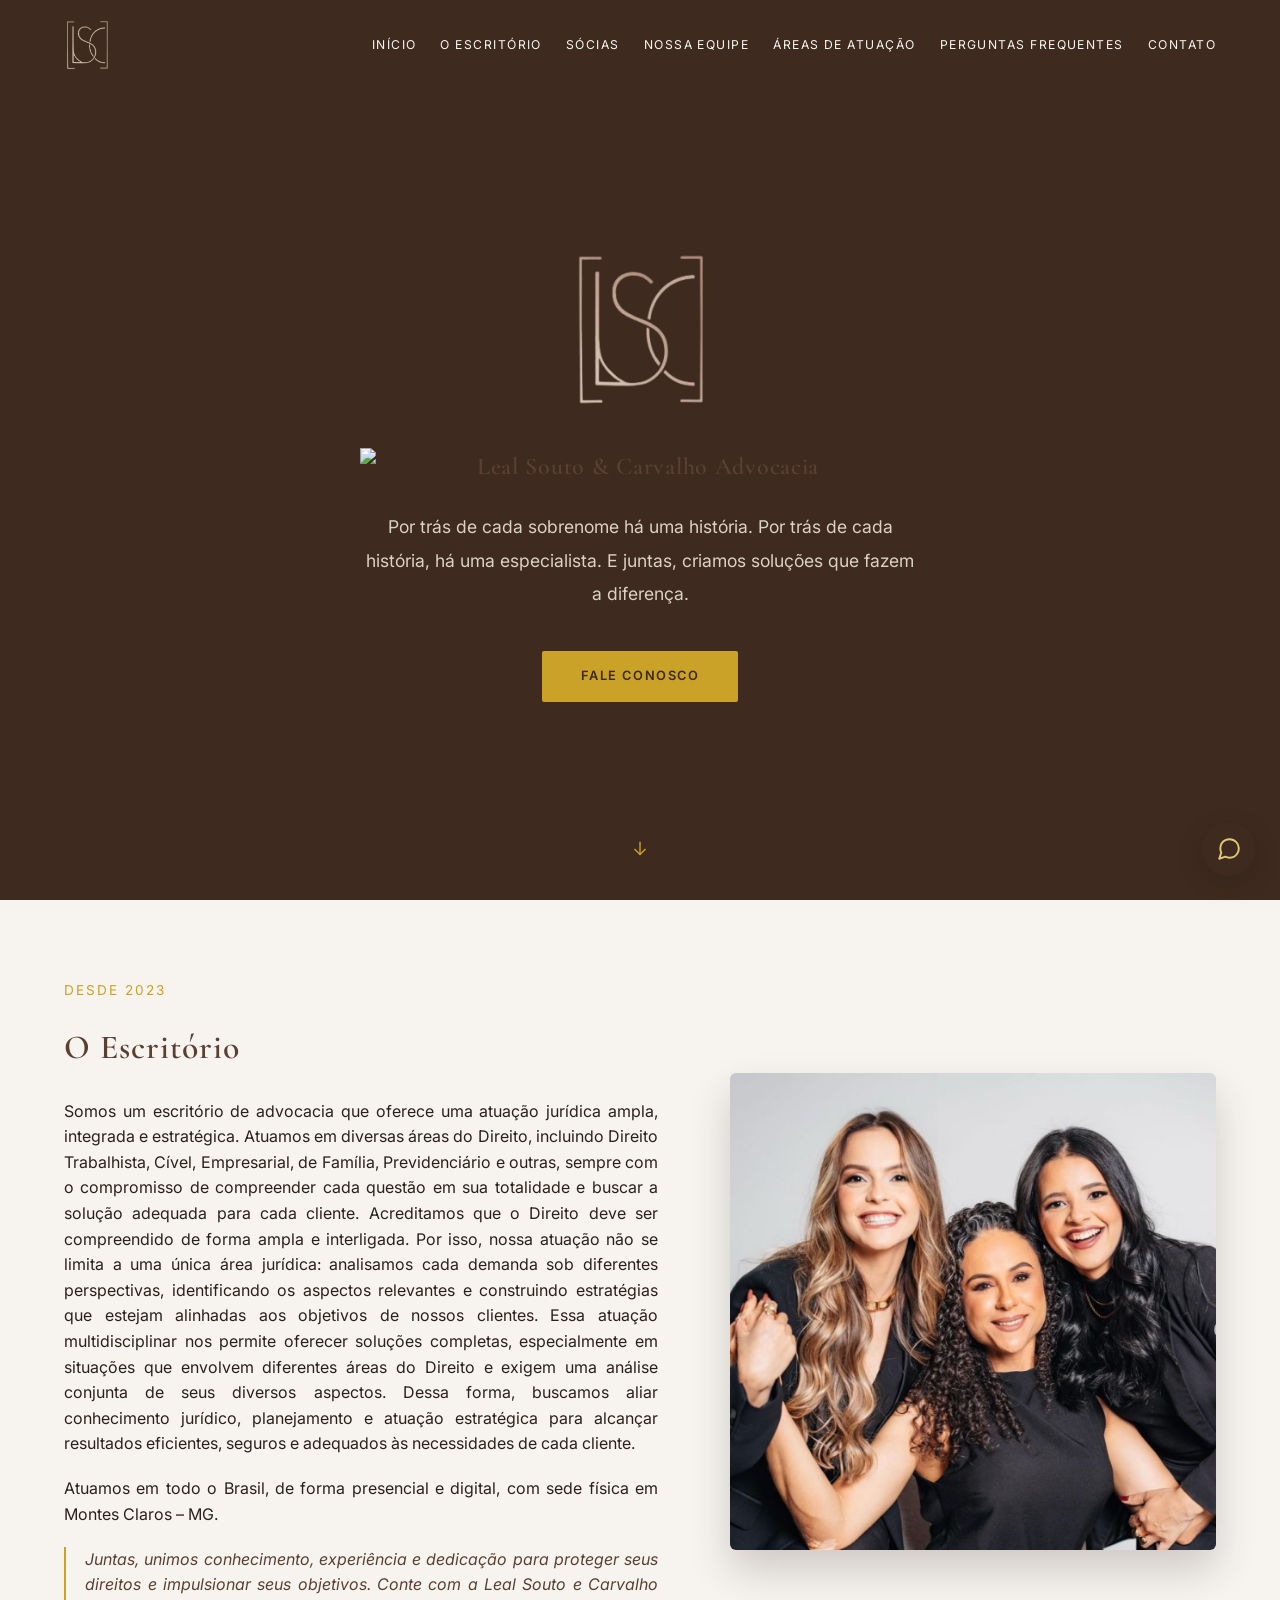
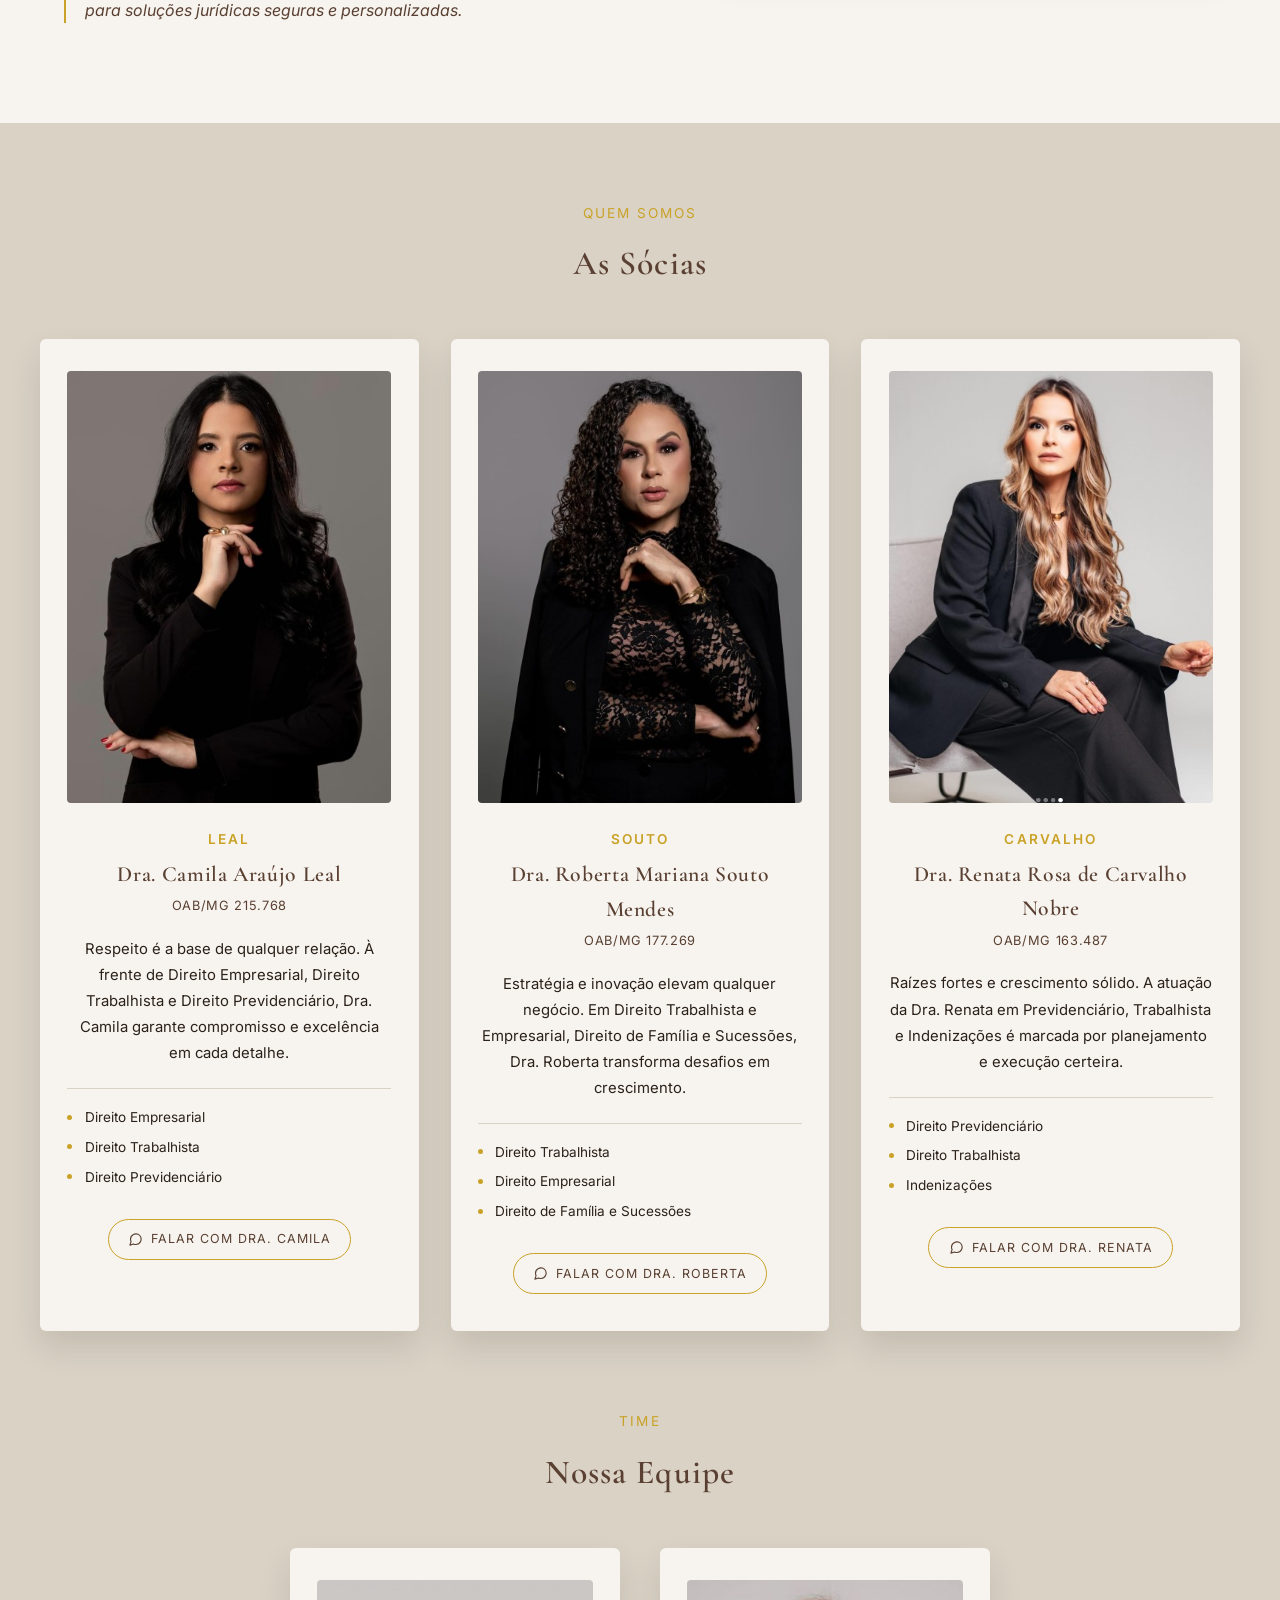
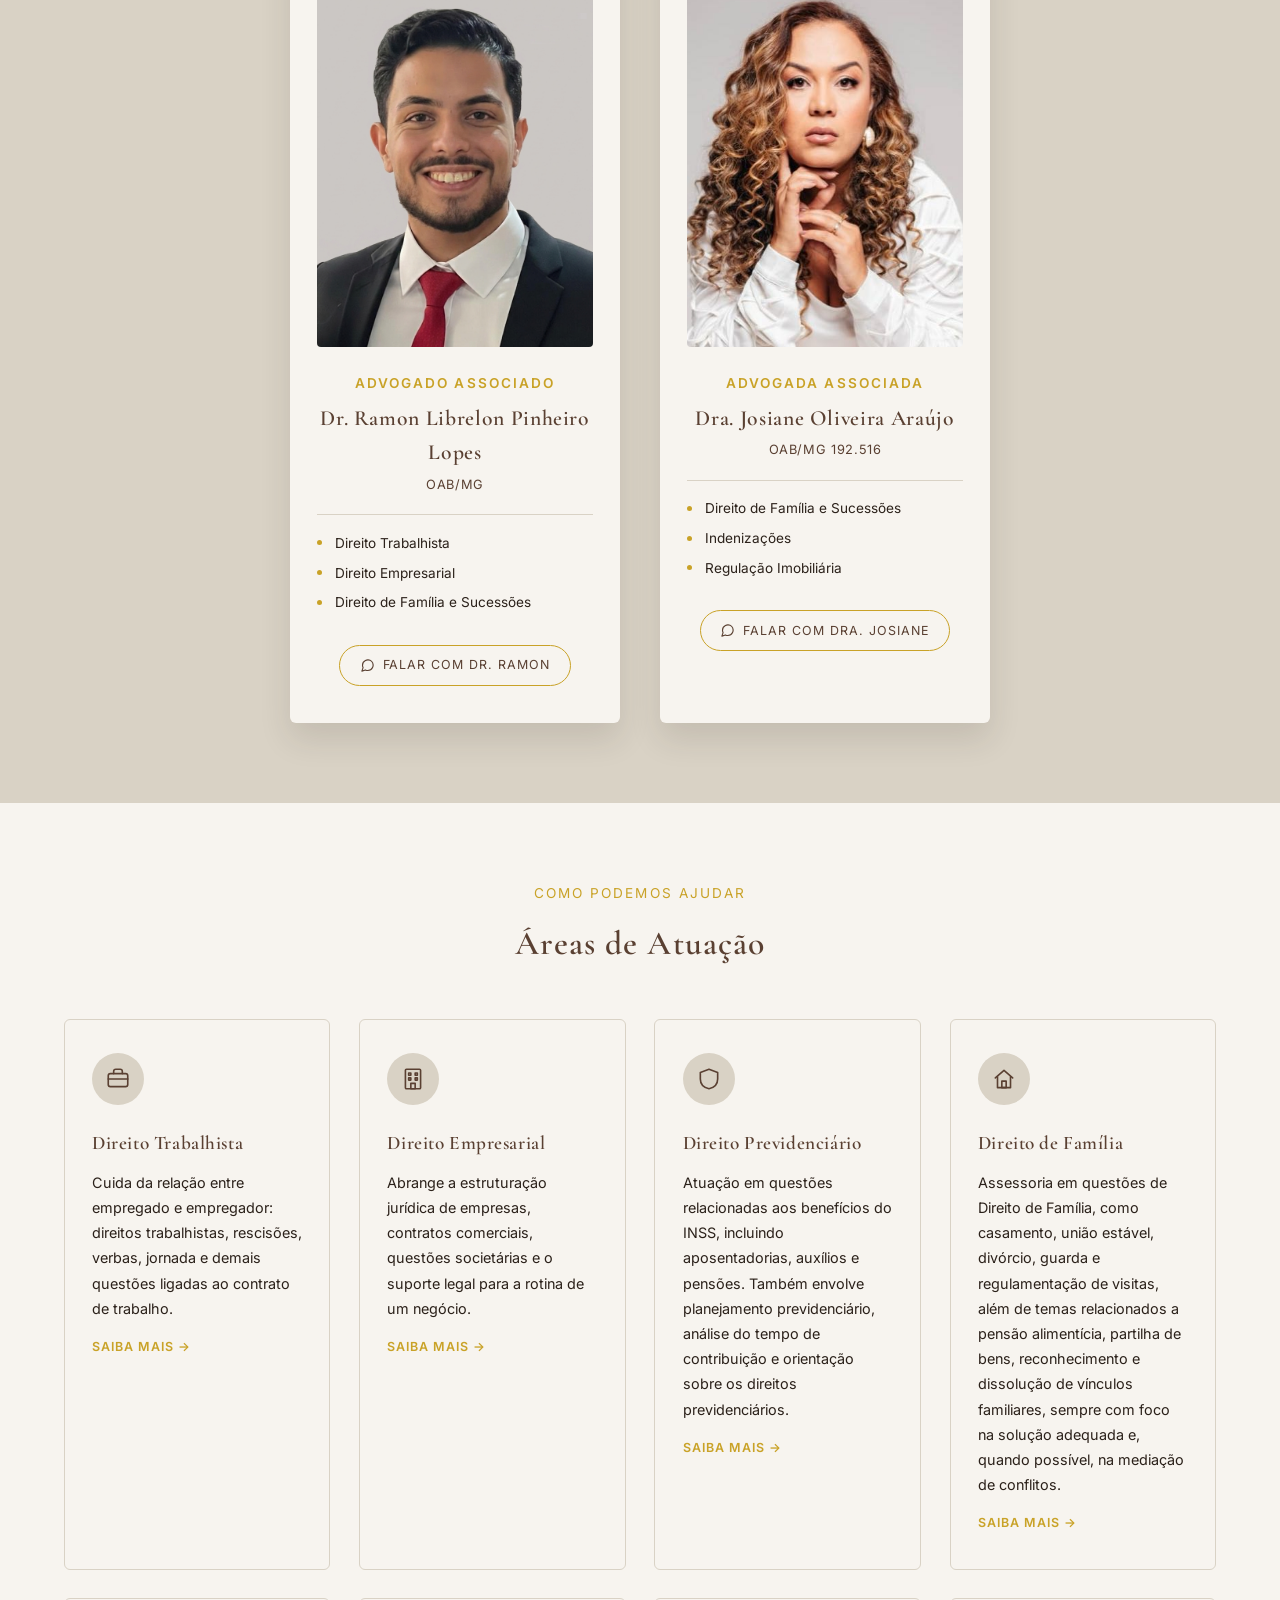
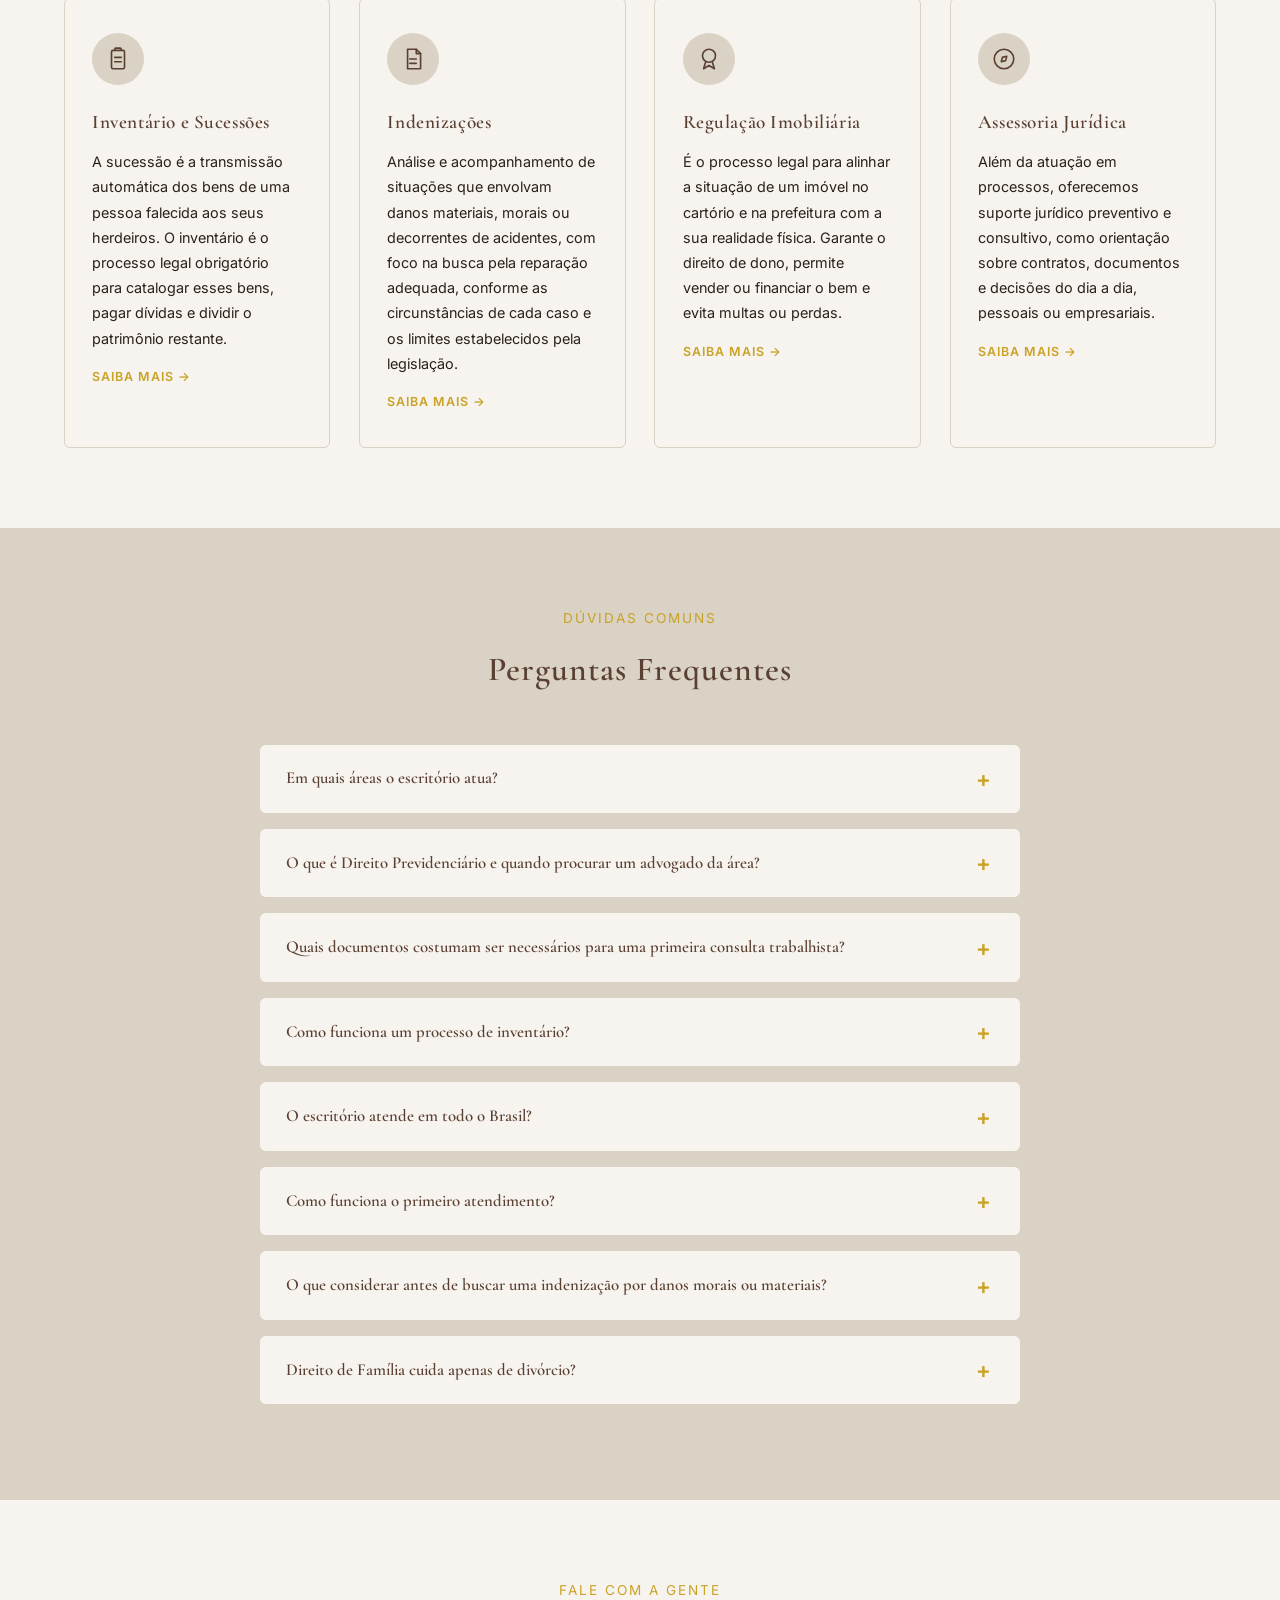
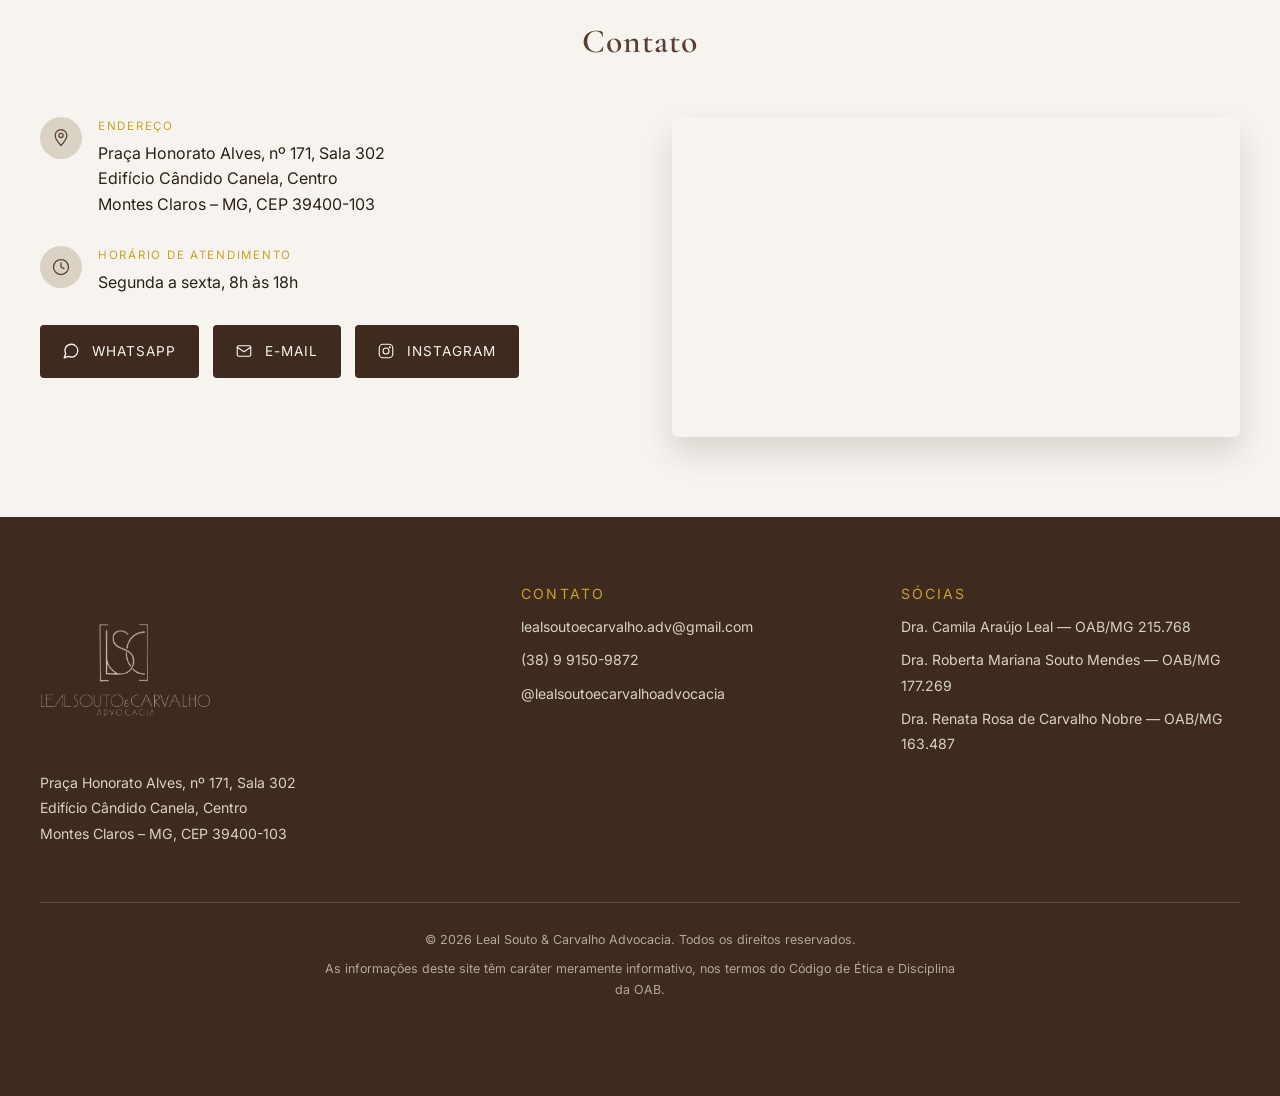
==== commit 1eb242ef: "3 - Atualização" ====
--- a/index.html
+++ b/index.html
@@ -79,8 +79,11 @@
            alt="" porque o <h1> logo abaixo já escreve o nome do escritório por extenso. -->
       <img src="img/logo-icone-novo.png" alt="" class="capa-logo-img">
 
-      <!-- ======= EDITÁVEL: nome do escritório (capa) ======= -->
-      <h1>Leal Souto &amp; Carvalho<br>Advocacia</h1>
+      <!-- ======= EDITÁVEL: nome do escritório (capa) =======
+           Em vez de texto normal, usa a imagem com a letra própria da marca (img/1-removebg-preview.png).
+           O <h1> continua existindo por fora da imagem (bom para o Google e para leitores de tela),
+           só que agora o texto dele vem do "alt" da imagem, não de texto solto na tela. -->
+      <h1><img src="img/1-removebg-preview.png" alt="Leal Souto & Carvalho Advocacia" class="capa-titulo-img"></h1>
 
       <!-- ======= EDITÁVEL: frase-conceito da marca ======= -->
       <p class="capa-frase">Por trás de cada sobrenome há uma história. Por trás de cada história, há uma especialista. E juntas, criamos soluções que fazem a diferença.</p>
@@ -108,7 +111,7 @@
         <h2>O Escritório</h2>
 
         <!-- ======= EDITÁVEL: texto institucional (história e missão) ======= -->
-        <p>Unimos nossas trajetórias com um propósito claro: oferecer uma defesa completa e humanizada para a vida do trabalhador e do segurado. Compreendemos que o Direito do Trabalho e o Direito Previdenciário caminham lado a lado na jornada de quem constrói o país. Muitas vezes, um problema na relação de trabalho repercute diretamente no direito a um benefício ou aposentadoria no INSS — e vice-versa. A união do escritório nasceu do desejo de somar experiências, estratégias e olhares especializados para garantir que nossos clientes tenham um atendimento personalizado, ético e integrativo, onde cada história é tratada com a relevância e o respeito que merece em todas as etapas da sua vida profissional e previdenciária.</p>
+        <p>Somos um escritório de advocacia que oferece uma atuação jurídica ampla, integrada e estratégica. Atuamos em diversas áreas do Direito, incluindo Direito Trabalhista, Cível, Empresarial, de Família, Previdenciário e outras, sempre com o compromisso de compreender cada questão em sua totalidade e buscar a solução adequada para cada cliente. Acreditamos que o Direito deve ser compreendido de forma ampla e interligada. Por isso, nossa atuação não se limita a uma única área jurídica: analisamos cada demanda sob diferentes perspectivas, identificando os aspectos relevantes e construindo estratégias que estejam alinhadas aos objetivos de nossos clientes. Essa atuação multidisciplinar nos permite oferecer soluções completas, especialmente em situações que envolvem diferentes áreas do Direito e exigem uma análise conjunta de seus diversos aspectos. Dessa forma, buscamos aliar conhecimento jurídico, planejamento e atuação estratégica para alcançar resultados eficientes, seguros e adequados às necessidades de cada cliente.</p>
 
         <p>Atuamos em todo o Brasil, de forma presencial e digital, com sede física em Montes Claros – MG.</p>
 
@@ -230,9 +233,14 @@
           <img src="img/RamonFundoCinza.png" alt="Retrato de Dr. Ramon Librelon" loading="lazy">
         </div>
         <p class="socia-sobrenome caixa-alta">Advogado Associado</p>
-        <h3>Dr. Ramon Librelon</h3>
-        <!-- ======= PREENCHER: número da OAB/MG do Ramon ======= -->
-        <p class="socia-oab">[PREENCHER OAB/MG]</p>
+        <h3>Dr. Ramon Librelon Pinheiro Lopes</h3>
+        <!-- ======= PREENCHER: falta o número da OAB/MG do Ramon; troque o texto abaixo por "OAB/MG 000.000" ======= -->
+        <p class="socia-oab">OAB/MG</p>
+        <ul class="socia-areas">
+          <li>Direito Trabalhista</li>
+          <li>Direito Empresarial</li>
+          <li>Direito de Família e Sucessões</li>
+        </ul>
         <a href="https://wa.me/5538988072039" target="_blank" rel="noopener" class="socia-whatsapp">
           <svg viewBox="0 0 24 24" fill="none" stroke="currentColor" stroke-width="1.8" stroke-linecap="round" stroke-linejoin="round" aria-hidden="true"><path d="M21 11.5a8.38 8.38 0 0 1-.9 3.8 8.5 8.5 0 0 1-7.6 4.7 8.38 8.38 0 0 1-3.8-.9L3 21l1.9-5.7a8.38 8.38 0 0 1-.9-3.8 8.5 8.5 0 0 1 4.7-7.6 8.38 8.38 0 0 1 3.8-.9h.5a8.48 8.48 0 0 1 8 8v.5z"></path></svg>
           Falar com Dr. Ramon
@@ -247,6 +255,11 @@
         <p class="socia-sobrenome caixa-alta">Advogada Associada</p>
         <h3>Dra. Josiane Oliveira Araújo</h3>
         <p class="socia-oab">OAB/MG 192.516</p>
+        <ul class="socia-areas">
+          <li>Direito de Família e Sucessões</li>
+          <li>Indenizações</li>
+          <li>Regulação Imobiliária</li>
+        </ul>
         <a href="https://wa.me/5538992465592" target="_blank" rel="noopener" class="socia-whatsapp">
           <svg viewBox="0 0 24 24" fill="none" stroke="currentColor" stroke-width="1.8" stroke-linecap="round" stroke-linejoin="round" aria-hidden="true"><path d="M21 11.5a8.38 8.38 0 0 1-.9 3.8 8.5 8.5 0 0 1-7.6 4.7 8.38 8.38 0 0 1-3.8-.9L3 21l1.9-5.7a8.38 8.38 0 0 1-.9-3.8 8.5 8.5 0 0 1 4.7-7.6 8.38 8.38 0 0 1 3.8-.9h.5a8.48 8.48 0 0 1 8 8v.5z"></path></svg>
           Falar com Dra. Josiane
--- a/estilo.css
+++ b/estilo.css
@@ -215,7 +215,7 @@
 }
 
 .capa-conteudo {
-  max-width: 640px;
+  max-width: 720px;
 }
 
 .capa-logo-img {
@@ -224,17 +224,25 @@
 }
 
 .secao-capa h1 {
-  color: var(--off-white);
-  font-size: 2rem;
-  line-height: 1.3;
   margin-bottom: 1.5rem;
+}
+
+/* Imagem com a letra própria da marca, no lugar do nome em texto normal.
+   "width: 100%" aqui significa "100% da largura da caixinha .capa-conteudo"
+   (a mesma caixinha que centraliza o texto e o botão) — por isso cresce
+   junto com os outros elementos e continua alinhada com eles. */
+.capa-titulo-img {
+  width: 100%;
+  max-width: 420px;
+  margin: 0 auto;
 }
 
 .capa-frase {
   font-size: 1rem;
   color: var(--bege);
   line-height: 1.9;
-  margin-bottom: 2.5rem;
+  max-width: 560px;
+  margin: 0 auto 2.5rem;
 }
 
 .botao-cta {
@@ -272,8 +280,8 @@
 
 /* A partir de telas maiores (tablet/desktop), aumenta o título da capa */
 @media (min-width: 700px) {
-  .secao-capa h1 {
-    font-size: 3.1rem;
+  .capa-titulo-img {
+    max-width: 680px;
   }
   .capa-frase {
     font-size: 1.1rem;
